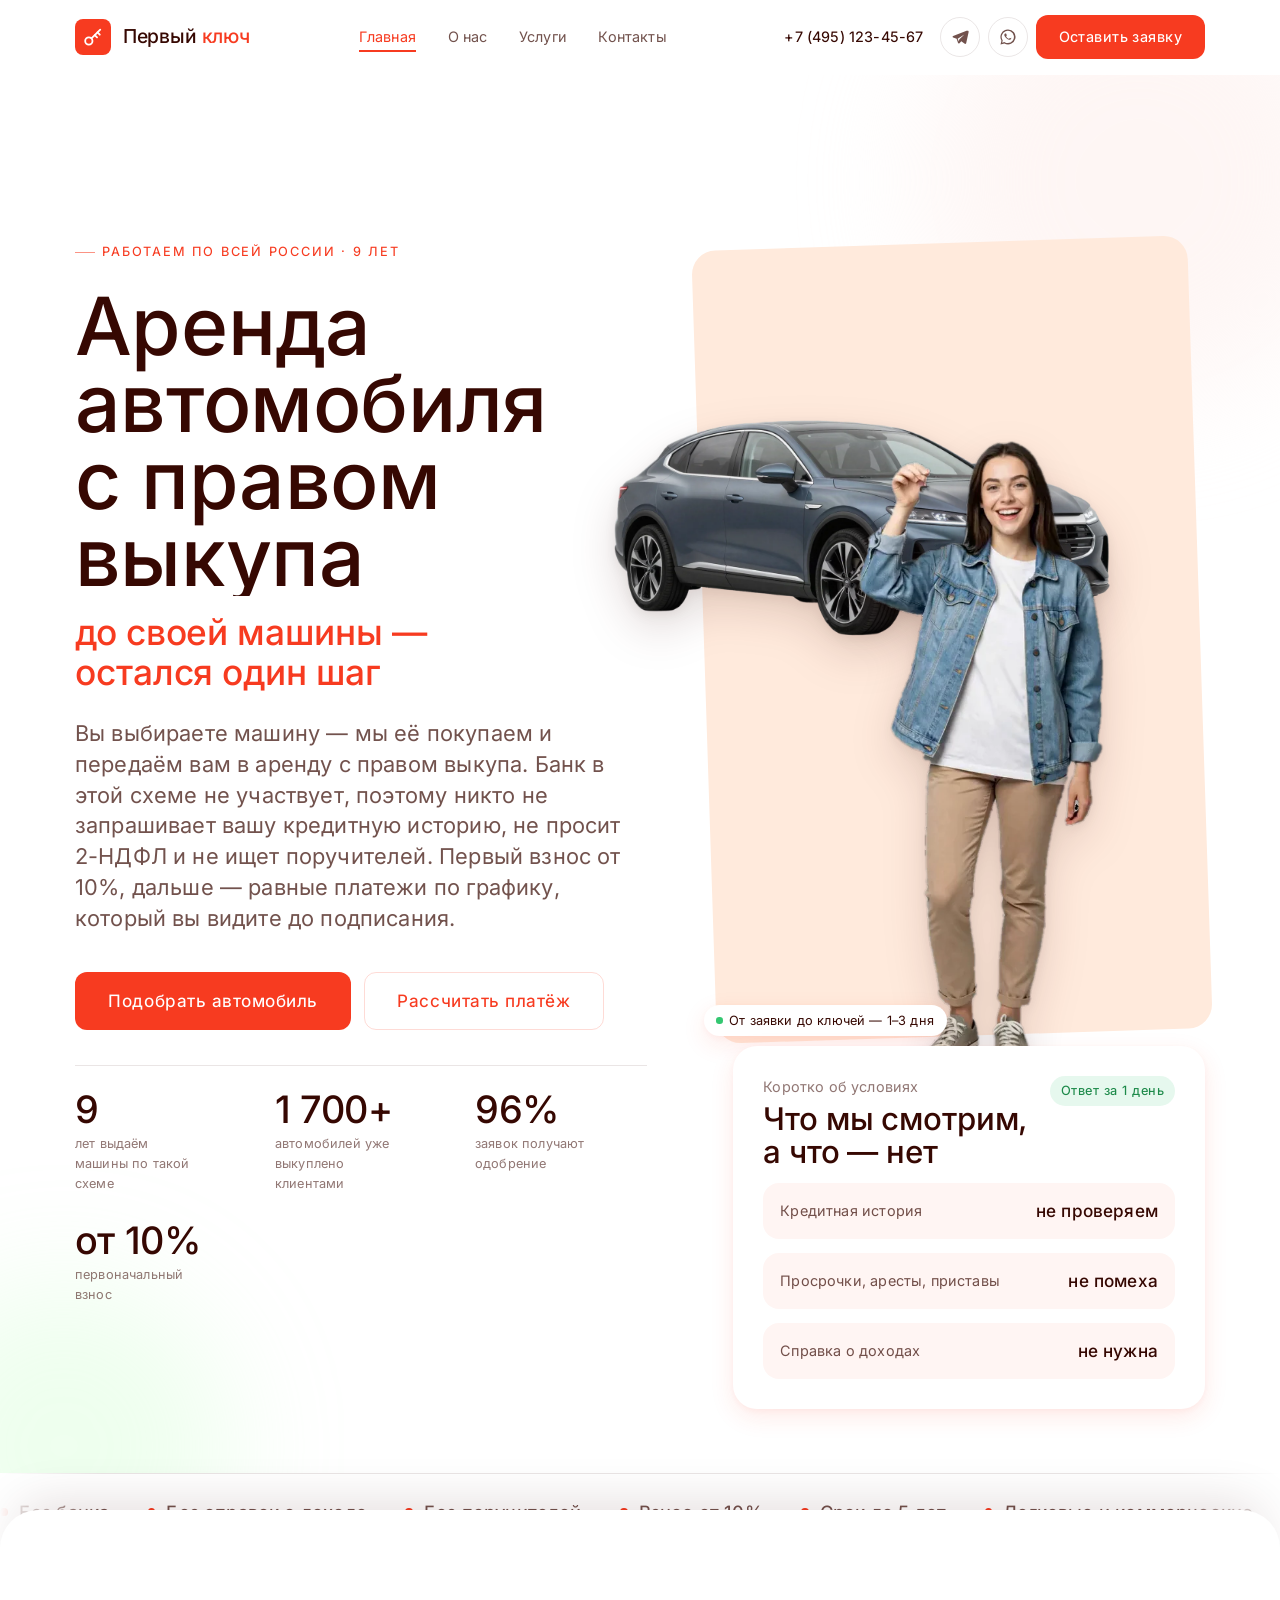
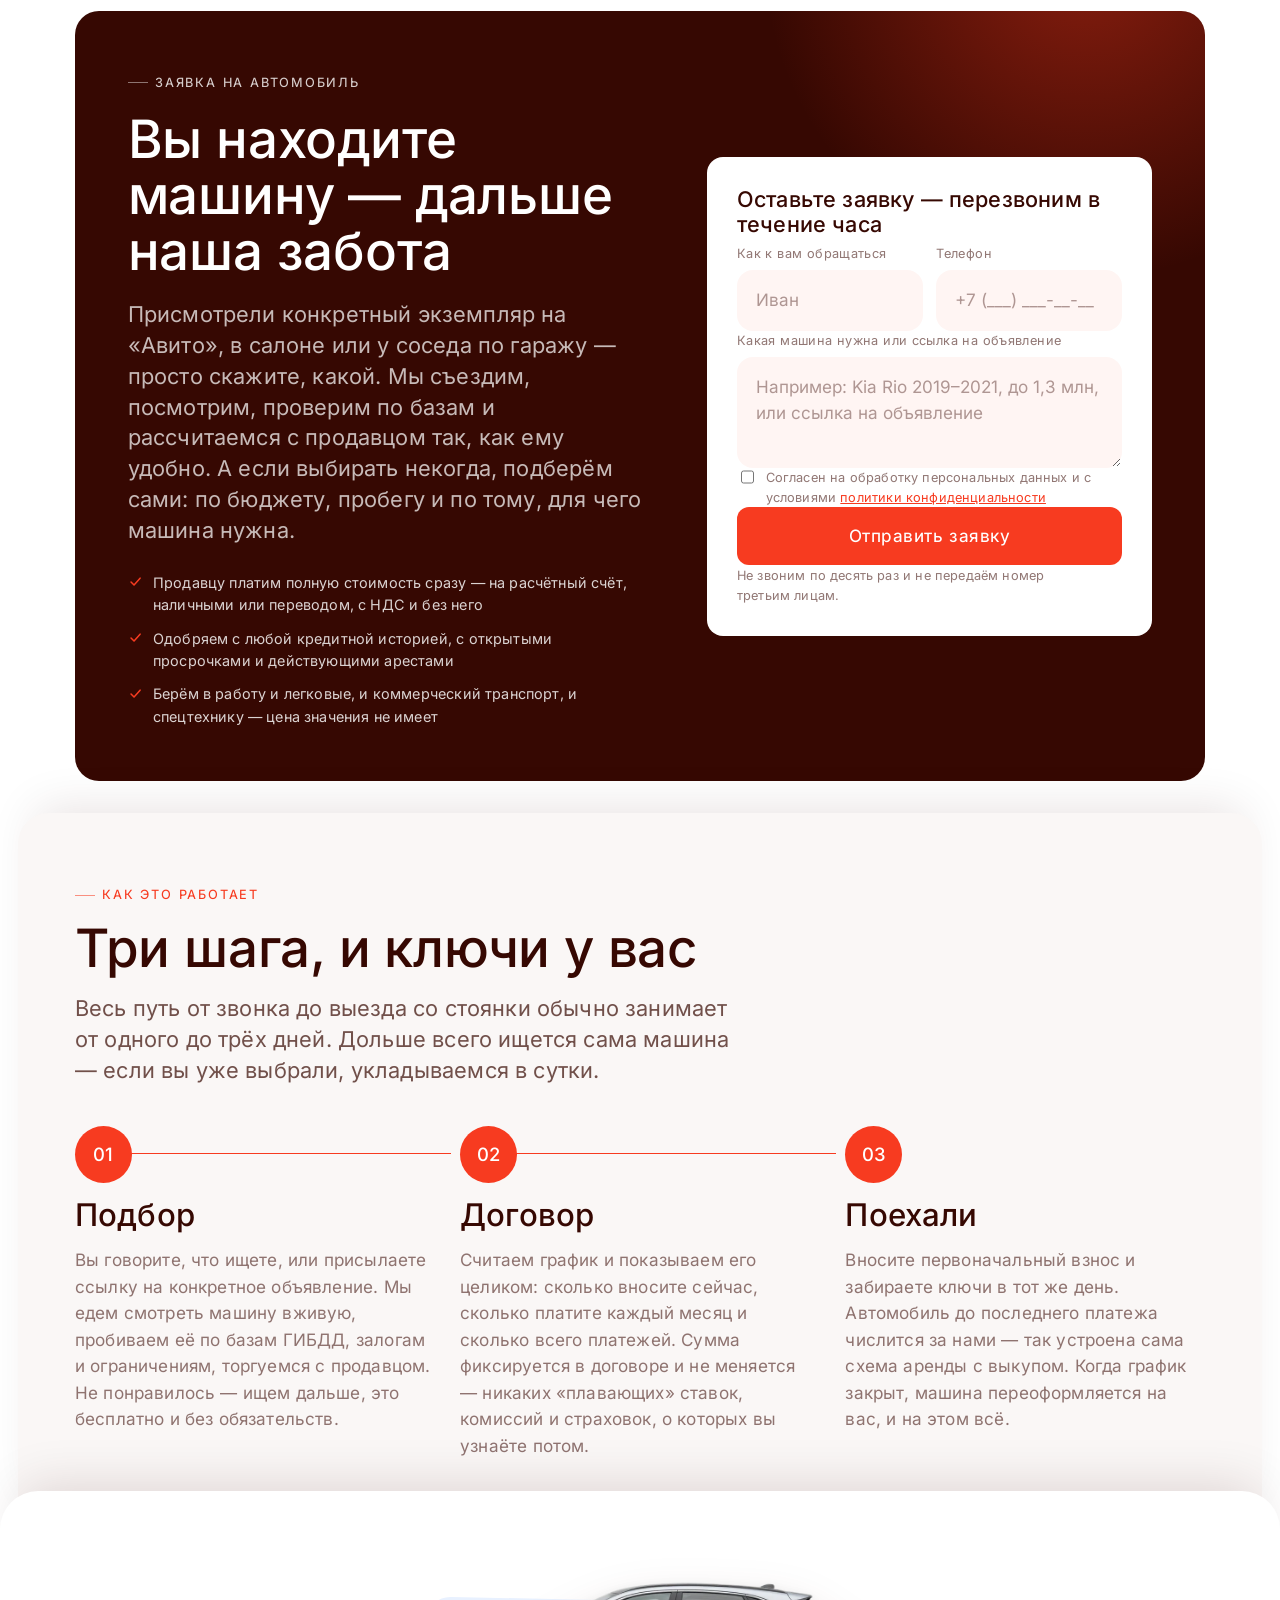
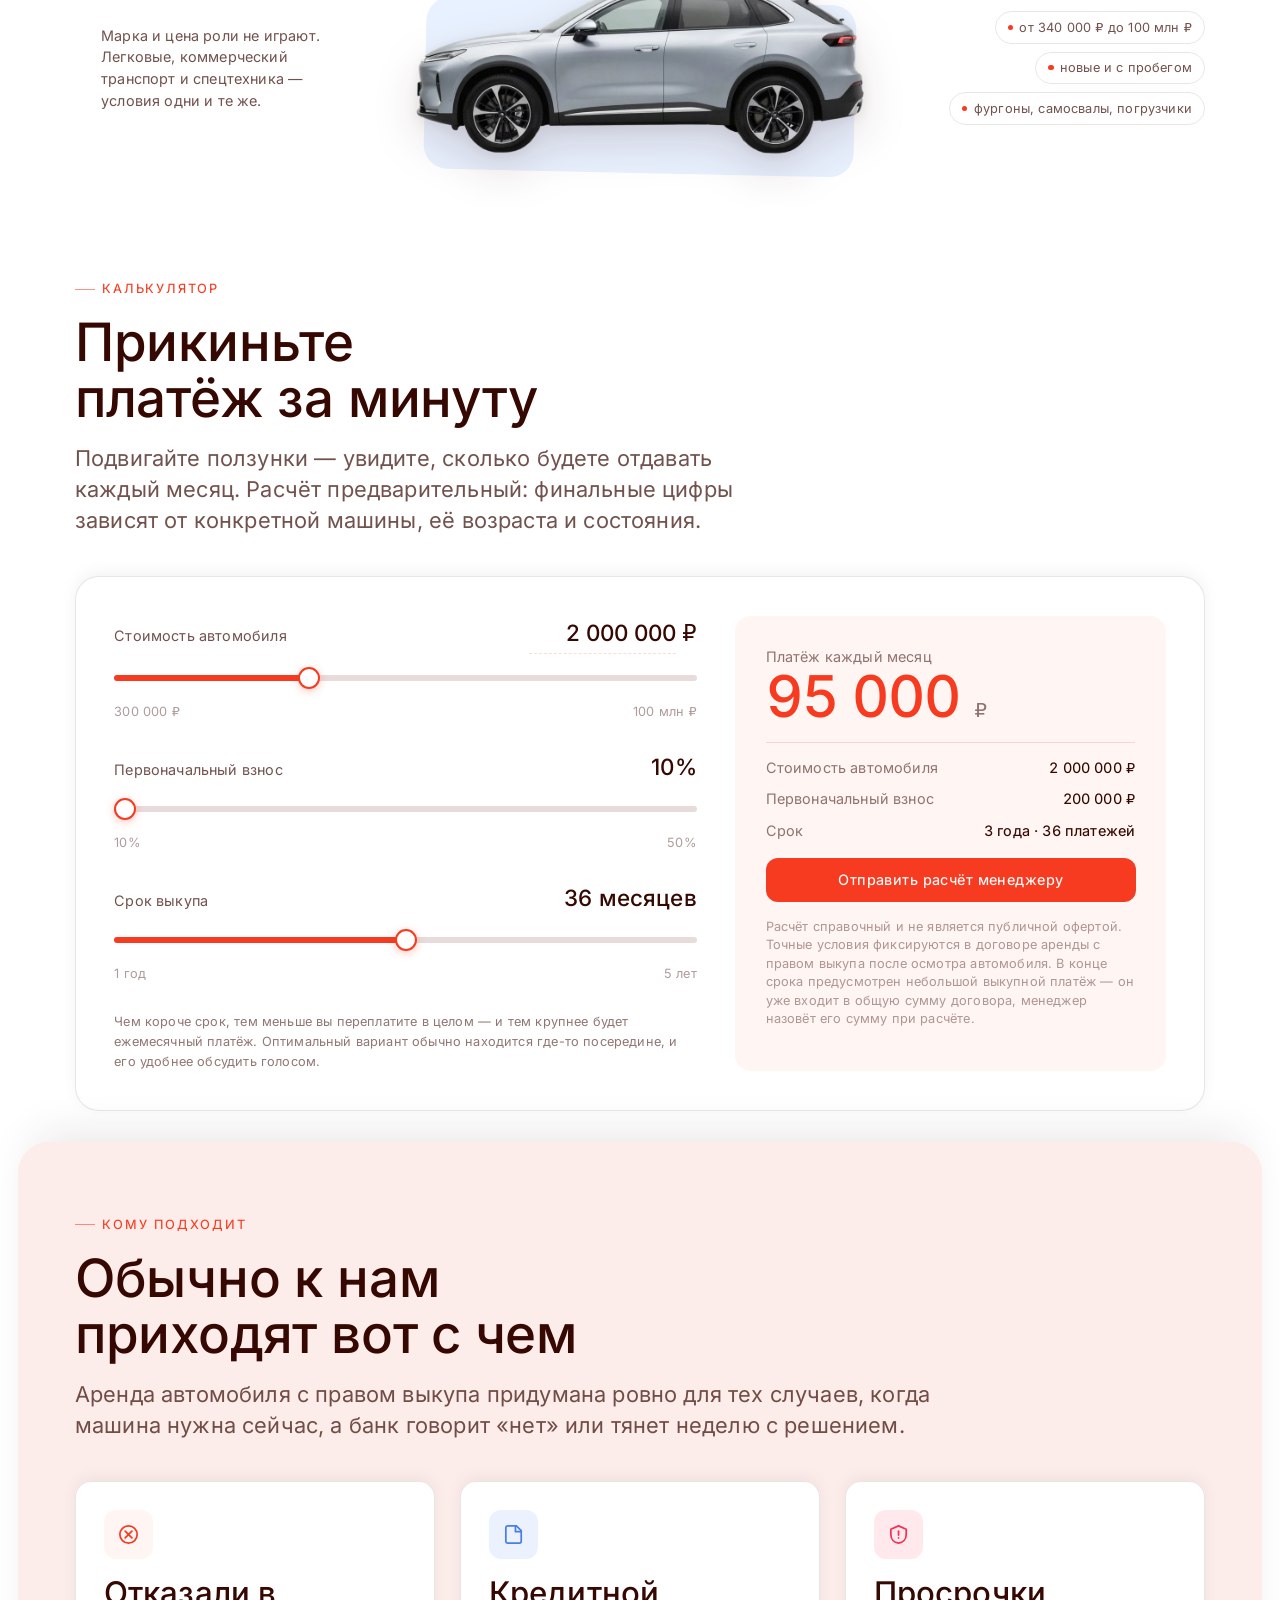
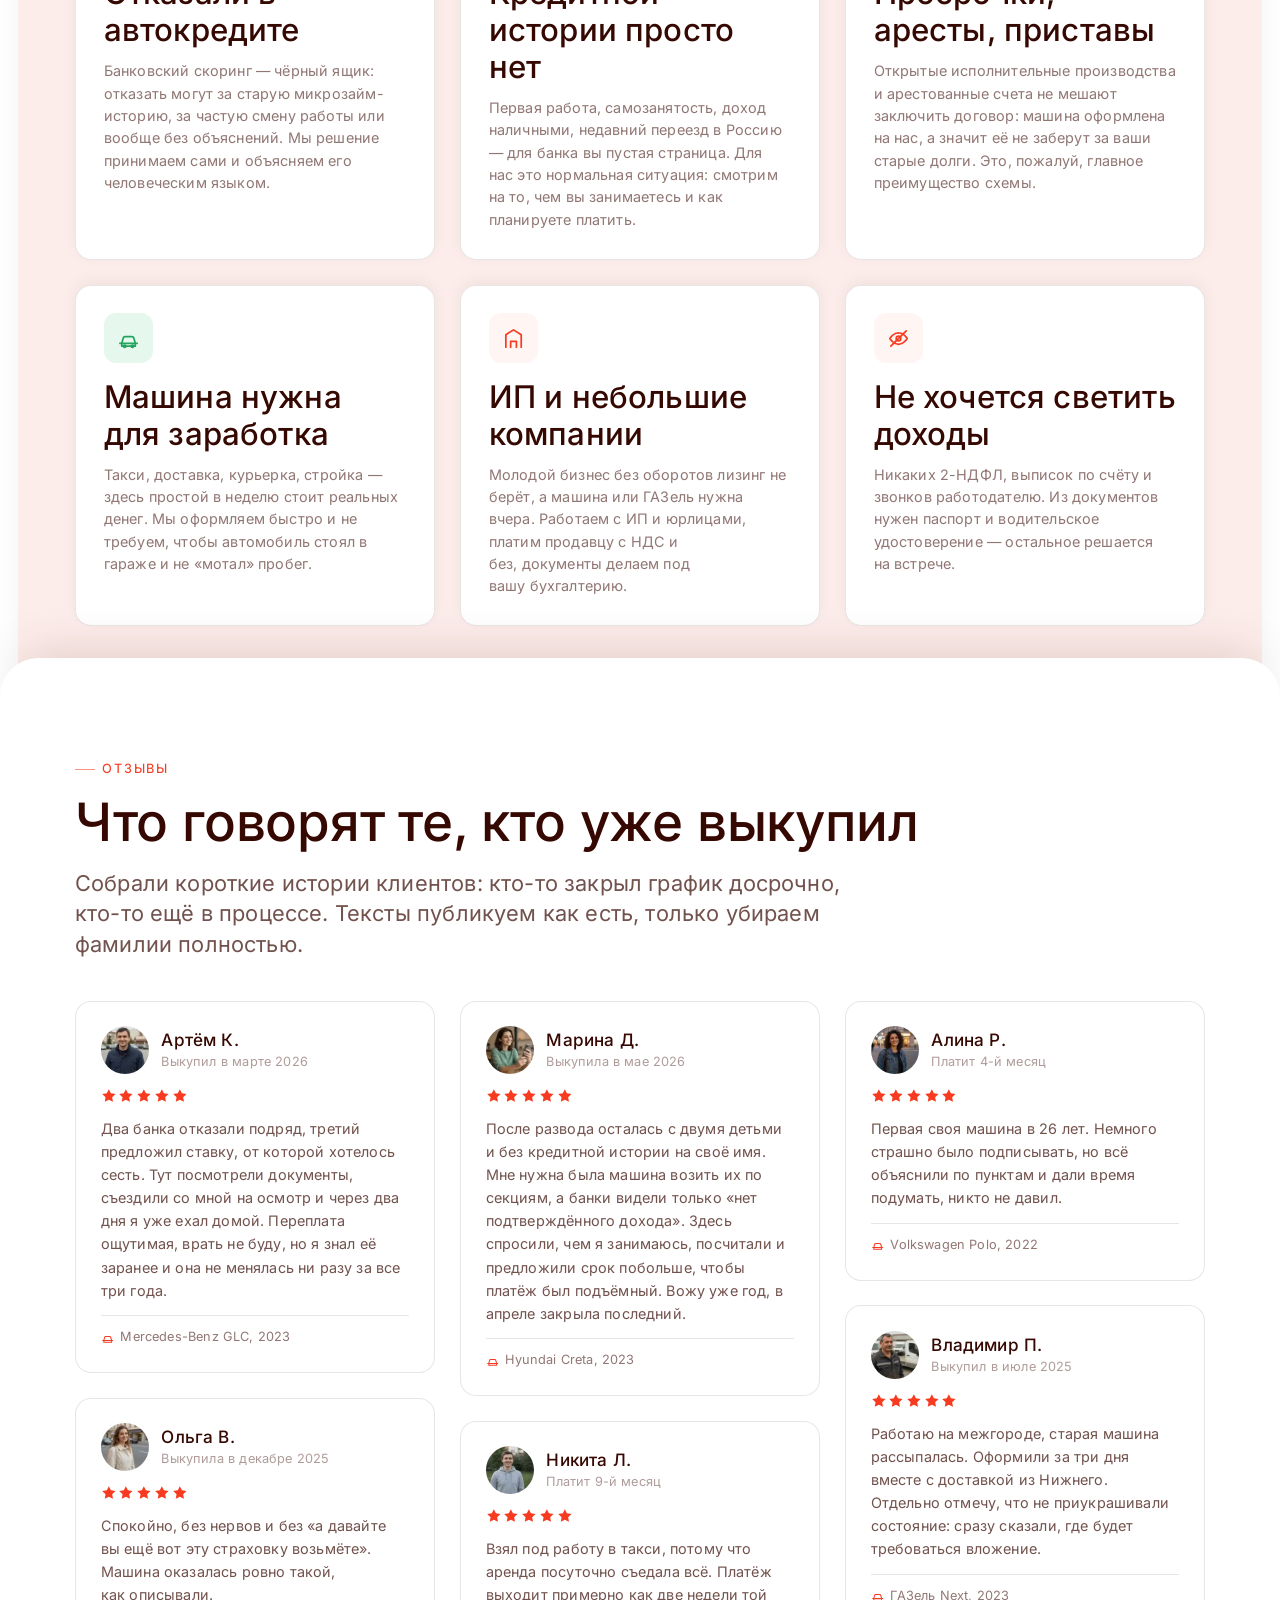
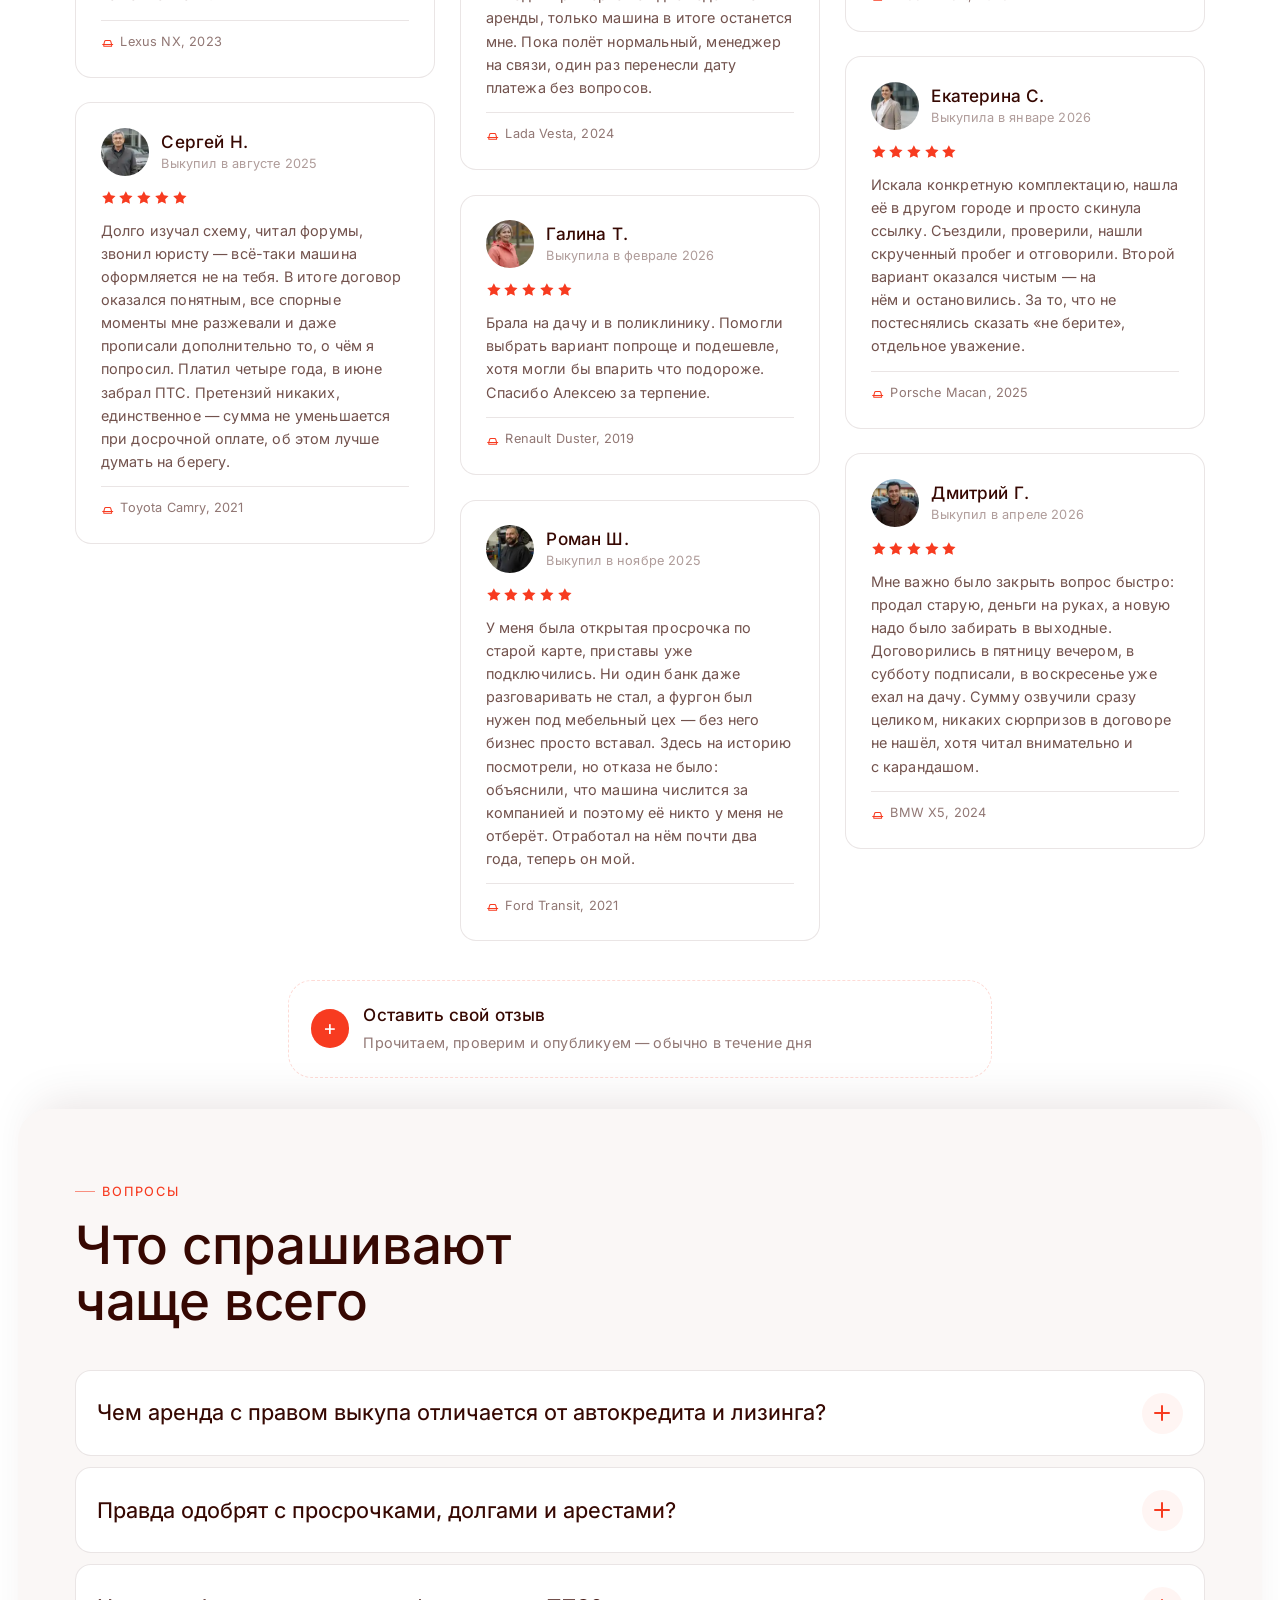
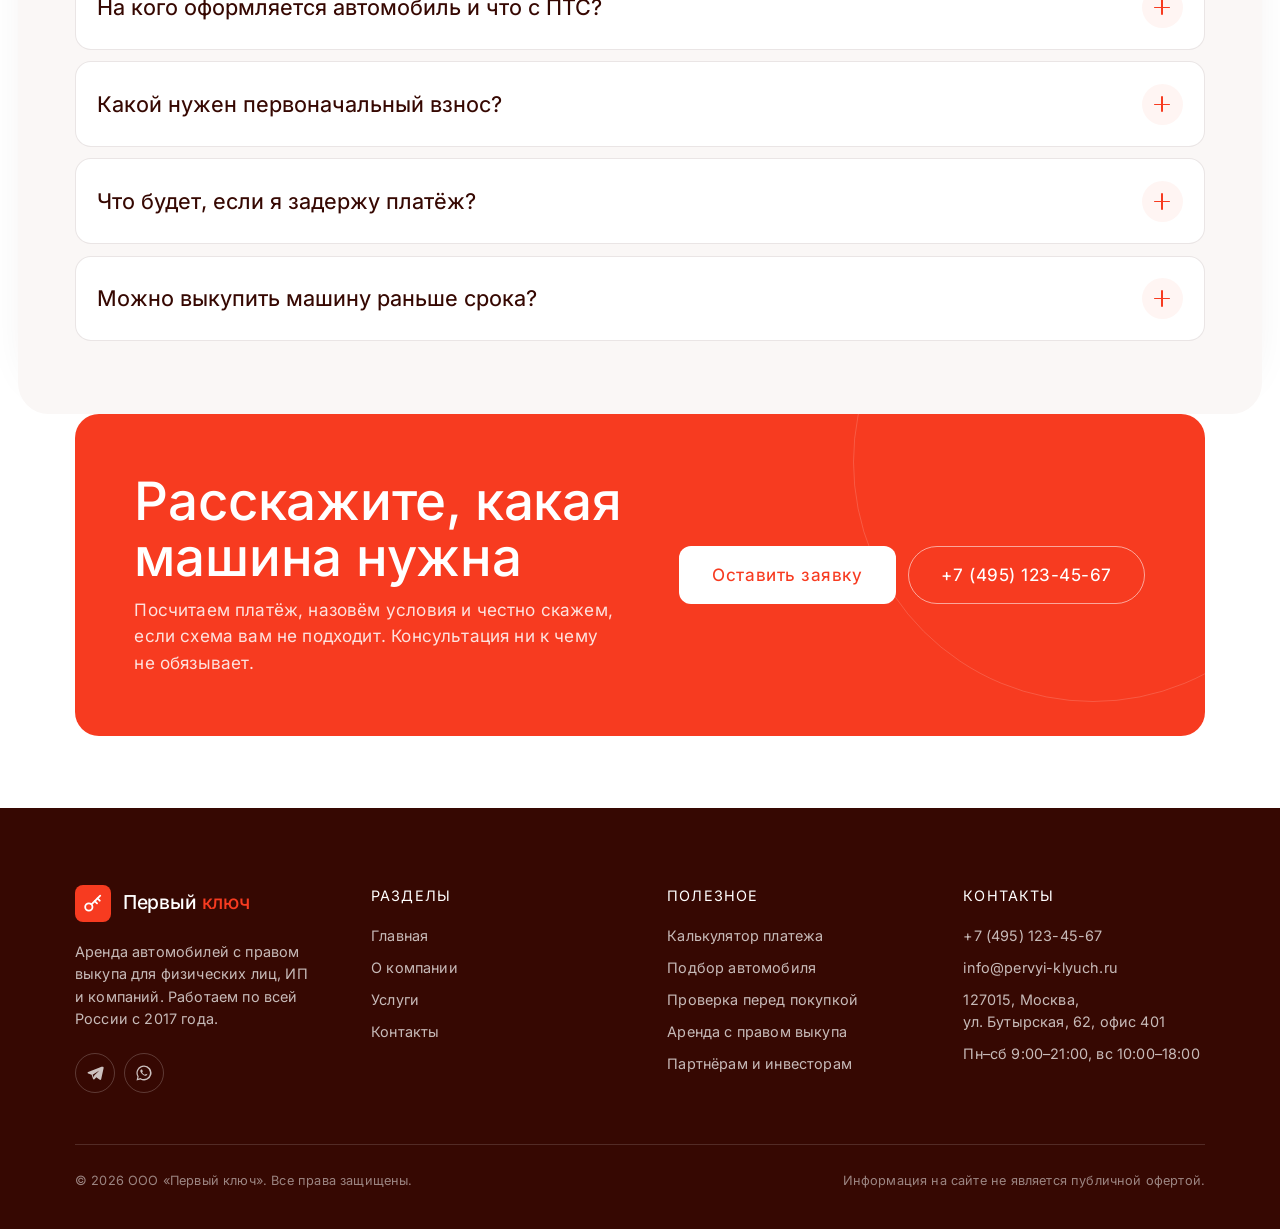
==== index.html @ 029009dc "Статичные вырезки в высоком разрешении, современные машины, наезд блоков при прокрутке, отзывы и фор" ====
<!DOCTYPE html>
<html lang="ru" class="no-js">
<head>
<meta charset="utf-8">
<meta name="viewport" content="width=device-width, initial-scale=1, viewport-fit=cover">
<title>Аренда автомобиля с правом выкупа без банка — Первый ключ</title>
<meta name="description" content="Покупаем автомобиль под вас и передаём в аренду с правом выкупа. Без банка и проверки кредитной истории, взнос от 10%, срок до 5 лет. Вся Россия.">
<meta name="keywords" content="аренда автомобиля с правом выкупа, авто в рассрочку без банка, машина без кредитной истории, выкуп автомобиля в рассрочку, купить авто с просрочками">
<link rel="canonical" href="https://krokikro.github.io/pervyi-klyuch/">
<meta name="robots" content="index, follow">
<meta name="theme-color" content="#f73b20">

<meta property="og:type" content="website">
<meta property="og:site_name" content="Первый ключ">
<meta property="og:locale" content="ru_RU">
<meta property="og:title" content="Аренда автомобиля с правом выкупа без банка — Первый ключ">
<meta property="og:description" content="Выкупаем машину, которую вы выбрали, и передаём её вам в аренду с правом выкупа. Без банка и кредитной истории, взнос от 10%.">
<meta property="og:url" content="https://krokikro.github.io/pervyi-klyuch/">
<meta property="og:image" content="https://krokikro.github.io/pervyi-klyuch/assets/img/og.png">

<link rel="icon" href="assets/img/favicon.svg" type="image/svg+xml">
<link rel="preload" href="assets/fonts/inter-cyrillic-wght-normal.woff2" as="font" type="font/woff2" crossorigin>
<link rel="stylesheet" href="assets/css/style.css">
</head>
<body>

<a class="skip-link" href="#main">Перейти к содержимому</a>
<div class="progress" aria-hidden="true"></div>

<!-- ================= ХЕДЕР ================= -->
<header class="header">
  <div class="container header__inner">
    <a class="logo" href="index.html" aria-label="Первый ключ — на главную">
      <span class="logo__mark" aria-hidden="true">
        <svg viewBox="0 0 24 24" fill="none" stroke="currentColor" stroke-width="2" stroke-linecap="round" stroke-linejoin="round"><circle cx="7.5" cy="16.5" r="4"/><path d="M10.4 13.6 20 4"/><path d="m17 7 2.5 2.5"/><path d="m14 10 2.5 2.5"/></svg>
      </span>
      <b>Первый <span>ключ</span></b>
    </a>

    <nav class="nav" aria-label="Основное меню">
      <a href="index.html" aria-current="page">Главная</a>
      <a href="o-nas.html">О нас</a>
      <a href="uslugi.html">Услуги</a>
      <a href="kontakty.html">Контакты</a>
    </nav>

    <div class="header__actions">
      <a class="header__phone" href="tel:+74951234567">+7 (495) 123-45-67</a>
      <a class="icon-btn" href="https://t.me/pervyiklyuch" target="_blank" rel="noopener" aria-label="Написать в Telegram">
        <svg viewBox="0 0 24 24" fill="currentColor"><path d="M21.7 3.4 2.9 10.6c-1 .4-1 1.8 0 2.2l4.6 1.5 1.8 5.6c.3.9 1.4 1.1 2 .4l2.5-2.6 4.6 3.4c.7.5 1.7.1 1.9-.7l3.3-15c.2-1-.8-1.9-1.9-1.5ZM8.9 14.4l9-5.6-6.6 6.2c-.2.2-.4.5-.4.8l-.3 2.2-1.7-3.6Z"/></svg>
      </a>
      <a class="icon-btn" href="https://wa.me/74951234567" target="_blank" rel="noopener" aria-label="Написать в WhatsApp">
        <svg viewBox="0 0 24 24" fill="currentColor"><path d="M12 2a10 10 0 0 0-8.7 15L2 22l5.2-1.3A10 10 0 1 0 12 2Zm0 18.2c-1.6 0-3.1-.4-4.4-1.2l-.3-.2-3.1.8.8-3-.2-.3A8.2 8.2 0 1 1 12 20.2Zm4.6-6.1c-.3-.1-1.5-.7-1.7-.8-.2-.1-.4-.1-.6.1-.2.3-.6.8-.8 1-.1.2-.3.2-.5.1-1.5-.7-2.4-1.3-3.4-3-.3-.5.3-.4.8-1.4.1-.2 0-.3 0-.5s-.6-1.4-.8-1.9c-.2-.5-.4-.4-.6-.4h-.5c-.2 0-.5.1-.7.3-.9.9-.9 2.1-.1 3.4.8 1.3 1.9 2.9 4 3.9 2 .9 2.4.8 3 .7.7-.1 1.5-.6 1.7-1.2.2-.6.2-1.1.2-1.2-.1-.1-.3-.2-.5-.3Z"/></svg>
      </a>
      <a class="btn" href="#zayavka" data-modal data-modal-topic="Хочу купить автомобиль">Оставить заявку</a>
      <button class="burger" type="button" aria-expanded="false" aria-controls="mobile-nav" aria-label="Меню">
        <span></span><span></span><span></span>
      </button>
    </div>
  </div>
</header>

<div class="mobile-nav" id="mobile-nav">
  <a href="index.html">Главная</a>
  <a href="o-nas.html">О нас</a>
  <a href="uslugi.html">Услуги</a>
  <a href="kontakty.html">Контакты</a>
  <div class="mobile-nav__foot">
    <a class="btn btn--lg btn--block" href="tel:+74951234567">+7 (495) 123-45-67</a>
    <a class="btn btn--lg btn--ghost btn--block" href="https://t.me/pervyiklyuch" target="_blank" rel="noopener">Telegram</a>
    <a class="btn btn--lg btn--ghost btn--block" href="https://wa.me/74951234567" target="_blank" rel="noopener">WhatsApp</a>
  </div>
</div>

<main id="main">

<!-- ================= ГЕРОЙ ================= -->
<section class="hero">
  <span class="blob blob--1" aria-hidden="true"></span>
  <span class="blob blob--2" aria-hidden="true"></span>
  <div class="container hero__grid">
    <div>
      <span class="eyebrow fade-up">Работаем по всей России · 9 лет</span>
      <h1 class="display hero__title">
        <span class="l"><span>Аренда автомобиля</span></span>
        <span class="l"><span>с правом выкупа</span></span>
        <span class="l l--sub"><span class="accent">до своей машины&nbsp;— остался один шаг</span></span>
      </h1>
      <p class="lead fade-up d1">
        Вы выбираете машину — мы её покупаем и передаём вам в аренду с правом выкупа.
        Банк в этой схеме не участвует, поэтому никто не запрашивает вашу кредитную историю,
        не просит 2-НДФЛ и не ищет поручителей. Первый взнос от 10%, дальше — равные платежи
        по графику, который вы видите до подписания.
      </p>
      <div class="hero__cta fade-up d2">
        <a class="btn btn--lg" href="#zayavka" data-modal data-modal-topic="Хочу купить автомобиль" data-modal-title="Подберём автомобиль" data-modal-text="Скажите бюджет и что ищете — принесём варианты и честно скажем, что с каждым не так. Подбор входит в сделку.">Подобрать автомобиль</a>
        <a class="btn btn--lg btn--ghost" href="#kalkulyator" data-scroll-to="kalkulyator">Рассчитать платёж</a>
      </div>

      <div class="hero__facts fade-up d3">
        <div class="fact">
          <div class="fact__n"><span data-count="9">9</span></div>
          <div class="fact__l">лет выдаём машины по такой схеме</div>
        </div>
        <div class="fact">
          <div class="fact__n"><span data-count="1700" data-suffix="+">1 700+</span></div>
          <div class="fact__l">автомобилей уже выкуплено клиентами</div>
        </div>
        <div class="fact">
          <div class="fact__n"><span data-count="96" data-suffix="%">96%</span></div>
          <div class="fact__l">заявок получают одобрение</div>
        </div>
        <div class="fact">
          <div class="fact__n">от 10%</div>
          <div class="fact__l">первоначальный взнос</div>
        </div>
      </div>
    </div>

    <div class="hero__aside fade-up d2">
      <figure class="cut cut--peach cut--scene" data-reveal="tilt">
          <img class="cut__back" src="assets/img/cut/avto.webp" width="1300" height="800" alt="" aria-hidden="true" loading="eager" decoding="async">
          <img src="assets/img/cut/klient.webp" width="760" height="978" alt="Клиентка «Первого ключа» с ключами от полученного автомобиля" loading="eager" decoding="async">
          <figcaption class="cut__tag">От заявки до ключей — 1–3 дня</figcaption>
        </figure>
      <aside class="hero__panel" aria-label="Условия коротко">
        <div class="hero__panel-top">
          <div>
            <div class="small muted">Коротко об условиях</div>
            <h2 style="font-size:var(--fs-h3);margin-top:.25rem">Что мы смотрим,<br>а что&nbsp;— нет</h2>
          </div>
          <span class="chip chip--mint">Ответ за 1 день</span>
        </div>
        <div class="mini-row">
          <span class="mini-row__l">Кредитная история</span>
          <span class="mini-row__v">не проверяем</span>
        </div>
        <div class="mini-row">
          <span class="mini-row__l">Просрочки, аресты, приставы</span>
          <span class="mini-row__v">не помеха</span>
        </div>
        <div class="mini-row">
          <span class="mini-row__l">Справка о доходах</span>
          <span class="mini-row__v">не нужна</span>
        </div>
      </aside>
    </div>
  </div>
</section>

<!-- ================= БЕГУЩАЯ СТРОКА ================= -->
<div class="marquee" aria-hidden="true">
  <div class="marquee__track">
    <span class="marquee__item">Без банка</span>
    <span class="marquee__item">Без справок о доходе</span>
    <span class="marquee__item">Без поручителей</span>
    <span class="marquee__item">Взнос от 10%</span>
    <span class="marquee__item">Срок до 5 лет</span>
    <span class="marquee__item">Легковые и коммерческие</span>
    <span class="marquee__item">Спецтехника</span>
    <span class="marquee__item">Салон, автоплощадка или частник</span>
    <span class="marquee__item">Доставка авто в регионы</span>
    <span class="marquee__item">Физлица, ИП и компании</span>
    <span class="marquee__item">Без банка</span>
    <span class="marquee__item">Без справок о доходе</span>
    <span class="marquee__item">Без поручителей</span>
    <span class="marquee__item">Взнос от 10%</span>
    <span class="marquee__item">Срок до 5 лет</span>
    <span class="marquee__item">Легковые и коммерческие</span>
    <span class="marquee__item">Спецтехника</span>
    <span class="marquee__item">Салон, автоплощадка или частник</span>
    <span class="marquee__item">Доставка авто в регионы</span>
    <span class="marquee__item">Физлица, ИП и компании</span>
  </div>
</div>

<!-- ================= ОФФЕР + ФОРМА ================= -->
<section class="section section--cover" id="zayavka">
  <div class="container">
    <div class="offer" data-reveal>
      <div class="offer__inner">
        <span class="eyebrow" style="color:#fff;opacity:.8">Заявка на автомобиль</span>
        <h2 class="mt-2">Вы находите машину — дальше наша забота</h2>
        <p class="lead mt-2">
          Присмотрели конкретный экземпляр на «Авито», в салоне или у соседа по гаражу — просто скажите,
          какой. Мы съездим, посмотрим, проверим по базам и рассчитаемся с продавцом так, как ему удобно.
          А если выбирать некогда, подберём сами: по бюджету, пробегу и по тому, для чего машина нужна.
        </p>
        <ul class="offer__list">
          <li>
            <svg viewBox="0 0 20 20" fill="none" stroke="currentColor" stroke-width="2" stroke-linecap="round" stroke-linejoin="round"><path d="m4 10.5 4 4 8-9"/></svg>
            <span>Продавцу платим полную стоимость сразу — на расчётный счёт, наличными или переводом, с НДС и без него</span>
          </li>
          <li>
            <svg viewBox="0 0 20 20" fill="none" stroke="currentColor" stroke-width="2" stroke-linecap="round" stroke-linejoin="round"><path d="m4 10.5 4 4 8-9"/></svg>
            <span>Одобряем с любой кредитной историей, с открытыми просрочками и действующими арестами</span>
          </li>
          <li>
            <svg viewBox="0 0 20 20" fill="none" stroke="currentColor" stroke-width="2" stroke-linecap="round" stroke-linejoin="round"><path d="m4 10.5 4 4 8-9"/></svg>
            <span>Берём в работу и легковые, и коммерческий транспорт, и спецтехнику — цена значения не имеет</span>
          </li>
        </ul>
      </div>

      <form class="form" data-form="lead-main" novalidate>
        <div class="form__body">
          <h3 style="font-size:var(--fs-h4)">Оставьте заявку — перезвоним в течение часа</h3>
          <div class="form__row">
            <div class="field">
              <label for="m-name">Как к вам обращаться</label>
              <input id="m-name" name="name" type="text" placeholder="Иван" required autocomplete="name">
              <span class="field__err">Напишите, пожалуйста, имя</span>
            </div>
            <div class="field">
              <label for="m-phone">Телефон</label>
              <input id="m-phone" name="phone" type="tel" placeholder="+7 (___) ___-__-__" required autocomplete="tel">
              <span class="field__err">Проверьте номер: нужно 11 цифр</span>
            </div>
          </div>
          <div class="field">
            <label for="m-car">Какая машина нужна или ссылка на объявление</label>
            <textarea id="m-car" name="car" placeholder="Например: Kia Rio 2019–2021, до 1,3 млн, или ссылка на объявление"></textarea>
          </div>
          <input type="hidden" name="calc" data-calc-summary value="">
          <label class="consent">
            <input type="checkbox" name="consent" required>
            <span>Согласен на обработку персональных данных и с условиями <a href="kontakty.html#politika">политики конфиденциальности</a></span>
          </label>
          <button class="btn btn--lg btn--block" type="submit">Отправить заявку</button>
          <p class="xs muted">Не звоним по десять раз и не передаём номер третьим лицам.</p>
        </div>
        <div class="form__done">
          <div class="form__done-mark">
            <svg width="26" height="26" viewBox="0 0 24 24" fill="none" stroke="currentColor" stroke-width="2.2" stroke-linecap="round" stroke-linejoin="round"><path d="m5 13 4.5 4.5L19 7"/></svg>
          </div>
          <h3>Заявка ушла</h3>
          <p class="small muted max-60">Менеджер посмотрит её и перезвонит в течение рабочего часа. Если нужно срочно — напишите нам в Telegram, там отвечаем быстрее.</p>
        </div>
      </form>
    </div>
  </div>
</section>

<!-- ================= ТРИ ШАГА ================= -->
<section class="section section--sand dotgrid">
  <div class="container">
    <div class="section-head" data-reveal="rise">
      <span class="eyebrow">Как это работает</span>
      <h2>Три шага, и ключи у вас</h2>
      <p class="lead">Весь путь от звонка до выезда со стоянки обычно занимает от одного до трёх дней. Дольше всего ищется сама машина — если вы уже выбрали, укладываемся в сутки.</p>
    </div>

    <div class="steps" data-steps data-stagger="120">
      <article class="step" data-reveal>
        <span class="step__line" aria-hidden="true"></span>
        <span class="step__num">01</span>
        <h3>Подбор</h3>
        <p class="muted">Вы говорите, что ищете, или присылаете ссылку на конкретное объявление. Мы едем смотреть машину вживую, пробиваем её по базам ГИБДД, залогам и ограничениям, торгуемся с продавцом. Не понравилось — ищем дальше, это бесплатно и без обязательств.</p>
      </article>
      <article class="step" data-reveal>
        <span class="step__line" aria-hidden="true"></span>
        <span class="step__num">02</span>
        <h3>Договор</h3>
        <p class="muted">Считаем график и показываем его целиком: сколько вносите сейчас, сколько платите каждый месяц и сколько всего платежей. Сумма фиксируется в договоре и не меняется — никаких «плавающих» ставок, комиссий и страховок, о которых вы узнаёте потом.</p>
      </article>
      <article class="step" data-reveal>
        <span class="step__line" aria-hidden="true"></span>
        <span class="step__num">03</span>
        <h3>Поехали</h3>
        <p class="muted">Вносите первоначальный взнос и забираете ключи в тот же день. Автомобиль до последнего платежа числится за нами — так устроена сама схема аренды с выкупом. Когда график закрыт, машина переоформляется на вас, и на этом всё.</p>
      </article>
    </div>
  </div>
</section>

<!-- ================= КАЛЬКУЛЯТОР ================= -->
<section class="section carband section--cover" style="padding-block:clamp(1.6rem,3vw,2.6rem) 0">
  <div class="container carband__in">
    <p class="carband__note" data-reveal="left">Марка и цена роли не играют.
      Легковые, коммерческий транспорт и спецтехника — условия одни и те же.</p>
    <figure class="cut cut--sky cut--car carband__car" data-reveal="drive">
          <img src="assets/img/cut/krossover.webp" width="1040" height="644" alt="Кроссовер, купленный для клиента по договору аренды с правом выкупа" loading="lazy" decoding="async">
        </figure>
    <ul class="carband__pills" data-reveal="right">
      <li>от 340 000 ₽ до 100 млн ₽</li>
      <li>новые и с пробегом</li>
      <li>фургоны, самосвалы, погрузчики</li>
    </ul>
  </div>
</section>

<section class="section" id="kalkulyator">
  <div class="container">
    <div class="section-head" data-reveal="rise">
      <span class="eyebrow">Калькулятор</span>
      <h2>Прикиньте платёж за минуту</h2>
      <p class="lead">Подвигайте ползунки — увидите, сколько будете отдавать каждый месяц. Расчёт предварительный: финальные цифры зависят от конкретной машины, её возраста и состояния.</p>
    </div>

    <div class="calc" data-calc data-reveal>
      <div class="calc__controls">
        <div class="ctrl">
          <div class="ctrl__head">
            <label class="ctrl__label" for="c-price">Стоимость автомобиля</label>
            <span class="ctrl__val"><input id="c-price-num" type="text" inputmode="numeric" data-calc-price-num aria-label="Стоимость автомобиля в рублях"> ₽</span>
          </div>
          <input id="c-price" type="range" min="0" max="1000" step="1" value="327" data-calc-price data-price-min="300000" data-price-max="100000000" aria-label="Стоимость автомобиля, ползунок">
          <div class="ctrl__minmax"><span>300 000 ₽</span><span>100 млн ₽</span></div>
        </div>

        <div class="ctrl">
          <div class="ctrl__head">
            <label class="ctrl__label" for="c-down">Первоначальный взнос</label>
            <span class="ctrl__val"><span data-out-downpct>10%</span></span>
          </div>
          <input id="c-down" type="range" min="10" max="50" step="1" value="10" data-calc-down aria-label="Первоначальный взнос в процентах">
          <div class="ctrl__minmax"><span>10%</span><span>50%</span></div>
        </div>

        <div class="ctrl">
          <div class="ctrl__head">
            <label class="ctrl__label" for="c-term">Срок выкупа</label>
            <span class="ctrl__val"><span data-out-termshort>36 месяцев</span></span>
          </div>
          <input id="c-term" type="range" min="12" max="60" step="6" value="36" data-calc-term aria-label="Срок выкупа в месяцах">
          <div class="ctrl__minmax"><span>1 год</span><span>5 лет</span></div>
        </div>

        <p class="xs muted">Чем короче срок, тем меньше вы переплатите в целом — и тем крупнее будет ежемесячный платёж. Оптимальный вариант обычно находится где-то посередине, и его удобнее обсудить голосом.</p>
      </div>

      <div class="calc__result">
        <div>
          <div class="calc__main-label">Платёж каждый месяц</div>
          <div class="calc__main" data-out-monthly>95 000 <small>₽</small></div>
        </div>
        <div class="calc__rows">
          <div class="calc__row"><span>Стоимость автомобиля</span><span data-out-price>2 000 000 ₽</span></div>
          <div class="calc__row"><span>Первоначальный взнос</span><span data-out-down>200 000 ₽</span></div>
          <div class="calc__row"><span>Срок</span><span data-out-term>3 года · 36 платежей</span></div>
        </div>
        <a class="btn btn--block" href="#zayavka" data-modal data-modal-topic="Вопрос по расчёту платежа" data-modal-title="Отправить расчёт" data-modal-text="Приложим ваш расчёт к заявке и уточним условия под конкретную машину.">Отправить расчёт менеджеру</a>
        <p class="calc__note">Расчёт справочный и не является публичной офертой. Точные условия фиксируются в договоре аренды с правом выкупа после осмотра автомобиля. В конце срока предусмотрен небольшой выкупной платёж — он уже входит в общую сумму договора, менеджер назовёт его сумму при расчёте.</p>
      </div>
    </div>
  </div>
</section>

<!-- ================= КОМУ ПОДХОДИТ ================= -->
<section class="section section--tint">
  <div class="container">
    <div class="section-head section-head--wide" data-reveal="rise">
      <span class="eyebrow">Кому подходит</span>
      <h2>Обычно к нам приходят вот с чем</h2>
      <p class="lead">Аренда автомобиля с правом выкупа придумана ровно для тех случаев, когда машина нужна сейчас, а банк говорит «нет» или тянет неделю с решением.</p>
    </div>

    <div class="grid grid-3" data-stagger="90">
      <article class="card" data-reveal="tilt">
        <span class="card__icon" aria-hidden="true"><svg viewBox="0 0 24 24" fill="none" stroke="currentColor" stroke-width="1.8" stroke-linecap="round"><circle cx="12" cy="12" r="9"/><path d="m8.5 8.5 7 7m0-7-7 7"/></svg></span>
        <h3>Отказали в автокредите</h3>
        <p class="muted small">Банковский скоринг — чёрный ящик: отказать могут за старую микрозайм-историю, за частую смену работы или вообще без объяснений. Мы решение принимаем сами и объясняем его человеческим языком.</p>
      </article>

      <article class="card" data-reveal="tilt">
        <span class="card__icon card__icon--blue" aria-hidden="true"><svg viewBox="0 0 24 24" fill="none" stroke="currentColor" stroke-width="1.8" stroke-linecap="round" stroke-linejoin="round"><path d="M4 19V5a2 2 0 0 1 2-2h9l5 5v11a2 2 0 0 1-2 2H6a2 2 0 0 1-2-2Z"/><path d="M14 3v6h6"/></svg></span>
        <h3>Кредитной истории просто нет</h3>
        <p class="muted small">Первая работа, самозанятость, доход наличными, недавний переезд в Россию — для банка вы пустая страница. Для нас это нормальная ситуация: смотрим на то, чем вы занимаетесь и как планируете платить.</p>
      </article>

      <article class="card" data-reveal="tilt">
        <span class="card__icon card__icon--coral" aria-hidden="true"><svg viewBox="0 0 24 24" fill="none" stroke="currentColor" stroke-width="1.8" stroke-linecap="round" stroke-linejoin="round"><path d="M12 3 4 6.5V12c0 5 3.4 8.3 8 9 4.6-.7 8-4 8-9V6.5L12 3Z"/><path d="M12 8.5v4"/><path d="M12 15.5h.01"/></svg></span>
        <h3>Просрочки, аресты, приставы</h3>
        <p class="muted small">Открытые исполнительные производства и арестованные счета не мешают заключить договор: машина оформлена на нас, а значит её не заберут за ваши старые долги. Это, пожалуй, главное преимущество схемы.</p>
      </article>

      <article class="card" data-reveal="tilt">
        <span class="card__icon card__icon--green" aria-hidden="true"><svg viewBox="0 0 24 24" fill="none" stroke="currentColor" stroke-width="1.8" stroke-linecap="round" stroke-linejoin="round"><path d="M3 17h2l1.5-5.5A2 2 0 0 1 8.4 10h7.2a2 2 0 0 1 1.9 1.5L19 17h2"/><path d="M5 17h14v3H5z"/><circle cx="8" cy="20" r="1.2"/><circle cx="16" cy="20" r="1.2"/></svg></span>
        <h3>Машина нужна для заработка</h3>
        <p class="muted small">Такси, доставка, курьерка, стройка — здесь простой в неделю стоит реальных денег. Мы оформляем быстро и не требуем, чтобы автомобиль стоял в гараже и не «мотал» пробег.</p>
      </article>

      <article class="card" data-reveal="tilt">
        <span class="card__icon" aria-hidden="true"><svg viewBox="0 0 24 24" fill="none" stroke="currentColor" stroke-width="1.8" stroke-linecap="round" stroke-linejoin="round"><path d="M4 21V8l8-5 8 5v13"/><path d="M9 21v-6h6v6"/></svg></span>
        <h3>ИП и небольшие компании</h3>
        <p class="muted small">Молодой бизнес без оборотов лизинг не берёт, а машина или ГАЗель нужна вчера. Работаем с ИП и юрлицами, платим продавцу с НДС и без, документы делаем под вашу бухгалтерию.</p>
      </article>

      <article class="card" data-reveal="tilt">
        <span class="card__icon" aria-hidden="true"><svg viewBox="0 0 24 24" fill="none" stroke="currentColor" stroke-width="1.8" stroke-linecap="round" stroke-linejoin="round"><path d="M3 12s3.5-6 9-6 9 6 9 6-3.5 6-9 6-9-6-9-6Z"/><circle cx="12" cy="12" r="2.4"/><path d="m4 20 16-16"/></svg></span>
        <h3>Не хочется светить доходы</h3>
        <p class="muted small">Никаких 2-НДФЛ, выписок по счёту и звонков работодателю. Из документов нужен паспорт и водительское удостоверение — остальное решается на встрече.</p>
      </article>
    </div>
  </div>
</section>

<!-- ================= ОТЗЫВЫ =================
     ВНИМАНИЕ: тексты и фотографии ниже — демонстрационные, сгенерированные
     для показа вёрстки. Перед публикацией сайта замените их на реальные
     отзывы реальных клиентов с их согласия. Публиковать вымышленные отзывы
     от лица несуществующих людей — нарушение ФЗ «О рекламе» и «О защите прав
     потребителей», а поисковые системы за такое понижают сайт.
     По этой же причине здесь намеренно нет микроразметки Review/AggregateRating —
     включите её, когда появятся настоящие отзывы.
================================================ -->
<section class="section section--cover">
  <div class="container">
    <div class="section-head section-head--wide" data-reveal="rise">
      <span class="eyebrow">Отзывы</span>
      <h2>Что говорят те, кто уже выкупил</h2>
      <p class="lead">Собрали короткие истории клиентов: кто-то закрыл график досрочно, кто-то ещё в процессе. Тексты публикуем как есть, только убираем фамилии полностью.</p>
    </div>

    <div class="reviews">
      <article class="review" data-reveal>
        <div class="review__head">
          <img class="review__ava" src="assets/img/reviews/1.webp" width="112" height="112" loading="lazy" alt="Артём К., клиент компании «Первый ключ»">
          <div>
            <div class="review__name">Артём К.</div>
            <div class="review__meta">Выкупил в марте 2026</div>
          </div>
        </div>
        <div class="stars" role="img" aria-label="Оценка 5 из 5"><svg viewBox="0 0 20 20" fill="currentColor"><path d="m10 1.5 2.6 5.3 5.9.9-4.3 4.1 1 5.8-5.2-2.7-5.2 2.7 1-5.8L1.5 7.7l5.9-.9L10 1.5Z"/></svg><svg viewBox="0 0 20 20" fill="currentColor"><path d="m10 1.5 2.6 5.3 5.9.9-4.3 4.1 1 5.8-5.2-2.7-5.2 2.7 1-5.8L1.5 7.7l5.9-.9L10 1.5Z"/></svg><svg viewBox="0 0 20 20" fill="currentColor"><path d="m10 1.5 2.6 5.3 5.9.9-4.3 4.1 1 5.8-5.2-2.7-5.2 2.7 1-5.8L1.5 7.7l5.9-.9L10 1.5Z"/></svg><svg viewBox="0 0 20 20" fill="currentColor"><path d="m10 1.5 2.6 5.3 5.9.9-4.3 4.1 1 5.8-5.2-2.7-5.2 2.7 1-5.8L1.5 7.7l5.9-.9L10 1.5Z"/></svg><svg viewBox="0 0 20 20" fill="currentColor"><path d="m10 1.5 2.6 5.3 5.9.9-4.3 4.1 1 5.8-5.2-2.7-5.2 2.7 1-5.8L1.5 7.7l5.9-.9L10 1.5Z"/></svg></div>
        <p class="review__text">Два банка отказали подряд, третий предложил ставку, от которой хотелось сесть. Тут посмотрели документы, съездили со мной на осмотр и через два дня я уже ехал домой. Переплата ощутимая, врать не буду, но я знал её заранее и она не менялась ни разу за все три года.</p>
        <div class="review__car"><svg viewBox="0 0 24 24" fill="none" stroke="currentColor" stroke-width="1.8" stroke-linecap="round" stroke-linejoin="round"><path d="M3 17h2l1.5-5.5A2 2 0 0 1 8.4 10h7.2a2 2 0 0 1 1.9 1.5L19 17h2"/><path d="M5 17h14v3H5z"/></svg> Mercedes-Benz GLC, 2023</div>
      </article>

      <article class="review" data-reveal>
        <div class="review__head">
          <img class="review__ava" src="assets/img/reviews/2.webp" width="112" height="112" loading="lazy" alt="Ольга В., клиентка компании «Первый ключ»">
          <div>
            <div class="review__name">Ольга В.</div>
            <div class="review__meta">Выкупила в декабре 2025</div>
          </div>
        </div>
        <div class="stars" role="img" aria-label="Оценка 5 из 5"><svg viewBox="0 0 20 20" fill="currentColor"><path d="m10 1.5 2.6 5.3 5.9.9-4.3 4.1 1 5.8-5.2-2.7-5.2 2.7 1-5.8L1.5 7.7l5.9-.9L10 1.5Z"/></svg><svg viewBox="0 0 20 20" fill="currentColor"><path d="m10 1.5 2.6 5.3 5.9.9-4.3 4.1 1 5.8-5.2-2.7-5.2 2.7 1-5.8L1.5 7.7l5.9-.9L10 1.5Z"/></svg><svg viewBox="0 0 20 20" fill="currentColor"><path d="m10 1.5 2.6 5.3 5.9.9-4.3 4.1 1 5.8-5.2-2.7-5.2 2.7 1-5.8L1.5 7.7l5.9-.9L10 1.5Z"/></svg><svg viewBox="0 0 20 20" fill="currentColor"><path d="m10 1.5 2.6 5.3 5.9.9-4.3 4.1 1 5.8-5.2-2.7-5.2 2.7 1-5.8L1.5 7.7l5.9-.9L10 1.5Z"/></svg><svg viewBox="0 0 20 20" fill="currentColor"><path d="m10 1.5 2.6 5.3 5.9.9-4.3 4.1 1 5.8-5.2-2.7-5.2 2.7 1-5.8L1.5 7.7l5.9-.9L10 1.5Z"/></svg></div>
        <p class="review__text">Спокойно, без нервов и без «а давайте вы ещё вот эту страховку возьмёте». Машина оказалась ровно такой, как описывали.</p>
        <div class="review__car"><svg viewBox="0 0 24 24" fill="none" stroke="currentColor" stroke-width="1.8" stroke-linecap="round" stroke-linejoin="round"><path d="M3 17h2l1.5-5.5A2 2 0 0 1 8.4 10h7.2a2 2 0 0 1 1.9 1.5L19 17h2"/><path d="M5 17h14v3H5z"/></svg> Lexus NX, 2023</div>
      </article>

      <article class="review" data-reveal>
        <div class="review__head">
          <img class="review__ava" src="assets/img/reviews/3.webp" width="112" height="112" loading="lazy" alt="Сергей Н., клиент компании «Первый ключ»">
          <div>
            <div class="review__name">Сергей Н.</div>
            <div class="review__meta">Выкупил в августе 2025</div>
          </div>
        </div>
        <div class="stars" role="img" aria-label="Оценка 5 из 5"><svg viewBox="0 0 20 20" fill="currentColor"><path d="m10 1.5 2.6 5.3 5.9.9-4.3 4.1 1 5.8-5.2-2.7-5.2 2.7 1-5.8L1.5 7.7l5.9-.9L10 1.5Z"/></svg><svg viewBox="0 0 20 20" fill="currentColor"><path d="m10 1.5 2.6 5.3 5.9.9-4.3 4.1 1 5.8-5.2-2.7-5.2 2.7 1-5.8L1.5 7.7l5.9-.9L10 1.5Z"/></svg><svg viewBox="0 0 20 20" fill="currentColor"><path d="m10 1.5 2.6 5.3 5.9.9-4.3 4.1 1 5.8-5.2-2.7-5.2 2.7 1-5.8L1.5 7.7l5.9-.9L10 1.5Z"/></svg><svg viewBox="0 0 20 20" fill="currentColor"><path d="m10 1.5 2.6 5.3 5.9.9-4.3 4.1 1 5.8-5.2-2.7-5.2 2.7 1-5.8L1.5 7.7l5.9-.9L10 1.5Z"/></svg><svg viewBox="0 0 20 20" fill="currentColor"><path d="m10 1.5 2.6 5.3 5.9.9-4.3 4.1 1 5.8-5.2-2.7-5.2 2.7 1-5.8L1.5 7.7l5.9-.9L10 1.5Z"/></svg></div>
        <p class="review__text">Долго изучал схему, читал форумы, звонил юристу — всё-таки машина оформляется не на тебя. В итоге договор оказался понятным, все спорные моменты мне разжевали и даже прописали дополнительно то, о чём я попросил. Платил четыре года, в июне забрал ПТС. Претензий никаких, единственное — сумма не уменьшается при досрочной оплате, об этом лучше думать на берегу.</p>
        <div class="review__car"><svg viewBox="0 0 24 24" fill="none" stroke="currentColor" stroke-width="1.8" stroke-linecap="round" stroke-linejoin="round"><path d="M3 17h2l1.5-5.5A2 2 0 0 1 8.4 10h7.2a2 2 0 0 1 1.9 1.5L19 17h2"/><path d="M5 17h14v3H5z"/></svg> Toyota Camry, 2021</div>
      </article>

      <article class="review" data-reveal>
        <div class="review__head">
          <img class="review__ava" src="assets/img/reviews/4.webp" width="112" height="112" loading="lazy" alt="Марина Д., клиентка компании «Первый ключ»">
          <div>
            <div class="review__name">Марина Д.</div>
            <div class="review__meta">Выкупила в мае 2026</div>
          </div>
        </div>
        <div class="stars" role="img" aria-label="Оценка 5 из 5"><svg viewBox="0 0 20 20" fill="currentColor"><path d="m10 1.5 2.6 5.3 5.9.9-4.3 4.1 1 5.8-5.2-2.7-5.2 2.7 1-5.8L1.5 7.7l5.9-.9L10 1.5Z"/></svg><svg viewBox="0 0 20 20" fill="currentColor"><path d="m10 1.5 2.6 5.3 5.9.9-4.3 4.1 1 5.8-5.2-2.7-5.2 2.7 1-5.8L1.5 7.7l5.9-.9L10 1.5Z"/></svg><svg viewBox="0 0 20 20" fill="currentColor"><path d="m10 1.5 2.6 5.3 5.9.9-4.3 4.1 1 5.8-5.2-2.7-5.2 2.7 1-5.8L1.5 7.7l5.9-.9L10 1.5Z"/></svg><svg viewBox="0 0 20 20" fill="currentColor"><path d="m10 1.5 2.6 5.3 5.9.9-4.3 4.1 1 5.8-5.2-2.7-5.2 2.7 1-5.8L1.5 7.7l5.9-.9L10 1.5Z"/></svg><svg viewBox="0 0 20 20" fill="currentColor"><path d="m10 1.5 2.6 5.3 5.9.9-4.3 4.1 1 5.8-5.2-2.7-5.2 2.7 1-5.8L1.5 7.7l5.9-.9L10 1.5Z"/></svg></div>
        <p class="review__text">После развода осталась с двумя детьми и без кредитной истории на своё имя. Мне нужна была машина возить их по секциям, а банки видели только «нет подтверждённого дохода». Здесь спросили, чем я занимаюсь, посчитали и предложили срок побольше, чтобы платёж был подъёмный. Вожу уже год, в апреле закрыла последний.</p>
        <div class="review__car"><svg viewBox="0 0 24 24" fill="none" stroke="currentColor" stroke-width="1.8" stroke-linecap="round" stroke-linejoin="round"><path d="M3 17h2l1.5-5.5A2 2 0 0 1 8.4 10h7.2a2 2 0 0 1 1.9 1.5L19 17h2"/><path d="M5 17h14v3H5z"/></svg> Hyundai Creta, 2023</div>
      </article>

      <article class="review" data-reveal>
        <div class="review__head">
          <img class="review__ava" src="assets/img/reviews/5.webp" width="112" height="112" loading="lazy" alt="Никита Л., клиент компании «Первый ключ»">
          <div>
            <div class="review__name">Никита Л.</div>
            <div class="review__meta">Платит 9-й месяц</div>
          </div>
        </div>
        <div class="stars" role="img" aria-label="Оценка 5 из 5"><svg viewBox="0 0 20 20" fill="currentColor"><path d="m10 1.5 2.6 5.3 5.9.9-4.3 4.1 1 5.8-5.2-2.7-5.2 2.7 1-5.8L1.5 7.7l5.9-.9L10 1.5Z"/></svg><svg viewBox="0 0 20 20" fill="currentColor"><path d="m10 1.5 2.6 5.3 5.9.9-4.3 4.1 1 5.8-5.2-2.7-5.2 2.7 1-5.8L1.5 7.7l5.9-.9L10 1.5Z"/></svg><svg viewBox="0 0 20 20" fill="currentColor"><path d="m10 1.5 2.6 5.3 5.9.9-4.3 4.1 1 5.8-5.2-2.7-5.2 2.7 1-5.8L1.5 7.7l5.9-.9L10 1.5Z"/></svg><svg viewBox="0 0 20 20" fill="currentColor"><path d="m10 1.5 2.6 5.3 5.9.9-4.3 4.1 1 5.8-5.2-2.7-5.2 2.7 1-5.8L1.5 7.7l5.9-.9L10 1.5Z"/></svg><svg viewBox="0 0 20 20" fill="currentColor"><path d="m10 1.5 2.6 5.3 5.9.9-4.3 4.1 1 5.8-5.2-2.7-5.2 2.7 1-5.8L1.5 7.7l5.9-.9L10 1.5Z"/></svg></div>
        <p class="review__text">Взял под работу в такси, потому что аренда посуточно съедала всё. Платёж выходит примерно как две недели той аренды, только машина в итоге останется мне. Пока полёт нормальный, менеджер на связи, один раз перенесли дату платежа без вопросов.</p>
        <div class="review__car"><svg viewBox="0 0 24 24" fill="none" stroke="currentColor" stroke-width="1.8" stroke-linecap="round" stroke-linejoin="round"><path d="M3 17h2l1.5-5.5A2 2 0 0 1 8.4 10h7.2a2 2 0 0 1 1.9 1.5L19 17h2"/><path d="M5 17h14v3H5z"/></svg> Lada Vesta, 2024</div>
      </article>

      <article class="review" data-reveal>
        <div class="review__head">
          <img class="review__ava" src="assets/img/reviews/6.webp" width="112" height="112" loading="lazy" alt="Галина Т., клиентка компании «Первый ключ»">
          <div>
            <div class="review__name">Галина Т.</div>
            <div class="review__meta">Выкупила в феврале 2026</div>
          </div>
        </div>
        <div class="stars" role="img" aria-label="Оценка 5 из 5"><svg viewBox="0 0 20 20" fill="currentColor"><path d="m10 1.5 2.6 5.3 5.9.9-4.3 4.1 1 5.8-5.2-2.7-5.2 2.7 1-5.8L1.5 7.7l5.9-.9L10 1.5Z"/></svg><svg viewBox="0 0 20 20" fill="currentColor"><path d="m10 1.5 2.6 5.3 5.9.9-4.3 4.1 1 5.8-5.2-2.7-5.2 2.7 1-5.8L1.5 7.7l5.9-.9L10 1.5Z"/></svg><svg viewBox="0 0 20 20" fill="currentColor"><path d="m10 1.5 2.6 5.3 5.9.9-4.3 4.1 1 5.8-5.2-2.7-5.2 2.7 1-5.8L1.5 7.7l5.9-.9L10 1.5Z"/></svg><svg viewBox="0 0 20 20" fill="currentColor"><path d="m10 1.5 2.6 5.3 5.9.9-4.3 4.1 1 5.8-5.2-2.7-5.2 2.7 1-5.8L1.5 7.7l5.9-.9L10 1.5Z"/></svg><svg viewBox="0 0 20 20" fill="currentColor"><path d="m10 1.5 2.6 5.3 5.9.9-4.3 4.1 1 5.8-5.2-2.7-5.2 2.7 1-5.8L1.5 7.7l5.9-.9L10 1.5Z"/></svg></div>
        <p class="review__text">Брала на дачу и в поликлинику. Помогли выбрать вариант попроще и подешевле, хотя могли бы впарить что подороже. Спасибо Алексею за терпение.</p>
        <div class="review__car"><svg viewBox="0 0 24 24" fill="none" stroke="currentColor" stroke-width="1.8" stroke-linecap="round" stroke-linejoin="round"><path d="M3 17h2l1.5-5.5A2 2 0 0 1 8.4 10h7.2a2 2 0 0 1 1.9 1.5L19 17h2"/><path d="M5 17h14v3H5z"/></svg> Renault Duster, 2019</div>
      </article>

      <article class="review" data-reveal>
        <div class="review__head">
          <img class="review__ava" src="assets/img/reviews/7.webp" width="112" height="112" loading="lazy" alt="Роман Ш., клиент компании «Первый ключ»">
          <div>
            <div class="review__name">Роман Ш.</div>
            <div class="review__meta">Выкупил в ноябре 2025</div>
          </div>
        </div>
        <div class="stars" role="img" aria-label="Оценка 5 из 5"><svg viewBox="0 0 20 20" fill="currentColor"><path d="m10 1.5 2.6 5.3 5.9.9-4.3 4.1 1 5.8-5.2-2.7-5.2 2.7 1-5.8L1.5 7.7l5.9-.9L10 1.5Z"/></svg><svg viewBox="0 0 20 20" fill="currentColor"><path d="m10 1.5 2.6 5.3 5.9.9-4.3 4.1 1 5.8-5.2-2.7-5.2 2.7 1-5.8L1.5 7.7l5.9-.9L10 1.5Z"/></svg><svg viewBox="0 0 20 20" fill="currentColor"><path d="m10 1.5 2.6 5.3 5.9.9-4.3 4.1 1 5.8-5.2-2.7-5.2 2.7 1-5.8L1.5 7.7l5.9-.9L10 1.5Z"/></svg><svg viewBox="0 0 20 20" fill="currentColor"><path d="m10 1.5 2.6 5.3 5.9.9-4.3 4.1 1 5.8-5.2-2.7-5.2 2.7 1-5.8L1.5 7.7l5.9-.9L10 1.5Z"/></svg><svg viewBox="0 0 20 20" fill="currentColor"><path d="m10 1.5 2.6 5.3 5.9.9-4.3 4.1 1 5.8-5.2-2.7-5.2 2.7 1-5.8L1.5 7.7l5.9-.9L10 1.5Z"/></svg></div>
        <p class="review__text">У меня была открытая просрочка по старой карте, приставы уже подключились. Ни один банк даже разговаривать не стал, а фургон был нужен под мебельный цех — без него бизнес просто вставал. Здесь на историю посмотрели, но отказа не было: объяснили, что машина числится за компанией и поэтому её никто у меня не отберёт. Отработал на нём почти два года, теперь он мой.</p>
        <div class="review__car"><svg viewBox="0 0 24 24" fill="none" stroke="currentColor" stroke-width="1.8" stroke-linecap="round" stroke-linejoin="round"><path d="M3 17h2l1.5-5.5A2 2 0 0 1 8.4 10h7.2a2 2 0 0 1 1.9 1.5L19 17h2"/><path d="M5 17h14v3H5z"/></svg> Ford Transit, 2021</div>
      </article>

      <article class="review" data-reveal>
        <div class="review__head">
          <img class="review__ava" src="assets/img/reviews/8.webp" width="112" height="112" loading="lazy" alt="Алина Р., клиентка компании «Первый ключ»">
          <div>
            <div class="review__name">Алина Р.</div>
            <div class="review__meta">Платит 4-й месяц</div>
          </div>
        </div>
        <div class="stars" role="img" aria-label="Оценка 5 из 5"><svg viewBox="0 0 20 20" fill="currentColor"><path d="m10 1.5 2.6 5.3 5.9.9-4.3 4.1 1 5.8-5.2-2.7-5.2 2.7 1-5.8L1.5 7.7l5.9-.9L10 1.5Z"/></svg><svg viewBox="0 0 20 20" fill="currentColor"><path d="m10 1.5 2.6 5.3 5.9.9-4.3 4.1 1 5.8-5.2-2.7-5.2 2.7 1-5.8L1.5 7.7l5.9-.9L10 1.5Z"/></svg><svg viewBox="0 0 20 20" fill="currentColor"><path d="m10 1.5 2.6 5.3 5.9.9-4.3 4.1 1 5.8-5.2-2.7-5.2 2.7 1-5.8L1.5 7.7l5.9-.9L10 1.5Z"/></svg><svg viewBox="0 0 20 20" fill="currentColor"><path d="m10 1.5 2.6 5.3 5.9.9-4.3 4.1 1 5.8-5.2-2.7-5.2 2.7 1-5.8L1.5 7.7l5.9-.9L10 1.5Z"/></svg><svg viewBox="0 0 20 20" fill="currentColor"><path d="m10 1.5 2.6 5.3 5.9.9-4.3 4.1 1 5.8-5.2-2.7-5.2 2.7 1-5.8L1.5 7.7l5.9-.9L10 1.5Z"/></svg></div>
        <p class="review__text">Первая своя машина в 26 лет. Немного страшно было подписывать, но всё объяснили по пунктам и дали время подумать, никто не давил.</p>
        <div class="review__car"><svg viewBox="0 0 24 24" fill="none" stroke="currentColor" stroke-width="1.8" stroke-linecap="round" stroke-linejoin="round"><path d="M3 17h2l1.5-5.5A2 2 0 0 1 8.4 10h7.2a2 2 0 0 1 1.9 1.5L19 17h2"/><path d="M5 17h14v3H5z"/></svg> Volkswagen Polo, 2022</div>
      </article>

      <article class="review" data-reveal>
        <div class="review__head">
          <img class="review__ava" src="assets/img/reviews/9.webp" width="112" height="112" loading="lazy" alt="Владимир П., клиент компании «Первый ключ»">
          <div>
            <div class="review__name">Владимир П.</div>
            <div class="review__meta">Выкупил в июле 2025</div>
          </div>
        </div>
        <div class="stars" role="img" aria-label="Оценка 5 из 5"><svg viewBox="0 0 20 20" fill="currentColor"><path d="m10 1.5 2.6 5.3 5.9.9-4.3 4.1 1 5.8-5.2-2.7-5.2 2.7 1-5.8L1.5 7.7l5.9-.9L10 1.5Z"/></svg><svg viewBox="0 0 20 20" fill="currentColor"><path d="m10 1.5 2.6 5.3 5.9.9-4.3 4.1 1 5.8-5.2-2.7-5.2 2.7 1-5.8L1.5 7.7l5.9-.9L10 1.5Z"/></svg><svg viewBox="0 0 20 20" fill="currentColor"><path d="m10 1.5 2.6 5.3 5.9.9-4.3 4.1 1 5.8-5.2-2.7-5.2 2.7 1-5.8L1.5 7.7l5.9-.9L10 1.5Z"/></svg><svg viewBox="0 0 20 20" fill="currentColor"><path d="m10 1.5 2.6 5.3 5.9.9-4.3 4.1 1 5.8-5.2-2.7-5.2 2.7 1-5.8L1.5 7.7l5.9-.9L10 1.5Z"/></svg><svg viewBox="0 0 20 20" fill="currentColor"><path d="m10 1.5 2.6 5.3 5.9.9-4.3 4.1 1 5.8-5.2-2.7-5.2 2.7 1-5.8L1.5 7.7l5.9-.9L10 1.5Z"/></svg></div>
        <p class="review__text">Работаю на межгороде, старая машина рассыпалась. Оформили за три дня вместе с доставкой из Нижнего. Отдельно отмечу, что не приукрашивали состояние: сразу сказали, где будет требоваться вложение.</p>
        <div class="review__car"><svg viewBox="0 0 24 24" fill="none" stroke="currentColor" stroke-width="1.8" stroke-linecap="round" stroke-linejoin="round"><path d="M3 17h2l1.5-5.5A2 2 0 0 1 8.4 10h7.2a2 2 0 0 1 1.9 1.5L19 17h2"/><path d="M5 17h14v3H5z"/></svg> ГАЗель Next, 2023</div>
      </article>

      <article class="review" data-reveal>
        <div class="review__head">
          <img class="review__ava" src="assets/img/reviews/10.webp" width="112" height="112" loading="lazy" alt="Екатерина С., клиентка компании «Первый ключ»">
          <div>
            <div class="review__name">Екатерина С.</div>
            <div class="review__meta">Выкупила в январе 2026</div>
          </div>
        </div>
        <div class="stars" role="img" aria-label="Оценка 5 из 5"><svg viewBox="0 0 20 20" fill="currentColor"><path d="m10 1.5 2.6 5.3 5.9.9-4.3 4.1 1 5.8-5.2-2.7-5.2 2.7 1-5.8L1.5 7.7l5.9-.9L10 1.5Z"/></svg><svg viewBox="0 0 20 20" fill="currentColor"><path d="m10 1.5 2.6 5.3 5.9.9-4.3 4.1 1 5.8-5.2-2.7-5.2 2.7 1-5.8L1.5 7.7l5.9-.9L10 1.5Z"/></svg><svg viewBox="0 0 20 20" fill="currentColor"><path d="m10 1.5 2.6 5.3 5.9.9-4.3 4.1 1 5.8-5.2-2.7-5.2 2.7 1-5.8L1.5 7.7l5.9-.9L10 1.5Z"/></svg><svg viewBox="0 0 20 20" fill="currentColor"><path d="m10 1.5 2.6 5.3 5.9.9-4.3 4.1 1 5.8-5.2-2.7-5.2 2.7 1-5.8L1.5 7.7l5.9-.9L10 1.5Z"/></svg><svg viewBox="0 0 20 20" fill="currentColor"><path d="m10 1.5 2.6 5.3 5.9.9-4.3 4.1 1 5.8-5.2-2.7-5.2 2.7 1-5.8L1.5 7.7l5.9-.9L10 1.5Z"/></svg></div>
        <p class="review__text">Искала конкретную комплектацию, нашла её в другом городе и просто скинула ссылку. Съездили, проверили, нашли скрученный пробег и отговорили. Второй вариант оказался чистым — на нём и остановились. За то, что не постеснялись сказать «не берите», отдельное уважение.</p>
        <div class="review__car"><svg viewBox="0 0 24 24" fill="none" stroke="currentColor" stroke-width="1.8" stroke-linecap="round" stroke-linejoin="round"><path d="M3 17h2l1.5-5.5A2 2 0 0 1 8.4 10h7.2a2 2 0 0 1 1.9 1.5L19 17h2"/><path d="M5 17h14v3H5z"/></svg> Porsche Macan, 2025</div>
      </article>

      <article class="review" data-reveal>
        <div class="review__head">
          <img class="review__ava" src="assets/img/reviews/11.webp" width="112" height="112" loading="lazy" alt="Дмитрий Г., клиент компании «Первый ключ»">
          <div>
            <div class="review__name">Дмитрий Г.</div>
            <div class="review__meta">Выкупил в апреле 2026</div>
          </div>
        </div>
        <div class="stars" role="img" aria-label="Оценка 5 из 5"><svg viewBox="0 0 20 20" fill="currentColor"><path d="m10 1.5 2.6 5.3 5.9.9-4.3 4.1 1 5.8-5.2-2.7-5.2 2.7 1-5.8L1.5 7.7l5.9-.9L10 1.5Z"/></svg><svg viewBox="0 0 20 20" fill="currentColor"><path d="m10 1.5 2.6 5.3 5.9.9-4.3 4.1 1 5.8-5.2-2.7-5.2 2.7 1-5.8L1.5 7.7l5.9-.9L10 1.5Z"/></svg><svg viewBox="0 0 20 20" fill="currentColor"><path d="m10 1.5 2.6 5.3 5.9.9-4.3 4.1 1 5.8-5.2-2.7-5.2 2.7 1-5.8L1.5 7.7l5.9-.9L10 1.5Z"/></svg><svg viewBox="0 0 20 20" fill="currentColor"><path d="m10 1.5 2.6 5.3 5.9.9-4.3 4.1 1 5.8-5.2-2.7-5.2 2.7 1-5.8L1.5 7.7l5.9-.9L10 1.5Z"/></svg><svg viewBox="0 0 20 20" fill="currentColor"><path d="m10 1.5 2.6 5.3 5.9.9-4.3 4.1 1 5.8-5.2-2.7-5.2 2.7 1-5.8L1.5 7.7l5.9-.9L10 1.5Z"/></svg></div>
        <p class="review__text">Мне важно было закрыть вопрос быстро: продал старую, деньги на руках, а новую надо было забирать в выходные. Договорились в пятницу вечером, в субботу подписали, в воскресенье уже ехал на дачу. Сумму озвучили сразу целиком, никаких сюрпризов в договоре не нашёл, хотя читал внимательно и с карандашом.</p>
        <div class="review__car"><svg viewBox="0 0 24 24" fill="none" stroke="currentColor" stroke-width="1.8" stroke-linecap="round" stroke-linejoin="round"><path d="M3 17h2l1.5-5.5A2 2 0 0 1 8.4 10h7.2a2 2 0 0 1 1.9 1.5L19 17h2"/><path d="M5 17h14v3H5z"/></svg> BMW X5, 2024</div>
      </article>
    </div>

    <div class="review-add" data-reveal>
      <details class="review-add__box">
        <summary class="review-add__toggle">
          <span class="review-add__plus" aria-hidden="true">+</span>
          <span>
            <strong>Оставить свой отзыв</strong>
            <span class="small muted">Прочитаем, проверим и опубликуем — обычно в течение дня</span>
          </span>
        </summary>
        <form class="form form--bare" data-form="review" novalidate>
          <div class="form__body">
            <div class="form__row">
              <div class="field">
                <label for="r-name">Как вас подписать</label>
                <input id="r-name" name="name" type="text" placeholder="Например: Артём К." required autocomplete="name">
                <span class="field__err">Напишите, пожалуйста, имя</span>
              </div>
              <div class="field">
                <label for="r-car">Машина и год</label>
                <input id="r-car" name="car" type="text" placeholder="Например: Lexus NX, 2023" required>
                <span class="field__err">Напишите, какая была машина</span>
              </div>
            </div>
            <div class="field">
              <span class="field__label">Оценка</span>
              <div class="rate">
                <input type="radio" id="r-star5" name="rate" value="5" checked><label for="r-star5" title="5 из 5"><span class="vh">5 из 5</span><svg viewBox="0 0 20 20" fill="currentColor" aria-hidden="true"><path d="m10 1.5 2.6 5.3 5.9.9-4.3 4.1 1 5.8-5.2-2.7-5.2 2.7 1-5.8L1.5 7.7l5.9-.9L10 1.5Z"/></svg></label>
                <input type="radio" id="r-star4" name="rate" value="4"><label for="r-star4" title="4 из 5"><span class="vh">4 из 5</span><svg viewBox="0 0 20 20" fill="currentColor" aria-hidden="true"><path d="m10 1.5 2.6 5.3 5.9.9-4.3 4.1 1 5.8-5.2-2.7-5.2 2.7 1-5.8L1.5 7.7l5.9-.9L10 1.5Z"/></svg></label>
                <input type="radio" id="r-star3" name="rate" value="3"><label for="r-star3" title="3 из 5"><span class="vh">3 из 5</span><svg viewBox="0 0 20 20" fill="currentColor" aria-hidden="true"><path d="m10 1.5 2.6 5.3 5.9.9-4.3 4.1 1 5.8-5.2-2.7-5.2 2.7 1-5.8L1.5 7.7l5.9-.9L10 1.5Z"/></svg></label>
                <input type="radio" id="r-star2" name="rate" value="2"><label for="r-star2" title="2 из 5"><span class="vh">2 из 5</span><svg viewBox="0 0 20 20" fill="currentColor" aria-hidden="true"><path d="m10 1.5 2.6 5.3 5.9.9-4.3 4.1 1 5.8-5.2-2.7-5.2 2.7 1-5.8L1.5 7.7l5.9-.9L10 1.5Z"/></svg></label>
                <input type="radio" id="r-star1" name="rate" value="1"><label for="r-star1" title="1 из 5"><span class="vh">1 из 5</span><svg viewBox="0 0 20 20" fill="currentColor" aria-hidden="true"><path d="m10 1.5 2.6 5.3 5.9.9-4.3 4.1 1 5.8-5.2-2.7-5.2 2.7 1-5.8L1.5 7.7l5.9-.9L10 1.5Z"/></svg></label>
              </div>
            </div>
            <div class="field">
              <label for="r-text">Как всё прошло</label>
              <textarea id="r-text" name="text" rows="4" placeholder="Подбор, проверка, договор, платежи — что понравилось и что нет" required></textarea>
              <span class="field__err">Пары предложений будет достаточно</span>
            </div>
            <label class="consent">
              <input type="checkbox" name="consent" required>
              <span>Согласен на обработку персональных данных и на публикацию отзыва на сайте</span>
            </label>
            <button class="btn btn--lg btn--block" type="submit">Отправить на модерацию</button>
            <p class="xs muted">Правки в текст не вносим. Не публикуем только мат, рекламу и отзывы, за которыми не стоит реальная сделка.</p>
          </div>
          <div class="form__done">
            <div class="form__done-mark">
              <svg width="26" height="26" viewBox="0 0 24 24" fill="none" stroke="currentColor" stroke-width="2.2" stroke-linecap="round" stroke-linejoin="round"><path d="m5 13 4.5 4.5L19 7"/></svg>
            </div>
            <h3>Отзыв ушёл на модерацию</h3>
            <p class="small muted max-60">Спасибо. Посмотрим его в ближайший рабочий день и опубликуем — или напишем, если что-то нужно уточнить.</p>
          </div>
        </form>
      </details>
    </div>
  </div>
</section>

<!-- ================= FAQ ================= -->
<section class="section section--sand">
  <div class="container">
    <div class="section-head" data-reveal="rise">
      <span class="eyebrow">Вопросы</span>
      <h2>Что спрашивают чаще всего</h2>
    </div>

    <div class="faq" data-reveal>
      <div class="faq__item">
        <button class="faq__q" type="button" aria-expanded="false"><span>Чем аренда с правом выкупа отличается от автокредита и лизинга?</span><span class="faq__ic" aria-hidden="true"></span></button>
        <div class="faq__a"><div>
          <p>В автокредите деньги вам даёт банк, а машину вы покупаете сами и сразу оформляете на себя — но для этого нужен подходящий скоринг, справки и иногда поручитель. Лизинг устроен ближе к нам, только классические лизинговые компании работают в основном с юрлицами и тоже проверяют финансовую отчётность.</p>
          <p>У нас автомобиль покупает компания и передаёт его вам по договору аренды с правом выкупа. Пока идут платежи, собственник — мы, поэтому банк, бюро кредитных историй и приставы к сделке отношения не имеют. После последнего платежа машина переоформляется на вас.</p>
        </div></div>
      </div>

      <div class="faq__item">
        <button class="faq__q" type="button" aria-expanded="false"><span>Правда одобрят с просрочками, долгами и арестами?</span><span class="faq__ic" aria-hidden="true"></span></button>
        <div class="faq__a"><div>
          <p>Да, и это не рекламный ход, а следствие схемы: раз имущество не ваше, кредиторам его не изъять и риск для нас другой. Мы смотрим на то, откуда у вас деньги на платежи и насколько реалистичен график, а не на цифру рейтинга в БКИ.</p>
          <p>Отказываем редко — примерно в четырёх случаях из ста. Обычно это ситуации, когда человек сам понимает, что платёж ему не по силам, и мы просто говорим об этом прямо, а не подписываем договор, который потом придётся расторгать.</p>
        </div></div>
      </div>

      <div class="faq__item">
        <button class="faq__q" type="button" aria-expanded="false"><span>На кого оформляется автомобиль и что с ПТС?</span><span class="faq__ic" aria-hidden="true"></span></button>
        <div class="faq__a"><div>
          <p>До полного расчёта машина зарегистрирована на нашу компанию, ПТС и СТС тоже у нас. Вы вписаны в страховку и пользуетесь автомобилем без ограничений: ездите куда хотите, ставите где хотите, никакого «трекера и согласования маршрута».</p>
          <p>Как только закрыт последний платёж, мы снимаем машину с учёта и оформляем договор купли-продажи на вас. Дальше это обычный автомобиль в вашей собственности, который можно продать, заложить или подарить.</p>
        </div></div>
      </div>

      <div class="faq__item">
        <button class="faq__q" type="button" aria-expanded="false"><span>Какой нужен первоначальный взнос?</span><span class="faq__ic" aria-hidden="true"></span></button>
        <div class="faq__a"><div>
          <p>Минимум — 10% от стоимости автомобиля. Он вычитается из цены, а на остаток считается график. Чем больше внесёте сразу, тем меньше окажется и ежемесячный платёж, и общая сумма договора, поэтому если есть возможность накинуть сверх минимума — это почти всегда выгодно.</p>
          <p>Взнос можно внести наличными, картой или переводом со счёта ИП или компании.</p>
        </div></div>
      </div>

      <div class="faq__item">
        <button class="faq__q" type="button" aria-expanded="false"><span>Что будет, если я задержу платёж?</span><span class="faq__ic" aria-hidden="true"></span></button>
        <div class="faq__a"><div>
          <p>Позвоните заранее — договоримся. За девять лет у нас были и переносы даты, и разбивка платежа на две части, и каникулы на месяц, когда у человека случалась беда. Это нормальная рабочая ситуация, и решается она разговором.</p>
          <p>Плохо, когда клиент пропадает и не берёт трубку. Тогда в дело вступают условия договора: сначала пени, потом требование вернуть автомобиль. Мы стараемся до этого не доводить, но нужно понимать, что такая возможность у нас есть, и договор её описывает.</p>
        </div></div>
      </div>

      <div class="faq__item">
        <button class="faq__q" type="button" aria-expanded="false"><span>Можно выкупить машину раньше срока?</span><span class="faq__ic" aria-hidden="true"></span></button>
        <div class="faq__a"><div>
          <p>Закрыть график можно в любой момент, никаких мораториев и штрафов за досрочное погашение нет. Важный момент, о котором мы говорим сразу и честно: общая сумма договора при этом не пересчитывается — она зафиксирована на весь срок и не уменьшается, если вы платите быстрее.</p>
          <p>Поэтому срок лучше выбирать не «с запасом», а такой, какой вы реально потянете. Менеджер на расчёте всегда проговаривает этот момент отдельно.</p>
        </div></div>
      </div>
    </div>
  </div>
</section>

<!-- ================= CTA ================= -->
<section class="section" style="padding-top:0">
  <div class="container">
    <div class="cta-band" data-reveal>
      <div>
        <h2>Расскажите, какая машина нужна</h2>
        <p>Посчитаем платёж, назовём условия и честно скажем, если схема вам не подходит. Консультация ни к чему не обязывает.</p>
      </div>
      <div class="cta-band__btns">
        <a class="btn btn--lg btn--dark" href="#zayavka" data-modal data-modal-topic="Хочу купить автомобиль">Оставить заявку</a>
        <a class="btn btn--lg btn--white" href="tel:+74951234567">+7 (495) 123-45-67</a>
      </div>
    </div>
  </div>
</section>

</main>

<!-- ================= ФУТЕР ================= -->
<footer class="footer">
  <div class="container">
    <div class="footer__grid">
      <div class="footer__brand">
        <a class="logo" href="index.html">
          <span class="logo__mark" aria-hidden="true">
            <svg viewBox="0 0 24 24" fill="none" stroke="currentColor" stroke-width="2" stroke-linecap="round" stroke-linejoin="round"><circle cx="7.5" cy="16.5" r="4"/><path d="M10.4 13.6 20 4"/><path d="m17 7 2.5 2.5"/><path d="m14 10 2.5 2.5"/></svg>
          </span>
          <b>Первый <span>ключ</span></b>
        </a>
        <p class="small" style="margin-top:1.2rem;max-width:34ch">Аренда автомобилей с правом выкупа для физических лиц, ИП и компаний. Работаем по всей России с 2017 года.</p>
        <div class="footer__socials">
          <a class="icon-btn" href="https://t.me/pervyiklyuch" target="_blank" rel="noopener" aria-label="Telegram">
            <svg viewBox="0 0 24 24" fill="currentColor"><path d="M21.7 3.4 2.9 10.6c-1 .4-1 1.8 0 2.2l4.6 1.5 1.8 5.6c.3.9 1.4 1.1 2 .4l2.5-2.6 4.6 3.4c.7.5 1.7.1 1.9-.7l3.3-15c.2-1-.8-1.9-1.9-1.5ZM8.9 14.4l9-5.6-6.6 6.2c-.2.2-.4.5-.4.8l-.3 2.2-1.7-3.6Z"/></svg>
          </a>
          <a class="icon-btn" href="https://wa.me/74951234567" target="_blank" rel="noopener" aria-label="WhatsApp">
            <svg viewBox="0 0 24 24" fill="currentColor"><path d="M12 2a10 10 0 0 0-8.7 15L2 22l5.2-1.3A10 10 0 1 0 12 2Zm0 18.2c-1.6 0-3.1-.4-4.4-1.2l-.3-.2-3.1.8.8-3-.2-.3A8.2 8.2 0 1 1 12 20.2Zm4.6-6.1c-.3-.1-1.5-.7-1.7-.8-.2-.1-.4-.1-.6.1-.2.3-.6.8-.8 1-.1.2-.3.2-.5.1-1.5-.7-2.4-1.3-3.4-3-.3-.5.3-.4.8-1.4.1-.2 0-.3 0-.5s-.6-1.4-.8-1.9c-.2-.5-.4-.4-.6-.4h-.5c-.2 0-.5.1-.7.3-.9.9-.9 2.1-.1 3.4.8 1.3 1.9 2.9 4 3.9 2 .9 2.4.8 3 .7.7-.1 1.5-.6 1.7-1.2.2-.6.2-1.1.2-1.2-.1-.1-.3-.2-.5-.3Z"/></svg>
          </a>
        </div>
      </div>

      <nav aria-label="Карта сайта">
        <div class="footer__t">Разделы</div>
        <ul class="footer__list">
          <li><a href="index.html">Главная</a></li>
          <li><a href="o-nas.html">О компании</a></li>
          <li><a href="uslugi.html">Услуги</a></li>
          <li><a href="kontakty.html">Контакты</a></li>
        </ul>
      </nav>

      <nav aria-label="Быстрые ссылки">
        <div class="footer__t">Полезное</div>
        <ul class="footer__list">
          <li><a href="index.html#kalkulyator">Калькулятор платежа</a></li>
          <li><a href="uslugi.html#podbor">Подбор автомобиля</a></li>
          <li><a href="uslugi.html#proverka">Проверка перед покупкой</a></li>
          <li><a href="uslugi.html#arenda">Аренда с правом выкупа</a></li>
          <li><a href="kontakty.html#partneram">Партнёрам и инвесторам</a></li>
        </ul>
      </nav>

      <div>
        <div class="footer__t">Контакты</div>
        <ul class="footer__list">
          <li><a href="tel:+74951234567">+7 (495) 123-45-67</a></li>
          <li><a href="mailto:info@pervyi-klyuch.ru">info@pervyi-klyuch.ru</a></li>
          <li>127015, Москва,<br>ул. Бутырская, 62, офис 401</li>
          <li>Пн–сб 9:00–21:00, вс 10:00–18:00</li>
        </ul>
      </div>
    </div>

    <div class="footer__bottom">
      <span>© <span data-year>2026</span> ООО «Первый ключ». Все права защищены.</span>
      <span>Информация на сайте не является публичной офертой.</span>
    </div>
  </div>
</footer>

<div class="fab">
  <a class="is-tg" href="https://t.me/pervyiklyuch" target="_blank" rel="noopener" aria-label="Telegram">
    <svg viewBox="0 0 24 24" fill="currentColor"><path d="M21.7 3.4 2.9 10.6c-1 .4-1 1.8 0 2.2l4.6 1.5 1.8 5.6c.3.9 1.4 1.1 2 .4l2.5-2.6 4.6 3.4c.7.5 1.7.1 1.9-.7l3.3-15c.2-1-.8-1.9-1.9-1.5ZM8.9 14.4l9-5.6-6.6 6.2c-.2.2-.4.5-.4.8l-.3 2.2-1.7-3.6Z"/></svg>
  </a>
  <a href="tel:+74951234567" aria-label="Позвонить">
    <svg viewBox="0 0 24 24" fill="none" stroke="currentColor" stroke-width="2" stroke-linecap="round" stroke-linejoin="round"><path d="M22 16.9v3a2 2 0 0 1-2.2 2 19.8 19.8 0 0 1-8.6-3.1 19.5 19.5 0 0 1-6-6A19.8 19.8 0 0 1 2.1 4.2 2 2 0 0 1 4.1 2h3a2 2 0 0 1 2 1.7c.1 1 .4 1.9.7 2.8a2 2 0 0 1-.5 2.1L8.1 9.9a16 16 0 0 0 6 6l1.3-1.3a2 2 0 0 1 2.1-.4c.9.3 1.8.6 2.8.7a2 2 0 0 1 1.7 2Z"/></svg>
  </a>
</div>


<div class="modal" id="lead-modal" role="dialog" aria-modal="true" aria-labelledby="lead-modal-title" aria-hidden="true">
  <button class="modal__backdrop" type="button" data-modal-close aria-label="Закрыть окно"></button>
  <div class="modal__win">
    <button class="modal__close" type="button" data-modal-close aria-label="Закрыть окно">
      <svg viewBox="0 0 16 16" fill="none" stroke="currentColor" stroke-width="1.9" stroke-linecap="round"><path d="m4 4 8 8M12 4l-8 8"/></svg>
    </button>
    <form class="form" data-form="lead-modal" novalidate>
      <div class="form__body">
        <div class="modal__head">
          <span class="eyebrow">Заявка</span>
          <h2 id="lead-modal-title" data-modal-title style="font-size:var(--fs-h3)">Оставьте заявку</h2>
          <p class="small muted" data-modal-text>Перезвоним в течение рабочего часа, посчитаем условия и ответим на вопросы. Ни к чему не обязывает.</p>
        </div>
        <div class="field">
          <label for="md-topic">С чем обращаетесь</label>
          <select id="md-topic" name="topic">
            <option>Хочу купить автомобиль</option>
            <option>Нужна коммерческая техника или спецтехника</option>
            <option>Нужен подбор автомобиля</option>
            <option>Нужна проверка автомобиля</option>
            <option>Вопрос по расчёту платежа</option>
            <option>Партнёрство или инвестиции</option>
          </select>
        </div>
        <div class="form__row">
          <div class="field">
            <label for="md-name">Имя</label>
            <input id="md-name" name="name" type="text" placeholder="Иван" required autocomplete="name">
            <span class="field__err">Напишите, пожалуйста, имя</span>
          </div>
          <div class="field">
            <label for="md-phone">Телефон</label>
            <input id="md-phone" name="phone" type="tel" placeholder="+7 (___) ___-__-__" required autocomplete="tel">
            <span class="field__err">Проверьте номер: нужно 11 цифр</span>
          </div>
        </div>
        <div class="field">
          <label for="md-car">Какая машина нужна</label>
          <textarea id="md-car" name="car" placeholder="Модель и бюджет или ссылка на объявление"></textarea>
        </div>
        <input type="hidden" name="calc" data-calc-summary value="">
        <label class="consent">
          <input type="checkbox" name="consent" required>
          <span>Согласен на обработку персональных данных</span>
        </label>
        <button class="btn btn--lg btn--block" type="submit">Отправить заявку</button>
        <p class="xs muted">Не звоним по десять раз и не передаём номер третьим лицам.</p>
      </div>
      <div class="form__done">
        <div class="form__done-mark">
          <svg width="26" height="26" viewBox="0 0 24 24" fill="none" stroke="currentColor" stroke-width="2.2" stroke-linecap="round" stroke-linejoin="round"><path d="m5 13 4.5 4.5L19 7"/></svg>
        </div>
        <h3>Заявка ушла</h3>
        <p class="small muted max-60">Менеджер посмотрит её и перезвонит в течение рабочего часа. Если нужно срочно — напишите нам в Telegram, там отвечаем быстрее.</p>
        <button class="btn btn--ghost" type="button" data-modal-close>Закрыть</button>
      </div>
    </form>
  </div>
</div>

<script src="assets/js/main.js" defer></script>

<script type="application/ld+json">
{
  "@context": "https://schema.org",
  "@graph": [
    {
      "@type": "AutoDealer",
      "@id": "https://krokikro.github.io/pervyi-klyuch/#org",
      "name": "Первый ключ",
      "alternateName": "ООО «Первый ключ»",
      "description": "Аренда автомобилей с правом выкупа без банка и проверки кредитной истории. Легковые автомобили, коммерческий транспорт и спецтехника. Работаем по всей России.",
      "url": "https://krokikro.github.io/pervyi-klyuch/",
      "telephone": "+7-495-123-45-67",
      "email": "info@pervyi-klyuch.ru",
      "foundingDate": "2017",
      "priceRange": "₽₽",
      "currenciesAccepted": "RUB",
      "paymentAccepted": "Наличные, банковская карта, безналичный расчёт",
      "address": {
        "@type": "PostalAddress",
        "streetAddress": "ул. Бутырская, 62, офис 401",
        "addressLocality": "Москва",
        "postalCode": "127015",
        "addressCountry": "RU"
      },
      "areaServed": { "@type": "Country", "name": "Россия" },
      "openingHoursSpecification": [
        { "@type": "OpeningHoursSpecification", "dayOfWeek": ["Monday","Tuesday","Wednesday","Thursday","Friday","Saturday"], "opens": "09:00", "closes": "21:00" },
        { "@type": "OpeningHoursSpecification", "dayOfWeek": "Sunday", "opens": "10:00", "closes": "18:00" }
      ],
      "sameAs": ["https://t.me/pervyiklyuch"]
    },
    {
      "@type": "WebSite",
      "@id": "https://krokikro.github.io/pervyi-klyuch/#website",
      "url": "https://krokikro.github.io/pervyi-klyuch/",
      "name": "Первый ключ",
      "inLanguage": "ru-RU",
      "publisher": { "@id": "https://krokikro.github.io/pervyi-klyuch/#org" }
    },
    {
      "@type": "Service",
      "@id": "https://krokikro.github.io/pervyi-klyuch/#service",
      "name": "Аренда автомобиля с правом выкупа",
      "serviceType": "Аренда автомобиля с правом выкупа",
      "provider": { "@id": "https://krokikro.github.io/pervyi-klyuch/#org" },
      "areaServed": { "@type": "Country", "name": "Россия" },
      "description": "Компания покупает выбранный клиентом автомобиль и передаёт его в аренду с правом последующего выкупа. Без участия банка, без проверки кредитной истории, первоначальный взнос от 10%, срок до 5 лет."
    },
    {
      "@type": "FAQPage",
      "mainEntity": [
        { "@type": "Question", "name": "Чем аренда с правом выкупа отличается от автокредита и лизинга?", "acceptedAnswer": { "@type": "Answer", "text": "В автокредите деньги даёт банк, и машина сразу оформляется на вас, но нужен подходящий скоринг и справки. У нас автомобиль покупает компания и передаёт его вам по договору аренды с правом выкупа: пока идут платежи, собственник — компания, поэтому банк и бюро кредитных историй к сделке отношения не имеют. После последнего платежа машина переоформляется на вас." } },
        { "@type": "Question", "name": "Одобрят ли автомобиль с просрочками, долгами и арестами?", "acceptedAnswer": { "@type": "Answer", "text": "Да. Автомобиль до полного расчёта принадлежит компании, поэтому кредиторы не могут его изъять. Мы оцениваем реалистичность графика платежей, а не рейтинг в БКИ. Одобрение получают около 96% заявок." } },
        { "@type": "Question", "name": "На кого оформляется автомобиль и что с ПТС?", "acceptedAnswer": { "@type": "Answer", "text": "До полного расчёта автомобиль зарегистрирован на компанию, ПТС и СТС хранятся у неё. Клиент вписан в страховку и пользуется машиной без ограничений. После последнего платежа оформляется договор купли-продажи, и автомобиль переходит в собственность клиента." } },
        { "@type": "Question", "name": "Какой нужен первоначальный взнос?", "acceptedAnswer": { "@type": "Answer", "text": "Минимальный первоначальный взнос — 10% от стоимости автомобиля. Он вычитается из цены, а график платежей рассчитывается на остаток. Чем больше взнос, тем меньше ежемесячный платёж и общая сумма договора." } },
        { "@type": "Question", "name": "Что будет, если задержать платёж?", "acceptedAnswer": { "@type": "Answer", "text": "Если предупредить заранее, возможен перенос даты, разбивка платежа или каникулы. При длительной просрочке и отсутствии связи применяются условия договора: пени, а затем требование вернуть автомобиль." } },
        { "@type": "Question", "name": "Можно ли выкупить машину раньше срока?", "acceptedAnswer": { "@type": "Answer", "text": "Да, досрочно закрыть график можно в любой момент без штрафов и мораториев. При этом общая сумма договора зафиксирована на весь срок и при досрочной оплате не уменьшается." } }
      ]
    }
  ]
}
</script>

</body>
</html>
---- assets/css/style.css ----
/* ==========================================================================
   Первый ключ — аренда автомобилей с правом выкупа
   Стиль основан на референсе «Jeton — Editorial fintech on warm marble»
   ========================================================================== */

/* ---------- Шрифт (self-hosted, работает без интернета) ---------- */
@font-face {
  font-family: 'Inter var';
  font-style: normal;
  font-weight: 100 900;
  font-display: swap;
  src: url('../fonts/inter-cyrillic-wght-normal.woff2') format('woff2-variations');
  unicode-range: U+0301, U+0400-045F, U+0490-0491, U+04B0-04B1, U+2116;
}
@font-face {
  font-family: 'Inter var';
  font-style: normal;
  font-weight: 100 900;
  font-display: swap;
  src: url('../fonts/inter-latin-wght-normal.woff2') format('woff2-variations');
  unicode-range: U+0000-00FF, U+0131, U+0152-0153, U+02BB-02BC, U+02C6, U+02DA,
    U+02DC, U+0304, U+0308, U+0329, U+2000-206F, U+20AC, U+2122, U+2191, U+2193,
    U+2212, U+2215, U+FEFF, U+FFFD;
}

/* ---------- Токены ---------- */
:root {
  color-scheme: light;

  --c-orange: #f73b20;
  --c-orange-tint: #f84d35;
  --c-ink: #360802;
  --c-ink-70: rgba(54, 8, 2, 0.7);
  --c-ink-55: rgba(54, 8, 2, 0.55);
  --c-ink-40: rgba(54, 8, 2, 0.4);
  --c-white: #ffffff;
  --c-black: #000000;
  --c-ash: #ababab;
  --c-sand: #e7dcdb;
  --c-linen: #fdedea;
  --c-citrus: #f5ffbb;
  --c-mint: #bcffbb;
  --c-coral: #fb2d54;
  --c-blue: #477ee9;
  --c-green: #34c771;

  --surface-tint: rgba(247, 59, 32, 0.05);
  --surface-tint-2: rgba(247, 59, 32, 0.09);
  --border-soft: rgba(54, 8, 2, 0.1);
  --border-brand: rgba(247, 59, 32, 0.18);

  --shadow-md: rgba(0, 0, 0, 0.05) 0 -4px 16px 0;
  --shadow-lg: rgba(247, 59, 32, 0.1) 0 8px 24px 0, rgba(247, 59, 32, 0.05) 0 2px 8px 0;
  --shadow-hover: rgba(247, 59, 32, 0.16) 0 18px 40px -12px, rgba(54, 8, 2, 0.06) 0 4px 12px -4px;

  --r-sm: 8px;
  --r-btn: 12px;
  --r-card: 16px;
  --r-lg: 24px;
  --r-nav: 84px;
  --r-pill: 9999px;

  --font: 'Inter var', 'Inter', ui-sans-serif, system-ui, -apple-system,
    'Segoe UI', Roboto, 'Helvetica Neue', Arial, sans-serif;

  /* Плавная типографика: читаемо на 4" и не теряется на 32" */
  --fs-display: clamp(2.3rem, 1.05rem + 4.95vw, 5.5rem);
  --fs-h1: clamp(2rem, 1.05rem + 4.3vw, 4.6rem);
  --fs-h2: clamp(1.7rem, 1.05rem + 2.9vw, 3.3rem);
  --fs-h3: clamp(1.24rem, 0.98rem + 1.25vw, 1.95rem);
  --fs-h4: clamp(1.06rem, 0.96rem + 0.5vw, 1.35rem);
  --fs-lead: clamp(1.04rem, 0.96rem + 0.5vw, 1.42rem);
  --fs-body: clamp(0.97rem, 0.94rem + 0.16vw, 1.08rem);
  --fs-sm: clamp(0.84rem, 0.82rem + 0.1vw, 0.92rem);
  --fs-xs: clamp(0.76rem, 0.75rem + 0.06vw, 0.82rem);
  --fs-num: clamp(2rem, 1.2rem + 3vw, 3.6rem);

  --gutter: clamp(1.15rem, 0.5rem + 2.1vw, 2.9rem);
  --sec-pad: clamp(2.8rem, 1.7rem + 3.55vw, 5.4rem);
  --gap: clamp(0.95rem, 0.62rem + 1.15vw, 1.7rem);
  --container: 1200px;

  --ease: cubic-bezier(0.22, 0.75, 0.28, 1);
  --ease-out: cubic-bezier(0.16, 1, 0.3, 1);
}

@media (min-width: 1900px) {
  :root {
    --container: 1440px;
    --fs-display: clamp(6.6rem, 3.4vw, 8.2rem);
    --fs-h1: clamp(4.6rem, 2.5vw, 5.8rem);
    --fs-h2: clamp(3.3rem, 1.9vw, 4.2rem);
    --fs-h3: clamp(1.95rem, 1.15vw, 2.5rem);
    --fs-lead: clamp(1.42rem, 0.85vw, 1.8rem);
    --fs-body: clamp(1.08rem, 0.62vw, 1.28rem);
    --fs-sm: clamp(0.92rem, 0.5vw, 1.05rem);
    --fs-num: clamp(3.6rem, 2.2vw, 4.8rem);
  }
}
@media (min-width: 2600px) {
  :root {
    --container: 1800px;
    --sec-pad: 6.4rem;
  }
}

/* ---------- Сброс ---------- */
*,
*::before,
*::after { box-sizing: border-box; }

html {
  -webkit-text-size-adjust: 100%;
  scroll-behavior: smooth;
  scroll-padding-top: 6rem;
}

body {
  margin: 0;
  background: var(--c-white);
  color: var(--c-ink);
  font-family: var(--font);
  font-size: var(--fs-body);
  font-weight: 400;
  line-height: 1.55;
  letter-spacing: 0.01em;
  -webkit-font-smoothing: antialiased;
  overflow-x: hidden;
}

img, svg, video { display: block; max-width: 100%; height: auto; }
button, input, select, textarea { font: inherit; color: inherit; }
button { cursor: pointer; }
a { color: inherit; }

h1, h2, h3, h4, p, ul, ol, figure, blockquote { margin: 0; }
ul, ol { padding: 0; list-style: none; }

::selection { background: var(--c-orange); color: #fff; }

:focus-visible {
  outline: 2px solid var(--c-orange);
  outline-offset: 3px;
  border-radius: 4px;
}

/* ---------- Типографика ---------- */
.display,
h1 {
  font-size: var(--fs-h1);
  font-weight: 500;
  line-height: 1.02;
  letter-spacing: -0.005em;
  text-wrap: balance;
}
.display { font-size: var(--fs-display); line-height: 0.96; }

h2 {
  font-size: var(--fs-h2);
  font-weight: 500;
  line-height: 1.06;
  letter-spacing: -0.004em;
  text-wrap: balance;
}
h3 { font-size: var(--fs-h3); font-weight: 500; line-height: 1.18; }
h4 { font-size: var(--fs-h4); font-weight: 500; line-height: 1.3; }

p { text-wrap: pretty; }
.lead { font-size: var(--fs-lead); line-height: 1.42; color: var(--c-ink-70); }
.muted { color: var(--c-ink-55); }
.small { font-size: var(--fs-sm); }
.xs { font-size: var(--fs-xs); }
strong, b { font-weight: 500; }
.accent { color: var(--c-orange); }

.eyebrow {
  display: inline-flex;
  align-items: center;
  gap: 0.55em;
  font-size: var(--fs-xs);
  font-weight: 450;
  letter-spacing: 0.14em;
  text-transform: uppercase;
  color: var(--c-orange);
}
.eyebrow::before {
  content: '';
  width: 1.6em;
  height: 1px;
  background: currentColor;
  opacity: 0.55;
}

.prose p + p { margin-top: 1.05em; }
.prose p { max-width: 68ch; }
.prose h3 { margin-top: 1.8em; margin-bottom: 0.55em; }
.prose ul { margin-top: 0.9em; display: grid; gap: 0.6em; }
.prose ul li {
  position: relative;
  padding-left: 1.5em;
  color: var(--c-ink-70);
  max-width: 66ch;
}
.prose ul li::before {
  content: '';
  position: absolute;
  left: 0.15em;
  top: 0.62em;
  width: 0.45em;
  height: 0.45em;
  border-radius: 50%;
  background: var(--c-orange);
}

/* ---------- Сетка ---------- */
.container {
  width: 100%;
  max-width: var(--container);
  margin-inline: auto;
  padding-inline: var(--gutter);
}

.section { padding-block: var(--sec-pad); }
.section--tint { background: var(--c-linen); }
.section--sand { background: #faf7f6; }

.section-head {
  display: grid;
  gap: clamp(0.65rem, 0.45rem + 0.7vw, 1.05rem);
  max-width: 62ch;
  margin-bottom: clamp(1.6rem, 1rem + 1.9vw, 2.8rem);
}
.section-head--wide { max-width: 78ch; }

.grid { display: grid; gap: var(--gap); }
.grid-2 { grid-template-columns: repeat(auto-fit, minmax(min(100%, 22rem), 1fr)); }
.grid-3 { grid-template-columns: repeat(auto-fit, minmax(min(100%, 17rem), 1fr)); }
.grid-4 { grid-template-columns: repeat(auto-fit, minmax(min(100%, 13.5rem), 1fr)); }

/* ---------- Кнопки ---------- */
.btn {
  --btn-bg: var(--c-orange);
  --btn-fg: #fff;
  display: inline-flex;
  align-items: center;
  justify-content: center;
  gap: 0.6em;
  padding: 0.86em 1.5em;
  border: 1px solid transparent;
  border-radius: var(--r-btn);
  background: var(--btn-bg);
  color: var(--btn-fg);
  font-size: var(--fs-sm);
  font-weight: 450;
  letter-spacing: 0.03em;
  text-decoration: none;
  line-height: 1.2;
  position: relative;
  overflow: hidden;
  transition: transform 0.35s var(--ease), box-shadow 0.35s var(--ease),
    background-color 0.25s var(--ease), color 0.25s var(--ease);
  will-change: transform;
}
.btn::after {
  content: '';
  position: absolute;
  inset: 0;
  background: linear-gradient(120deg, rgba(255, 255, 255, 0) 30%, rgba(255, 255, 255, 0.28) 50%, rgba(255, 255, 255, 0) 70%);
  transform: translateX(-120%);
  transition: transform 0.7s var(--ease-out);
}
.btn:hover { transform: translateY(-2px); box-shadow: var(--shadow-hover); }
.btn:hover::after { transform: translateX(120%); }
.btn:active { transform: translateY(0); }

.btn--lg { padding: 1.05em 1.9em; font-size: var(--fs-body); }
.btn--ghost {
  --btn-bg: transparent;
  --btn-fg: var(--c-orange);
  border-color: var(--border-brand);
}
.btn--ghost:hover { background: var(--surface-tint); }
.btn--dark { --btn-bg: var(--c-ink); --btn-fg: #fff; }
.btn--white {
  --btn-bg: transparent;
  --btn-fg: #fff;
  border-color: rgba(255, 255, 255, 0.55);
  border-radius: var(--r-nav);
}
.btn--white:hover { background: rgba(255, 255, 255, 0.12); }
.btn--block { width: 100%; }

.link-arrow {
  display: inline-flex;
  align-items: center;
  gap: 0.5em;
  color: var(--c-orange);
  text-decoration: none;
  font-weight: 450;
  padding: 0.35em 0;
  border-radius: var(--r-sm);
  transition: gap 0.3s var(--ease);
}
.link-arrow svg { transition: transform 0.35s var(--ease); }
.link-arrow:hover { gap: 0.8em; }
.link-arrow:hover svg { transform: translateX(3px); }

/* ---------- Хедер ---------- */
.header {
  position: sticky;
  top: 0;
  z-index: 100;
  background: rgba(255, 255, 255, 0.82);
  backdrop-filter: blur(18px) saturate(160%);
  -webkit-backdrop-filter: blur(18px) saturate(160%);
  border-bottom: 1px solid transparent;
  transition: border-color 0.3s var(--ease), background-color 0.3s var(--ease);
}
.header.is-stuck {
  border-bottom-color: var(--border-soft);
  background: rgba(255, 255, 255, 0.93);
}
.header__inner {
  display: flex;
  align-items: center;
  gap: clamp(0.75rem, 2vw, 2.5rem);
  min-height: clamp(3.9rem, 3rem + 2vw, 5.4rem);
}

.logo {
  display: inline-flex;
  align-items: center;
  gap: 0.6em;
  text-decoration: none;
  font-weight: 500;
  font-size: clamp(0.98rem, 0.9rem + 0.4vw, 1.2rem);
  letter-spacing: -0.01em;
  white-space: nowrap;
  flex-shrink: 0;
}
.logo__mark {
  width: 1.9em;
  height: 1.9em;
  border-radius: var(--r-sm);
  background: var(--c-orange);
  display: grid;
  place-items: center;
  color: #fff;
  flex-shrink: 0;
  transition: transform 0.5s var(--ease-out);
}
.logo:hover .logo__mark { transform: rotate(-12deg) scale(1.05); }
.logo__mark svg { width: 60%; height: 60%; }
.logo b { font-weight: 500; }
.logo b span { color: var(--c-orange); }

.nav { display: flex; align-items: center; gap: 0.35rem; margin-inline: auto; }
.nav a {
  position: relative;
  padding: 0.55em 0.9em;
  border-radius: var(--r-sm);
  text-decoration: none;
  font-size: var(--fs-sm);
  color: var(--c-ink-70);
  white-space: nowrap;
  transition: color 0.25s var(--ease), background-color 0.25s var(--ease);
}
.nav a::after {
  content: '';
  position: absolute;
  left: 0.9em;
  right: 0.9em;
  bottom: 0.3em;
  height: 1.5px;
  background: var(--c-orange);
  transform: scaleX(0);
  transform-origin: left;
  transition: transform 0.35s var(--ease);
}
.nav a:hover { color: var(--c-ink); }
.nav a:hover::after { transform: scaleX(1); }
.nav a[aria-current='page'] { color: var(--c-orange); }
.nav a[aria-current='page']::after { transform: scaleX(1); }

.header__actions { display: flex; align-items: center; gap: 0.5rem; flex-shrink: 0; }
.header__phone {
  text-decoration: none;
  font-weight: 450;
  font-size: var(--fs-sm);
  white-space: nowrap;
  padding: 0.4em 0.6em;
  border-radius: var(--r-sm);
  transition: color 0.25s var(--ease);
}
.header__phone:hover { color: var(--c-orange); }

.icon-btn {
  width: 2.35em;
  height: 2.35em;
  display: grid;
  place-items: center;
  border-radius: var(--r-pill);
  border: 1px solid var(--border-soft);
  background: transparent;
  color: var(--c-ink-70);
  text-decoration: none;
  transition: color 0.25s var(--ease), border-color 0.25s var(--ease),
    background-color 0.25s var(--ease), transform 0.35s var(--ease);
}
.icon-btn svg { width: 1.05em; height: 1.05em; }
.icon-btn:hover {
  color: var(--c-orange);
  border-color: var(--border-brand);
  background: var(--surface-tint);
  transform: translateY(-2px);
}

.burger {
  display: none;
  width: 2.6em;
  height: 2.6em;
  border: 1px solid var(--border-soft);
  border-radius: var(--r-sm);
  background: transparent;
  position: relative;
  flex-shrink: 0;
}
.burger span {
  position: absolute;
  left: 50%;
  width: 1.05em;
  height: 1.5px;
  background: var(--c-ink);
  border-radius: 2px;
  transition: transform 0.35s var(--ease), opacity 0.2s var(--ease);
}
.burger span:nth-child(1) { transform: translate(-50%, -0.3em); }
.burger span:nth-child(2) { transform: translate(-50%, 0); }
.burger span:nth-child(3) { transform: translate(-50%, 0.3em); }
.burger[aria-expanded='true'] span:nth-child(1) { transform: translate(-50%, 0) rotate(45deg); }
.burger[aria-expanded='true'] span:nth-child(2) { opacity: 0; }
.burger[aria-expanded='true'] span:nth-child(3) { transform: translate(-50%, 0) rotate(-45deg); }

.mobile-nav {
  position: fixed;
  inset: 0;
  z-index: 99;
  background: var(--c-white);
  padding: 6rem var(--gutter) 2rem;
  display: grid;
  align-content: start;
  gap: 0.25rem;
  transform: translateY(-100%);
  visibility: hidden;
  transition: transform 0.5s var(--ease-out), visibility 0.5s;
  overflow-y: auto;
}
.mobile-nav.is-open { transform: translateY(0); visibility: visible; }
.mobile-nav a {
  font-size: clamp(1.4rem, 6vw, 2rem);
  font-weight: 500;
  text-decoration: none;
  padding: 0.5em 0;
  border-bottom: 1px solid var(--border-soft);
  opacity: 0;
  transform: translateY(14px);
}
.mobile-nav.is-open a { animation: mnav 0.5s var(--ease-out) forwards; }
.mobile-nav.is-open a:nth-child(1) { animation-delay: 0.08s; }
.mobile-nav.is-open a:nth-child(2) { animation-delay: 0.14s; }
.mobile-nav.is-open a:nth-child(3) { animation-delay: 0.2s; }
.mobile-nav.is-open a:nth-child(4) { animation-delay: 0.26s; }
@keyframes mnav { to { opacity: 1; transform: none; } }
.mobile-nav__foot { margin-top: 2rem; display: grid; gap: 0.9rem; }

/* ---------- Hero ---------- */
.hero {
  position: relative;
  padding-top: clamp(1.9rem, 0.9rem + 3.2vw, 3.9rem);
  padding-bottom: clamp(2.4rem, 1.2rem + 3.5vw, 4.6rem);
  overflow: hidden;
}
.hero__grid {
  display: grid;
  gap: clamp(1.7rem, 1rem + 2.8vw, 3.2rem);
  align-items: center;
  grid-template-columns: 1fr;
}
@media (min-width: 1000px) {
  .hero__grid { grid-template-columns: minmax(0, 1.06fr) minmax(0, 0.94fr); }
}
.hero__title { margin-block: clamp(0.9rem, 2vw, 1.6rem); }
.hero__title .l--sub {
  font-size: 0.44em;
  line-height: 1.12;
  margin-top: 0.5em;
  letter-spacing: -0.002em;
}
.hero__title .l { display: block; overflow: hidden; }
.hero__title .l > span {
  display: block;
  transform: translateY(105%);
  animation: lineUp 0.95s var(--ease-out) forwards;
}
.hero__title .l:nth-child(1) > span { animation-delay: 0.05s; }
.hero__title .l:nth-child(2) > span { animation-delay: 0.16s; }
.hero__title .l:nth-child(3) > span { animation-delay: 0.27s; }
@keyframes lineUp { to { transform: none; } }

.fade-up { opacity: 0; transform: translateY(18px); animation: fadeUp 0.9s var(--ease-out) forwards; }
@keyframes fadeUp { to { opacity: 1; transform: none; } }
.d1 { animation-delay: 0.35s; }
.d2 { animation-delay: 0.45s; }
.d3 { animation-delay: 0.55s; }
.d4 { animation-delay: 0.65s; }

.hero__cta { display: flex; flex-wrap: wrap; gap: 0.8rem; margin-top: clamp(1.6rem, 3vw, 2.6rem); }
.hero__facts {
  display: grid;
  grid-template-columns: repeat(auto-fit, minmax(min(45%, 8.5rem), 1fr));
  gap: clamp(1.1rem, 2.2vw, 2rem);
  margin-top: clamp(1.5rem, 2.7vw, 2.3rem);
  padding-top: clamp(1.1rem, 1.9vw, 1.65rem);
  border-top: 1px solid var(--border-soft);
}
.fact__n {
  font-size: clamp(1.5rem, 1rem + 1.7vw, 2.4rem);
  font-weight: 500;
  line-height: 1;
  letter-spacing: -0.01em;
}
.fact__l { font-size: var(--fs-xs); color: var(--c-ink-55); margin-top: 0.45em; max-width: 15ch; }

/* Стеклянная карточка героя */
.hero__panel {
  position: relative;
  border-radius: var(--r-lg);
  background: var(--c-white);
  box-shadow: var(--shadow-lg);
  padding: clamp(1.2rem, 0.6rem + 1.6vw, 2rem);
  display: grid;
  gap: 0.9rem;
}
.hero__panel-top {
  display: flex;
  justify-content: space-between;
  align-items: flex-start;
  gap: 1rem;
}
.chip {
  display: inline-flex;
  align-items: center;
  gap: 0.45em;
  padding: 0.4em 0.85em;
  border-radius: var(--r-pill);
  background: var(--surface-tint);
  color: var(--c-orange);
  font-size: var(--fs-xs);
  font-weight: 450;
  letter-spacing: 0.04em;
  white-space: nowrap;
}
.chip--mint { background: rgba(52, 199, 113, 0.12); color: #1d8a4a; }
.chip--blue { background: rgba(71, 126, 233, 0.12); color: #2f5cb5; }

.mini-row {
  display: flex;
  align-items: center;
  justify-content: space-between;
  gap: 1rem;
  padding: 0.85em 1em;
  border-radius: var(--r-card);
  background: var(--surface-tint);
  transition: background-color 0.3s var(--ease), transform 0.4s var(--ease);
}
.mini-row:hover { background: var(--surface-tint-2); transform: translateX(3px); }
.mini-row__l { font-size: var(--fs-sm); color: var(--c-ink-70); }
.mini-row__v { font-weight: 500; white-space: nowrap; }

/* Декоративные пятна */
.blob {
  position: absolute;
  border-radius: 50%;
  filter: blur(60px);
  opacity: 0.5;
  pointer-events: none;
  z-index: -1;
}
.blob--1 { width: 34vw; height: 34vw; max-width: 520px; max-height: 520px; background: var(--c-linen); top: -8%; right: -6%; animation: float1 18s ease-in-out infinite; }
.blob--2 { width: 26vw; height: 26vw; max-width: 380px; max-height: 380px; background: rgba(188, 255, 187, 0.5); bottom: -10%; left: -8%; animation: float2 22s ease-in-out infinite; }
@keyframes float1 { 0%, 100% { transform: translate3d(0, 0, 0) scale(1); } 50% { transform: translate3d(-3%, 4%, 0) scale(1.08); } }
@keyframes float2 { 0%, 100% { transform: translate3d(0, 0, 0) scale(1); } 50% { transform: translate3d(4%, -3%, 0) scale(1.12); } }

/* ---------- Бегущая строка ---------- */
.marquee {
  overflow: hidden;
  padding-block: clamp(0.9rem, 2vw, 1.5rem);
  border-block: 1px solid var(--border-soft);
  background: var(--c-white);
  -webkit-mask-image: linear-gradient(90deg, transparent, #000 8%, #000 92%, transparent);
  mask-image: linear-gradient(90deg, transparent, #000 8%, #000 92%, transparent);
}
.marquee__track {
  display: flex;
  width: max-content;
  gap: clamp(1.6rem, 3vw, 3.4rem);
  animation: scrollx 42s linear infinite;
  will-change: transform;
}
.marquee:hover .marquee__track { animation-play-state: paused; }
@keyframes scrollx { to { transform: translateX(-50%); } }
.marquee__item {
  display: inline-flex;
  align-items: center;
  gap: 0.6em;
  font-size: clamp(0.9rem, 0.85rem + 0.4vw, 1.15rem);
  font-weight: 450;
  color: var(--c-ink-70);
  white-space: nowrap;
}
.marquee__item::before {
  content: '';
  width: 0.42em;
  height: 0.42em;
  border-radius: 50%;
  background: var(--c-orange);
  flex-shrink: 0;
}

/* ---------- Карточки ---------- */
.card {
  background: var(--c-white);
  border-radius: var(--r-card);
  padding: clamp(1.15rem, 0.7rem + 1.3vw, 2rem);
  box-shadow: var(--shadow-md);
  border: 1px solid var(--border-soft);
  transition: transform 0.45s var(--ease), box-shadow 0.45s var(--ease),
    border-color 0.35s var(--ease);
  height: 100%;
  display: flex;
  flex-direction: column;
  gap: 0.7rem;
}
.card:hover {
  transform: translateY(-5px);
  box-shadow: var(--shadow-hover);
  border-color: var(--border-brand);
}
.card--tint { background: var(--surface-tint); box-shadow: none; border-color: transparent; }
.card--flat { box-shadow: none; }
.card__icon {
  width: 2.9em;
  height: 2.9em;
  border-radius: var(--r-btn);
  display: grid;
  place-items: center;
  background: var(--surface-tint);
  color: var(--c-orange);
  margin-bottom: 0.3rem;
  flex-shrink: 0;
  transition: transform 0.5s var(--ease-out), background-color 0.3s var(--ease);
}
.card:hover .card__icon { transform: scale(1.06) rotate(-5deg); }
.card__icon svg { width: 1.35em; height: 1.35em; }
.card__icon--coral { background: rgba(251, 45, 84, 0.1); color: var(--c-coral); }
.card__icon--blue { background: rgba(71, 126, 233, 0.1); color: var(--c-blue); }
.card__icon--green { background: rgba(52, 199, 113, 0.12); color: #22a45c; }

/* ---------- Три шага ---------- */
.steps { display: grid; gap: clamp(1.2rem, 2vw, 2rem); position: relative; }
@media (min-width: 860px) { .steps { grid-template-columns: repeat(3, 1fr); } }
.step { position: relative; display: grid; gap: 0.85rem; align-content: start; }
.step__num {
  display: inline-grid;
  place-items: center;
  width: 3.1em;
  height: 3.1em;
  border-radius: var(--r-pill);
  background: var(--c-orange);
  color: #fff;
  font-size: clamp(0.95rem, 0.85rem + 0.4vw, 1.15rem);
  font-weight: 500;
  letter-spacing: 0.02em;
  position: relative;
  z-index: 2;
  transition: transform 0.5s var(--ease-out);
}
.step:hover .step__num { transform: scale(1.08); }
.step__num::after {
  content: '';
  position: absolute;
  inset: -6px;
  border-radius: inherit;
  border: 1px solid var(--border-brand);
  opacity: 0;
  transform: scale(0.85);
  transition: opacity 0.5s var(--ease), transform 0.5s var(--ease);
}
.step:hover .step__num::after { opacity: 1; transform: scale(1); }
.step__line {
  position: absolute;
  top: 1.55em;
  left: 3.1em;
  right: -1rem;
  height: 1px;
  background: var(--border-soft);
  overflow: hidden;
  display: none;
}
@media (min-width: 860px) { .step__line { display: block; } .step:last-child .step__line { display: none; } }
.step__line::after {
  content: '';
  position: absolute;
  inset: 0;
  background: var(--c-orange);
  transform: scaleX(0);
  transform-origin: left;
  transition: transform 1s var(--ease-out);
}
.steps.is-in .step__line::after { transform: scaleX(1); }
.steps.is-in .step:nth-child(2) .step__line::after { transition-delay: 0.25s; }

/* ---------- Оффер ---------- */
.offer {
  border-radius: var(--r-lg);
  background: var(--c-ink);
  color: #fff;
  padding: clamp(1.6rem, 0.9rem + 3vw, 4rem);
  display: grid;
  gap: clamp(1.8rem, 1rem + 3vw, 3.5rem);
  position: relative;
  overflow: hidden;
}
@media (min-width: 1000px) { .offer { grid-template-columns: minmax(0, 1fr) minmax(0, 0.85fr); align-items: center; } }
.offer::before {
  content: '';
  position: absolute;
  width: 46rem;
  height: 46rem;
  border-radius: 50%;
  background: radial-gradient(circle, rgba(247, 59, 32, 0.42), transparent 62%);
  top: -55%;
  right: -22%;
  pointer-events: none;
}
.offer h2 { color: #fff; }
.offer .lead { color: rgba(255, 255, 255, 0.72); }
.offer__list { display: grid; gap: 0.7rem; margin-top: 1.6rem; }
.offer__list li {
  display: flex;
  gap: 0.7em;
  align-items: flex-start;
  color: rgba(255, 255, 255, 0.82);
  font-size: var(--fs-sm);
}
.offer__list svg { flex-shrink: 0; margin-top: 0.15em; color: var(--c-orange); width: 1.05em; height: 1.05em; }
.offer__inner { position: relative; z-index: 1; }

/* ---------- Формы ---------- */
.form {
  background: var(--c-white);
  border-radius: var(--r-card);
  padding: clamp(1.2rem, 0.7rem + 1.5vw, 2.2rem);
  display: grid;
  gap: 0.85rem;
  color: var(--c-ink);
  position: relative;
  z-index: 1;
}
.field { display: grid; gap: 0.4rem; }
.field > label { font-size: var(--fs-xs); color: var(--c-ink-55); letter-spacing: 0.03em; }
.field input,
.field select,
.field textarea {
  width: 100%;
  padding: 0.95em 1.05em;
  border: 1px solid transparent;
  border-radius: var(--r-card);
  background: var(--surface-tint);
  color: var(--c-ink);
  font-size: var(--fs-body);
  transition: background-color 0.25s var(--ease), border-color 0.25s var(--ease),
    box-shadow 0.25s var(--ease);
  -webkit-appearance: none;
  appearance: none;
}
.field textarea { min-height: 6.5em; resize: vertical; }
.field select {
  background-image: url("data:image/svg+xml,%3Csvg xmlns='http://www.w3.org/2000/svg' width='12' height='8' viewBox='0 0 12 8'%3E%3Cpath d='M1 1.5 6 6.5l5-5' stroke='%23360802' stroke-width='1.5' fill='none' stroke-linecap='round'/%3E%3C/svg%3E");
  background-repeat: no-repeat;
  background-position: right 1.1em center;
  padding-right: 2.6em;
}
.field input::placeholder,
.field textarea::placeholder { color: var(--c-ink-40); }
.field input:focus,
.field select:focus,
.field textarea:focus {
  outline: none;
  border-color: var(--border-brand);
  background: var(--c-white);
  box-shadow: 0 0 0 4px rgba(247, 59, 32, 0.08);
}
.field.has-error input,
.field.has-error select { border-color: var(--c-coral); background: rgba(251, 45, 84, 0.05); }
.field__err { font-size: var(--fs-xs); color: var(--c-coral); display: none; }
.field.has-error .field__err { display: block; }

.form > .form__body > h3 { margin-bottom: 0.35rem; }
.form__row { display: grid; gap: 0.85rem; }
@media (min-width: 560px) { .form__row { grid-template-columns: 1fr 1fr; } }

.consent { display: flex; gap: 0.65em; align-items: flex-start; font-size: var(--fs-xs); color: var(--c-ink-55); }
.consent input { width: 1.05em; height: 1.05em; margin-top: 0.2em; accent-color: var(--c-orange); flex-shrink: 0; }
.consent a { color: var(--c-orange); }

.form__done {
  display: none;
  place-items: center;
  text-align: center;
  gap: 0.7rem;
  padding: clamp(1.5rem, 4vw, 3rem) 1rem;
}
.form.is-sent .form__body { display: none; }
.form.is-sent .form__done { display: grid; }
.form__done-mark {
  width: 3.4em;
  height: 3.4em;
  border-radius: 50%;
  background: rgba(52, 199, 113, 0.14);
  color: #1d8a4a;
  display: grid;
  place-items: center;
  animation: pop 0.55s var(--ease-out);
}
@keyframes pop { from { transform: scale(0.5); opacity: 0; } to { transform: none; opacity: 1; } }

/* ---------- Калькулятор ---------- */
.calc {
  display: grid;
  gap: clamp(1.4rem, 0.8rem + 2vw, 3rem);
  border-radius: var(--r-lg);
  background: var(--c-white);
  border: 1px solid var(--border-soft);
  box-shadow: var(--shadow-md);
  padding: clamp(1.3rem, 0.8rem + 2vw, 3rem);
}
@media (min-width: 940px) { .calc { grid-template-columns: minmax(0, 1.15fr) minmax(0, 0.85fr); } }

.calc__controls { display: grid; gap: clamp(1.4rem, 2.2vw, 2.2rem); align-content: start; }
.ctrl { display: grid; gap: 0.7rem; }
.ctrl__head { display: flex; justify-content: space-between; align-items: baseline; gap: 1rem; flex-wrap: wrap; }
.ctrl__label { font-size: var(--fs-sm); color: var(--c-ink-70); }
.ctrl__val { font-size: clamp(1.05rem, 0.95rem + 0.6vw, 1.4rem); font-weight: 500; white-space: nowrap; }
.ctrl__val input {
  width: 10.5ch;
  border: none;
  border-bottom: 1.5px dashed var(--border-brand);
  background: transparent;
  padding: 0 0 0.1em;
  font: inherit;
  text-align: right;
  color: inherit;
  border-radius: 0;
}
.ctrl__val input:focus { outline: none; border-bottom-color: var(--c-orange); }
.ctrl__minmax { display: flex; justify-content: space-between; font-size: var(--fs-xs); color: var(--c-ink-40); }

input[type='range'] {
  -webkit-appearance: none;
  appearance: none;
  width: 100%;
  height: 26px;
  background: transparent;
  margin: 0;
  cursor: pointer;
}
input[type='range']::-webkit-slider-runnable-track {
  height: 6px;
  border-radius: var(--r-pill);
  background: linear-gradient(var(--c-orange), var(--c-orange)) 0 / var(--fill, 0%) 100% no-repeat,
    var(--c-sand);
}
input[type='range']::-moz-range-track {
  height: 6px;
  border-radius: var(--r-pill);
  background: linear-gradient(var(--c-orange), var(--c-orange)) 0 / var(--fill, 0%) 100% no-repeat,
    var(--c-sand);
}
input[type='range']::-webkit-slider-thumb {
  -webkit-appearance: none;
  width: 22px;
  height: 22px;
  margin-top: -8px;
  border-radius: 50%;
  background: var(--c-white);
  border: 2px solid var(--c-orange);
  box-shadow: 0 2px 8px rgba(247, 59, 32, 0.28);
  transition: transform 0.2s var(--ease);
}
input[type='range']::-moz-range-thumb {
  width: 22px;
  height: 22px;
  border-radius: 50%;
  background: var(--c-white);
  border: 2px solid var(--c-orange);
  box-shadow: 0 2px 8px rgba(247, 59, 32, 0.28);
}
input[type='range']:active::-webkit-slider-thumb { transform: scale(1.16); }

.calc__result {
  border-radius: var(--r-card);
  background: var(--surface-tint);
  padding: clamp(1.2rem, 0.7rem + 1.5vw, 2rem);
  display: grid;
  gap: 1rem;
  align-content: start;
}
.calc__main-label { font-size: var(--fs-sm); color: var(--c-ink-55); }
.calc__main {
  font-size: var(--fs-num);
  font-weight: 500;
  line-height: 1;
  letter-spacing: -0.015em;
  color: var(--c-orange);
  font-variant-numeric: tabular-nums;
}
.calc__main small { font-size: 0.34em; font-weight: 450; color: var(--c-ink-55); letter-spacing: 0.02em; }
.calc__rows { display: grid; gap: 0.55rem; padding-top: 0.9rem; border-top: 1px solid var(--border-brand); }
.calc__row { display: flex; justify-content: space-between; gap: 1rem; font-size: var(--fs-sm); }
.calc__row span:first-child { color: var(--c-ink-55); }
.calc__row span:last-child { font-weight: 450; font-variant-numeric: tabular-nums; white-space: nowrap; }
.calc__note { font-size: var(--fs-xs); color: var(--c-ink-40); line-height: 1.45; }

/* ---------- Отзывы ---------- */
.reviews {
  columns: 1;
  column-gap: var(--gap);
}
@media (min-width: 680px) { .reviews { columns: 2; } }
@media (min-width: 1100px) { .reviews { columns: 3; } }
@media (min-width: 2200px) { .reviews { columns: 4; } }
.review {
  break-inside: avoid;
  margin-bottom: var(--gap);
  background: var(--c-white);
  border: 1px solid var(--border-soft);
  border-radius: var(--r-card);
  padding: clamp(1.1rem, 0.75rem + 1vw, 1.7rem);
  display: grid;
  gap: 0.85rem;
  transition: transform 0.45s var(--ease), box-shadow 0.45s var(--ease), border-color 0.35s var(--ease);
}
.review:hover { transform: translateY(-4px); box-shadow: var(--shadow-hover); border-color: var(--border-brand); }
.review__head { display: flex; align-items: center; gap: 0.8rem; }
.review__ava {
  width: 3rem;
  height: 3rem;
  border-radius: 50%;
  object-fit: cover;
  flex-shrink: 0;
  background: var(--c-sand);
  filter: saturate(1.04);
}
.review__name { font-weight: 500; line-height: 1.25; }
.review__meta { font-size: var(--fs-xs); color: var(--c-ink-40); margin-top: 0.15em; }
.stars { display: flex; gap: 2px; color: var(--c-orange); }
.stars svg { width: 0.92em; height: 0.92em; }
.review__text { color: var(--c-ink-70); font-size: var(--fs-sm); line-height: 1.6; }
.review__car {
  font-size: var(--fs-xs);
  color: var(--c-ink-55);
  padding-top: 0.7rem;
  border-top: 1px solid var(--border-soft);
  display: flex;
  align-items: center;
  gap: 0.5em;
}
.review__car svg { width: 1.05em; height: 1.05em; color: var(--c-orange); flex-shrink: 0; }

/* ---------- Аккордеон / FAQ ---------- */
.faq { display: grid; gap: 0.7rem; }
.faq__item {
  border: 1px solid var(--border-soft);
  border-radius: var(--r-card);
  background: var(--c-white);
  overflow: hidden;
  transition: border-color 0.3s var(--ease), background-color 0.3s var(--ease);
}
.faq__item.is-open { border-color: var(--border-brand); background: var(--surface-tint); }
.faq__q {
  width: 100%;
  display: flex;
  align-items: center;
  justify-content: space-between;
  gap: 1.2rem;
  padding: clamp(1rem, 0.7rem + 0.8vw, 1.5rem);
  background: none;
  border: 0;
  text-align: left;
  font-size: var(--fs-h4);
  font-weight: 450;
  line-height: 1.35;
  color: inherit;
}
.faq__ic {
  width: 1.9em;
  height: 1.9em;
  flex-shrink: 0;
  border-radius: 50%;
  background: var(--surface-tint);
  display: grid;
  place-items: center;
  position: relative;
  transition: background-color 0.3s var(--ease), transform 0.45s var(--ease);
}
.faq__item.is-open .faq__ic { background: var(--c-orange); transform: rotate(135deg); }
.faq__ic::before,
.faq__ic::after {
  content: '';
  position: absolute;
  background: var(--c-orange);
  border-radius: 2px;
  transition: background-color 0.3s var(--ease);
}
.faq__ic::before { width: 0.75em; height: 1.5px; }
.faq__ic::after { width: 1.5px; height: 0.75em; }
.faq__item.is-open .faq__ic::before,
.faq__item.is-open .faq__ic::after { background: #fff; }
.faq__a { display: grid; grid-template-rows: 0fr; transition: grid-template-rows 0.45s var(--ease); }
.faq__item.is-open .faq__a { grid-template-rows: 1fr; }
.faq__a > div { overflow: hidden; }
.faq__a p {
  padding: 0 clamp(1rem, 0.7rem + 0.8vw, 1.5rem) clamp(1rem, 0.7rem + 0.8vw, 1.5rem);
  color: var(--c-ink-70);
  font-size: var(--fs-sm);
  max-width: 78ch;
}
.faq__a p + p { padding-top: 0.7em; }

/* ---------- Таймлайн ---------- */
.timeline { display: grid; gap: 0; position: relative; }
.tl {
  display: grid;
  gap: 0.35rem 1.4rem;
  grid-template-columns: auto 1fr;
  padding-bottom: clamp(1.6rem, 3vw, 2.6rem);
  position: relative;
}
.tl:last-child { padding-bottom: 0; }
.tl__year {
  grid-row: 1 / span 2;
  font-size: clamp(1.05rem, 0.9rem + 0.7vw, 1.5rem);
  font-weight: 500;
  color: var(--c-orange);
  width: 4.6ch;
  position: relative;
  padding-left: 1.6rem;
}
.tl__year::before {
  content: '';
  position: absolute;
  left: 0;
  top: 0.42em;
  width: 0.6rem;
  height: 0.6rem;
  border-radius: 50%;
  background: var(--c-orange);
  z-index: 2;
}
.tl__year::after {
  content: '';
  position: absolute;
  left: 0.28rem;
  top: 1.1em;
  bottom: -1.9rem;
  width: 1px;
  background: var(--border-soft);
}
.tl:last-child .tl__year::after { display: none; }
.tl__t { font-weight: 500; font-size: var(--fs-h4); }
.tl__d { color: var(--c-ink-70); font-size: var(--fs-sm); max-width: 62ch; }

/* ---------- Цифры ---------- */
.stats { display: grid; gap: clamp(1.2rem, 2vw, 2rem); grid-template-columns: repeat(auto-fit, minmax(min(100%, 11rem), 1fr)); }
.stat { display: grid; gap: 0.4rem; padding: clamp(1rem, 2vw, 1.6rem) 0; border-top: 2px solid var(--c-orange); }
.stat__n { font-size: clamp(1.9rem, 1.2rem + 2.4vw, 3.4rem); font-weight: 500; line-height: 1; letter-spacing: -0.015em; font-variant-numeric: tabular-nums; }
.stat__l { font-size: var(--fs-sm); color: var(--c-ink-55); max-width: 22ch; }

/* ---------- Контакты ---------- */
.contact-card {
  display: grid;
  gap: 0.55rem;
  padding: clamp(1.15rem, 0.7rem + 1.2vw, 1.9rem);
  border-radius: var(--r-card);
  background: var(--surface-tint);
  text-decoration: none;
  transition: background-color 0.3s var(--ease), transform 0.4s var(--ease);
  height: 100%;
  align-content: start;
}
.contact-card:hover { background: var(--surface-tint-2); transform: translateY(-4px); }
.contact-card__l { font-size: var(--fs-xs); color: var(--c-ink-55); letter-spacing: 0.06em; text-transform: uppercase; }
.contact-card__v { font-size: var(--fs-h4); font-weight: 500; word-break: break-word; }
.contact-card__d { font-size: var(--fs-sm); color: var(--c-ink-55); }

.map {
  border-radius: var(--r-lg);
  overflow: hidden;
  position: relative;
  width: 100%;
  max-width: 100%;
  background: var(--c-linen);
  aspect-ratio: 16 / 8;
  border: 1px solid var(--border-soft);
}
@media (max-width: 700px) { .map { aspect-ratio: 4 / 3; } }
.map svg { width: 100%; height: 100%; display: block; }
.map__pin {
  position: absolute;
  left: 50%;
  top: 48%;
  transform: translate(-50%, -100%);
  display: grid;
  place-items: center;
  z-index: 2;
}
.map__dot {
  width: 1.1rem;
  height: 1.1rem;
  border-radius: 50%;
  background: var(--c-orange);
  border: 3px solid #fff;
  box-shadow: 0 4px 14px rgba(247, 59, 32, 0.4);
  position: relative;
}
.map__dot::after {
  content: '';
  position: absolute;
  inset: -0.6rem;
  border-radius: 50%;
  border: 1.5px solid var(--c-orange);
  animation: ping 2.6s var(--ease-out) infinite;
}
@keyframes ping { 0% { transform: scale(0.6); opacity: 0.9; } 100% { transform: scale(1.9); opacity: 0; } }
.map__label {
  position: absolute;
  left: clamp(0.9rem, 2vw, 1.6rem);
  bottom: clamp(0.9rem, 2vw, 1.6rem);
  right: clamp(0.9rem, 2vw, 1.6rem);
  background: rgba(255, 255, 255, 0.9);
  backdrop-filter: blur(12px);
  -webkit-backdrop-filter: blur(12px);
  border-radius: var(--r-card);
  padding: clamp(0.85rem, 1.6vw, 1.25rem);
  display: flex;
  flex-wrap: wrap;
  gap: 0.8rem 1.2rem;
  align-items: center;
  justify-content: space-between;
  z-index: 3;
}

/* ---------- CTA-полоса ---------- */
.cta-band {
  border-radius: var(--r-lg);
  background: var(--c-orange);
  color: #fff;
  padding: clamp(1.8rem, 1rem + 3.4vw, 4.2rem);
  display: grid;
  gap: clamp(1.2rem, 2.5vw, 2.4rem);
  align-items: center;
  position: relative;
  overflow: hidden;
}
@media (min-width: 900px) { .cta-band { grid-template-columns: minmax(0, 1fr) auto; } }
.cta-band h2 { color: #fff; }
.cta-band p { color: rgba(255, 255, 255, 0.85); margin-top: 0.7rem; max-width: 52ch; }
.cta-band__btns { display: flex; flex-wrap: wrap; gap: 0.8rem; }
.cta-band .btn--dark { --btn-bg: #fff; --btn-fg: var(--c-orange); }
.cta-band::after {
  content: '';
  position: absolute;
  width: 30rem;
  height: 30rem;
  border-radius: 50%;
  border: 1px solid rgba(255, 255, 255, 0.16);
  right: -8rem;
  top: -12rem;
  pointer-events: none;
}

/* ---------- Футер ---------- */
.footer { background: var(--c-ink); color: rgba(255, 255, 255, 0.72); padding-block: clamp(2.8rem, 1.6rem + 4vw, 6rem) clamp(1.6rem, 3vw, 2.6rem); }
.footer a { color: inherit; text-decoration: none; transition: color 0.25s var(--ease); }
.footer a:hover { color: #fff; }
.footer__grid {
  display: grid;
  gap: clamp(1.8rem, 1rem + 3vw, 3.5rem);
  grid-template-columns: repeat(auto-fit, minmax(min(100%, 13rem), 1fr));
}
.footer__brand { grid-column: 1 / -1; }
@media (min-width: 900px) { .footer__brand { grid-column: auto; max-width: 26rem; } }
.footer .logo { color: #fff; }
.footer__t { color: #fff; font-size: var(--fs-sm); letter-spacing: 0.08em; text-transform: uppercase; margin-bottom: 1.1rem; }
.footer__list { display: grid; gap: 0.6rem; font-size: var(--fs-sm); }
.footer__socials { display: flex; gap: 0.55rem; margin-top: 1.4rem; }
.footer .icon-btn { border-color: rgba(255, 255, 255, 0.2); color: rgba(255, 255, 255, 0.75); }
.footer .icon-btn:hover { color: #fff; background: rgba(255, 255, 255, 0.1); border-color: rgba(255, 255, 255, 0.4); }
.footer__bottom {
  margin-top: clamp(2.2rem, 4vw, 4rem);
  padding-top: clamp(1.2rem, 2vw, 1.8rem);
  border-top: 1px solid rgba(255, 255, 255, 0.14);
  display: flex;
  flex-wrap: wrap;
  gap: 0.8rem 2rem;
  justify-content: space-between;
  font-size: var(--fs-xs);
  color: rgba(255, 255, 255, 0.5);
}

/* ---------- Хлебные крошки ---------- */
.crumbs { display: flex; flex-wrap: wrap; gap: 0.5em; font-size: var(--fs-xs); color: var(--c-ink-40); padding-top: clamp(1.2rem, 3vw, 2.2rem); }
.crumbs a { text-decoration: none; color: var(--c-ink-55); }
.crumbs a:hover { color: var(--c-orange); }
.crumbs li { display: flex; gap: 0.5em; align-items: center; }
.crumbs li + li::before { content: '/'; color: var(--c-ink-40); }

/* ---------- Страничный заголовок ---------- */
.page-hero { padding-top: clamp(1.6rem, 3vw, 3rem); padding-bottom: clamp(2.4rem, 1.4rem + 3vw, 5rem); position: relative; overflow: hidden; }
.page-hero__grid { display: grid; gap: clamp(1.4rem, 3vw, 3rem); }
@media (min-width: 960px) { .page-hero__grid { grid-template-columns: minmax(0, 1.25fr) minmax(0, 0.75fr); align-items: end; } }

/* ---------- Услуги ---------- */
.service {
  display: grid;
  gap: clamp(1.3rem, 0.8rem + 2vw, 3rem);
  padding-block: clamp(2rem, 1.2rem + 3vw, 4rem);
  border-top: 1px solid var(--border-soft);
  align-items: start;
}
@media (min-width: 960px) { .service { grid-template-columns: minmax(0, 0.42fr) minmax(0, 0.58fr); } }
.service__aside { display: grid; gap: 1rem; align-content: start; position: relative; }
@media (min-width: 960px) { .service__aside { position: sticky; top: 7rem; } }
.service__tag {
  display: inline-flex;
  width: fit-content;
  align-items: center;
  gap: 0.5em;
  font-size: var(--fs-xs);
  letter-spacing: 0.1em;
  text-transform: uppercase;
  color: var(--c-ink-40);
}
.service__body { display: grid; gap: 1.3rem; }
.tick-list { display: grid; gap: 0.75rem; }
.tick-list li { display: flex; gap: 0.75em; align-items: flex-start; font-size: var(--fs-sm); color: var(--c-ink-70); }
.tick-list svg { flex-shrink: 0; width: 1.15em; height: 1.15em; color: var(--c-orange); margin-top: 0.12em; }

.pill-row { display: flex; flex-wrap: wrap; gap: 0.5rem; }
.pill {
  display: inline-flex;
  align-items: center;
  padding: 0.5em 1em;
  border-radius: var(--r-pill);
  border: 1px solid var(--border-soft);
  font-size: var(--fs-xs);
  color: var(--c-ink-70);
  transition: border-color 0.3s var(--ease), color 0.3s var(--ease), background-color 0.3s var(--ease);
}
.pill:hover { border-color: var(--border-brand); color: var(--c-orange); background: var(--surface-tint); }

/* ---------- Анимации появления ---------- */
[data-reveal] {
  opacity: 0;
  transform: translate3d(0, 34px, 0) scale(0.982);
  transition: opacity 0.72s var(--ease-out), transform 0.92s var(--ease-out);
  transition-delay: var(--rd, 0ms);
}
[data-reveal].is-in { opacity: 1; transform: none; }
[data-reveal='left'] { transform: translate3d(-36px, 0, 0) scale(0.985); }
[data-reveal='right'] { transform: translate3d(36px, 0, 0) scale(0.985); }
[data-reveal='scale'] { transform: scale(0.93); }
/* Карточка «приезжает» с лёгким наклоном — как приколотая к доске */
[data-reveal='tilt'] {
  transform: translate3d(0, 40px, 0) rotate(-2.4deg) scale(0.965);
  transform-origin: 50% 100%;
}
[data-reveal='tilt-r'] {
  transform: translate3d(0, 40px, 0) rotate(2.4deg) scale(0.965);
  transform-origin: 50% 100%;
}
/* Крупный блок — длинный ход, чтобы переход между секциями читался */
[data-reveal='rise'] {
  transform: translate3d(0, 68px, 0) scale(0.975);
  transition-duration: 0.85s, 1.15s;
}

.no-js [data-reveal] { opacity: 1; transform: none; }

@media (prefers-reduced-motion: reduce) {
  *,
  *::before,
  *::after {
    animation-duration: 0.001ms !important;
    animation-iteration-count: 1 !important;
    transition-duration: 0.001ms !important;
    scroll-behavior: auto !important;
  }
  [data-reveal] { opacity: 1 !important; transform: none !important; }
  .hero__title .l > span { transform: none; }
  .fade-up { opacity: 1; transform: none; }
}

/* ---------- Вспомогательное ---------- */
.sr-only {
  position: absolute;
  width: 1px;
  height: 1px;
  padding: 0;
  margin: -1px;
  overflow: hidden;
  clip: rect(0, 0, 0, 0);
  white-space: nowrap;
  border: 0;
}
.skip-link {
  position: absolute;
  left: 0.75rem;
  top: -4rem;
  z-index: 200;
  background: var(--c-ink);
  color: #fff;
  padding: 0.7em 1.1em;
  border-radius: var(--r-sm);
  text-decoration: none;
  transition: top 0.25s var(--ease);
}
.skip-link:focus { top: 0.75rem; }

.divider { height: 1px; background: var(--border-soft); border: 0; margin: 0; }
.mt-1 { margin-top: 0.6rem; }
.mt-2 { margin-top: 1.2rem; }
.mt-3 { margin-top: 2rem; }
.mt-4 { margin-top: clamp(2rem, 4vw, 3.5rem); }
.text-center { text-align: center; }
.max-60 { max-width: 60ch; }

/* Плавающая кнопка звонка на мобильных */
.fab {
  position: fixed;
  right: 1rem;
  bottom: 1rem;
  z-index: 90;
  display: none;
  gap: 0.5rem;
}
@media (max-width: 720px) { .fab { display: flex; } }
.fab a {
  width: 3.1rem;
  height: 3.1rem;
  border-radius: 50%;
  display: grid;
  place-items: center;
  background: var(--c-orange);
  color: #fff;
  box-shadow: 0 8px 24px rgba(247, 59, 32, 0.35);
  text-decoration: none;
}
.fab a.is-tg { background: var(--c-ink); }
.fab svg { width: 1.35rem; height: 1.35rem; }

/* ---------- Адаптив меню ---------- */
@media (max-width: 1080px) {
  .nav { display: none; }
  .burger { display: block; }
  .header__phone { display: none; }
}
@media (max-width: 620px) {
  .header__actions .icon-btn { display: none; }
  .header__actions .btn { display: none; }
}
@media (min-width: 1081px) {
  .mobile-nav { display: none; }
}

/* ==========================================================================
   Модальное окно заявки
   ========================================================================== */
.modal {
  position: fixed;
  inset: 0;
  z-index: 200;
  display: grid;
  place-items: center;
  padding: clamp(0.75rem, 3vw, 2rem);
  visibility: hidden;
}
.modal.is-open { visibility: visible; }
.modal__backdrop {
  position: absolute;
  inset: 0;
  background: rgba(54, 8, 2, 0.45);
  backdrop-filter: blur(7px);
  -webkit-backdrop-filter: blur(7px);
  opacity: 0;
  transition: opacity 0.4s var(--ease);
  border: 0;
  cursor: pointer;
}
.modal.is-open .modal__backdrop { opacity: 1; }
.modal__win {
  position: relative;
  width: min(100%, 34rem);
  max-height: calc(100dvh - clamp(1.5rem, 6vw, 4rem));
  overflow-y: auto;
  overscroll-behavior: contain;
  background: var(--c-white);
  border-radius: var(--r-lg);
  box-shadow: rgba(54, 8, 2, 0.28) 0 30px 70px -20px, rgba(247, 59, 32, 0.14) 0 8px 24px 0;
  opacity: 0;
  transform: translateY(22px) scale(0.975);
  transition: opacity 0.45s var(--ease-out), transform 0.45s var(--ease-out);
}
.modal.is-open .modal__win { opacity: 1; transform: none; }
.modal__win::before {
  content: '';
  position: absolute;
  inset: 0 0 auto;
  height: 3px;
  background: linear-gradient(90deg, var(--c-orange), var(--c-coral));
  border-radius: var(--r-lg) var(--r-lg) 0 0;
}
.modal .form { box-shadow: none; padding-top: clamp(1.6rem, 1rem + 2vw, 2.6rem); }
.modal__close {
  position: absolute;
  top: 0.85rem;
  right: 0.85rem;
  z-index: 2;
  width: 2.3rem;
  height: 2.3rem;
  border-radius: 50%;
  border: 1px solid var(--border-soft);
  background: var(--c-white);
  color: var(--c-ink-55);
  display: grid;
  place-items: center;
  transition: transform 0.35s var(--ease), color 0.25s, border-color 0.25s, background-color 0.25s;
}
.modal__close:hover {
  transform: rotate(90deg);
  color: var(--c-orange);
  border-color: var(--border-brand);
  background: var(--surface-tint);
}
.modal__close svg { width: 0.95rem; height: 0.95rem; }
.modal__head { display: grid; gap: 0.45rem; margin-bottom: 0.4rem; padding-right: 2.4rem; }
body.is-locked { overflow: hidden; }

/* ==========================================================================
   Прогресс чтения
   ========================================================================== */
.progress {
  position: fixed;
  top: 0;
  left: 0;
  right: 0;
  height: 3px;
  z-index: 150;
  transform: scaleX(0);
  transform-origin: 0 50%;
  background: linear-gradient(90deg, var(--c-orange), var(--c-coral));
  will-change: transform;
  pointer-events: none;
}





/* ==========================================================================
   Переход между разделами (одностраничная сборка)
   ========================================================================== */
.page { animation: pageIn 0.55s var(--ease-out) both; }
@keyframes pageIn {
  from { opacity: 0; transform: translateY(14px); }
  to { opacity: 1; transform: none; }
}

/* Параллакс декоративных фигур */
.par { will-change: transform; }

@media (prefers-reduced-motion: reduce) {
  .page, .cut::before { animation: none !important; }
  .progress { display: none; }
}

/* Правая колонка героя: фото + компактная панель условий */
.hero__aside { display: grid; gap: clamp(0.9rem, 2vw, 1.5rem); align-content: start; }
.hero__aside .hero__panel { margin-inline: clamp(0rem, 3vw, 2.2rem) 0; }
@media (min-width: 1000px) {
  .hero__aside .hero__panel { margin-top: -3.2rem; position: relative; z-index: 2; }
}


.mb-4 { margin-bottom: clamp(1.2rem, 2.4vw, 1.9rem); }

/* ---------- Кнопка внутри блока услуги ---------- */
.service__cta {
  display: flex;
  flex-wrap: wrap;
  align-items: center;
  gap: 0.8rem 1.4rem;
  margin-top: clamp(1.1rem, 2.2vw, 1.6rem);
  padding-top: clamp(0.95rem, 1.8vw, 1.35rem);
  border-top: 1px solid var(--border-soft);
}

/* ==========================================================================
   Переходы между страницами
   Chrome/Edge: нативные View Transitions при обычной навигации.
   Остальные браузеры: мягкое появление содержимого при загрузке.
   ========================================================================== */
@view-transition { navigation: auto; }

.header { view-transition-name: site-header; }
.footer { view-transition-name: site-footer; }
.fab { view-transition-name: site-fab; }
.progress { view-transition-name: site-progress; }

::view-transition-old(root) {
  animation: vt-out 0.28s var(--ease-out) both;
}
::view-transition-new(root) {
  animation: vt-in 0.42s var(--ease-out) 0.06s both;
}
@keyframes vt-out {
  to { opacity: 0; transform: translateY(-10px); }
}
@keyframes vt-in {
  from { opacity: 0; transform: translateY(16px); }
  to { opacity: 1; transform: none; }
}

/* Фолбэк для браузеров без View Transitions */
@supports not (view-transition-name: none) {
  main > :first-child { animation: vt-in 0.5s var(--ease-out) both; }
}

@media (prefers-reduced-motion: reduce) {
  @view-transition { navigation: none; }
  ::view-transition-old(root),
  ::view-transition-new(root) { animation: none !important; }
  main > :first-child { animation: none !important; }
}


/* ==========================================================================
   Вырезанные PNG-элементы (люди, автомобили) как элементы дизайна
   ========================================================================== */
.cut {
  position: relative;
  display: block;
  isolation: isolate;
  width: 100%;
  max-width: 25rem;
  margin-inline: auto;
  --wash: var(--c-linen);
  --tilt: -3deg;
  --wash-inset: 14% 5% 4% 5%;
}
/* Пастельная подложка — наклонённая карточка под вырезкой */
.cut::before {
  content: '';
  position: absolute;
  inset: var(--wash-inset);
  z-index: -1;
  background: var(--wash);
  border-radius: var(--r-lg);
  transform: rotate(var(--tilt));
  transition: transform 0.9s var(--ease-out);
}
.cut > img {
  position: relative;
  z-index: 1;
  display: block;
  width: 100%;
  height: auto;
  filter: drop-shadow(0 18px 22px rgba(54, 8, 2, 0.14))
          drop-shadow(0 3px 6px rgba(54, 8, 2, 0.07));
  transform: translate3d(0, 10px, 0);
  opacity: 0;
  transition: transform 1.1s var(--ease-out), opacity 0.8s var(--ease-out);
}
.cut.is-in > img,
.is-in .cut > img { transform: none; opacity: 1; }
.cut.is-in::before,
.is-in .cut::before { transform: rotate(calc(var(--tilt) * 0.62)); }
.cut:hover::before { transform: rotate(calc(var(--tilt) * 1.5)); }
.cut:hover > img { transform: translate3d(0, -6px, 0); }

.cut--mint { --wash: var(--c-mint); }
.cut--sky { --wash: #e8f1ff; }
.cut--peach { --wash: #ffeadc; }
.cut--citrus { --wash: var(--c-citrus); }
.cut--sand { --wash: #f2e9e7; }
.cut--right { --tilt: 3deg; }
/* Автомобиль: подложка ниже и шире, машина «стоит» на пятне */
.cut--car { --wash-inset: 26% 2% 12% 2%; }
.cut--wide { --wash-inset: 20% 4% 8% 4%; }

/* Пилюля-подпись поверх вырезки */
.cut__tag {
  position: absolute;
  z-index: 2;
  left: 0;
  bottom: 4%;
  display: inline-flex;
  align-items: center;
  gap: 0.5em;
  max-width: 90%;
  padding: 0.52em 1em;
  border-radius: var(--r-pill);
  background: var(--c-white);
  box-shadow: var(--shadow-lg);
  font-size: var(--fs-xs);
  line-height: 1.35;
  color: var(--c-ink);
}
.cut__tag::before {
  content: '';
  width: 0.5em;
  height: 0.5em;
  border-radius: 50%;
  background: var(--c-green);
  flex-shrink: 0;
}
.cut__tag--r { left: auto; right: 0; }
.cut__tag--top { bottom: auto; top: 6%; }

/* Строка «вырезка + текст» */
.cutrow {
  display: grid;
  gap: clamp(1.2rem, 3vw, 2.6rem);
  align-items: center;
}
@media (min-width: 860px) {
  .cutrow { grid-template-columns: minmax(0, 0.86fr) minmax(0, 1.14fr); }
  .cutrow--flip > .cut { order: 2; }
}
.cutrow .cut { max-width: 27rem; margin-inline: auto; width: 100%; }

/* Узкая вырезка рядом с крупным блоком */
.cut--sm { max-width: 15rem; }

/* ==========================================================================
   Секции-панели: тонированные блоки как отдельные карточки
   ========================================================================== */
@media (min-width: 720px) {
  .section--tint,
  .section--sand {
    border-radius: clamp(1.4rem, 2.4vw, 2.2rem);
    margin-inline: clamp(0.5rem, 1.4vw, 1.4rem);
    overflow: hidden;
  }
}

/* ==========================================================================
   Шапка-пилюля: при прокрутке превращается в плавающую панель
   ========================================================================== */
@media (min-width: 900px) {
  .header {
    background: transparent;
    backdrop-filter: none;
    -webkit-backdrop-filter: none;
    transition: padding 0.45s var(--ease-out);
    padding-top: 0;
  }
  .header::before {
    content: '';
    position: absolute;
    inset: 0;
    background: rgba(255, 255, 255, 0.86);
    backdrop-filter: blur(18px) saturate(160%);
    -webkit-backdrop-filter: blur(18px) saturate(160%);
    border: 1px solid transparent;
    border-radius: 0;
    box-shadow: none;
    z-index: -1;
    transition: inset 0.5s var(--ease-out), border-radius 0.5s var(--ease-out),
      box-shadow 0.5s var(--ease-out), border-color 0.5s var(--ease-out);
    pointer-events: none;
  }
  .header.is-stuck { background: transparent; border-bottom-color: transparent; }
  .header.is-stuck::before {
    inset: 0.55rem clamp(1rem, 4vw, 4.5rem);
    border-radius: var(--r-nav);
    border-color: var(--border-soft);
    box-shadow: rgba(54, 8, 2, 0.07) 0 10px 30px -8px, rgba(54, 8, 2, 0.04) 0 2px 6px -2px;
  }
  .header.is-stuck .header__inner {
    min-height: clamp(3.5rem, 2.8rem + 1.4vw, 4.6rem);
    padding-inline: clamp(1.6rem, 5vw, 5.6rem);
    transition: min-height 0.5s var(--ease-out), padding-inline 0.5s var(--ease-out);
  }
  .header__inner { transition: min-height 0.5s var(--ease-out), padding-inline 0.5s var(--ease-out); }
}

/* ==========================================================================
   Переход между страницами без View Transitions (Firefox, Safari)
   ========================================================================== */
html.pt-leave body {
  opacity: 0;
  transform: translate3d(0, -12px, 0);
  transition: opacity 0.24s var(--ease), transform 0.24s var(--ease);
}
html.pt-enter body {
  animation: ptIn 0.5s var(--ease-out) both;
}
@keyframes ptIn {
  from { opacity: 0; transform: translate3d(0, 18px, 0); }
  to { opacity: 1; transform: none; }
}

@media (prefers-reduced-motion: reduce) {
  html.pt-leave body,
  html.pt-enter body { opacity: 1 !important; transform: none !important; animation: none !important; }
  .cut > img { opacity: 1 !important; transform: none !important; }
  .cut::before { transform: rotate(var(--tilt)) !important; }
}

/* ==========================================================================
   Полоса с автомобилем между блоками главной
   ========================================================================== */
.carband__in {
  display: grid;
  gap: clamp(0.9rem, 2.2vw, 1.8rem);
  align-items: center;
  justify-items: center;
  text-align: center;
}
@media (min-width: 900px) {
  .carband__in {
    grid-template-columns: minmax(0, 0.8fr) minmax(0, 1.4fr) minmax(0, 0.8fr);
    text-align: left;
  }
  .carband__pills { justify-self: end; }
}
.carband__note {
  margin: 0;
  max-width: 26ch;
  color: var(--c-ink-70);
  font-size: var(--fs-sm);
  line-height: 1.5;
}
.carband__car { width: 100%; max-width: 30rem; }
.carband__pills {
  list-style: none;
  margin: 0;
  padding: 0;
  display: grid;
  gap: 0.5rem;
  justify-items: center;
}
@media (min-width: 900px) { .carband__pills { justify-items: end; } }
.carband__pills li {
  display: inline-flex;
  align-items: center;
  gap: 0.5em;
  padding: 0.42em 0.95em;
  border: 1px solid var(--border-soft);
  border-radius: var(--r-pill);
  font-size: var(--fs-xs);
  color: var(--c-ink-70);
  white-space: nowrap;
}
.carband__pills li::before {
  content: '';
  width: 0.4em;
  height: 0.4em;
  border-radius: 50%;
  background: var(--c-orange);
  flex-shrink: 0;
}


/* Размер вырезки под конкретное место */
.hero__aside .cut { max-width: 23rem; }
@media (min-width: 1000px) { .hero__aside .cut { max-width: 30rem; } }
.service__aside .cut { max-width: 21rem; margin-top: clamp(0.9rem, 2vw, 1.4rem); }
.cutrow .cut { max-width: 26rem; }
.carband__car { max-width: 28rem; }

/* На узких экранах боковые появления делаем вертикальными:
   горизонтальный сдвиг раздвигал бы страницу до срабатывания наблюдателя. */
@media (max-width: 899px) {
  [data-reveal='left'],
  [data-reveal='right'] { transform: translate3d(0, 30px, 0) scale(0.985); }
}

/* ==========================================================================
   Оживляем вырезки: после появления они слегка дышат.
   Только transform и translate — композитные свойства, кадры не пропускаются.
   ========================================================================== */
.cut.is-in > img,
.is-in .cut > img {
  animation: cutFloat var(--float, 7.4s) ease-in-out var(--fdelay, 1.05s) infinite;
}
@keyframes cutFloat {
  0%, 100% { transform: translate3d(0, 0, 0) rotate(0deg); }
  50% { transform: translate3d(0, -9px, 0) rotate(0.35deg); }
}

/* Автомобиль не парит, а покачивается на месте — как на холостых */
.cut--car.is-in > img,
.is-in .cut--car > img {
  animation: cutRoll var(--float, 9.2s) ease-in-out var(--fdelay, 1.05s) infinite;
}
@keyframes cutRoll {
  0%, 100% { transform: translate3d(0, 0, 0) rotate(0deg); }
  35% { transform: translate3d(9px, -3px, 0) rotate(-0.5deg); }
  70% { transform: translate3d(-5px, -1px, 0) rotate(0.3deg); }
}

/* У каждой вырезки свой ритм, иначе страница начинает «пульсировать» хором */
.cut--peach { --float: 7.2s; --fdelay: 1.05s; }
.cut--sky { --float: 8.6s; --fdelay: 1.25s; }
.cut--mint { --float: 6.6s; --fdelay: 1.15s; }
.cut--citrus { --float: 9.4s; --fdelay: 1.35s; }
.cut--sand { --float: 8s; --fdelay: 1.2s; }

/* Наведение: дрейф замирает, вырезка приподнимается.
   Поднимаем через translate, а не transform, — иначе перебьём анимацию. */
.cut > img { transition: transform 1.1s var(--ease-out), opacity 0.8s var(--ease-out), translate 0.5s var(--ease-out); }
.cut:hover > img { animation-play-state: paused; translate: 0 -8px; }

/* Автомобиль въезжает сбоку */
[data-reveal='drive'] { transform: translate3d(-34px, 0, 0) scale(0.97); }
@media (max-width: 899px) {
  [data-reveal='drive'] { transform: translate3d(0, 34px, 0) scale(0.97); }
}

@media (prefers-reduced-motion: reduce) {
  .cut.is-in > img,
  .is-in .cut > img,
  .cut--car.is-in > img,
  .is-in .cut--car > img { animation: none !important; }
  .cut:hover > img { translate: none !important; }
}

/* ==========================================================================
   Анимированные вырезки: анимация уже внутри самого файла (webp с альфой),
   поэтому собственное «дыхание» им выключаем — иначе движение задваивается.
   ========================================================================== */
.cut--anim.is-in > img,
.is-in .cut--anim > img { animation: none; }
.cut--anim:hover > img { animation: none; translate: 0 -8px; }

/* Автомобиль въезжает слева, когда блок попадает в поле зрения,
   и дальше живёт сам по себе внутри кадра. */
.carband__car { --tilt: 2deg; }
.carband__car > img {
  transition: transform 1.5s var(--ease-out), opacity 0.9s var(--ease-out), translate 0.5s var(--ease-out);
}
.carband__car:not(.is-in) > img { transform: translate3d(-26%, 0, 0); opacity: 0; }
@media (max-width: 899px) {
  .carband__car:not(.is-in) > img { transform: translate3d(0, 26px, 0); }
}


/* ==========================================================================
   Наезд блоков: секции наползают друг на друга при прокрутке
   ========================================================================== */
:root {
  --cover: clamp(1.3rem, 3.2vw, 2.8rem);
  --r-cover: clamp(1.4rem, 3.4vw, 2.4rem);
}

.section--cover {
  position: relative;
  z-index: 1;
  margin-top: calc(var(--cover) * -1);
  padding-top: calc(var(--sec-pad) + var(--cover) * 0.7);
  background: var(--c-white);
  border-start-start-radius: var(--r-cover);
  border-start-end-radius: var(--r-cover);
  box-shadow: 0 -1.6rem 3.2rem -1.3rem rgba(54, 8, 2, 0.14);
}

@media (min-width: 720px) {
  .section--tint,
  .section--sand {
    position: relative;
    z-index: 1;
    margin-top: calc(var(--cover) * -1);
    box-shadow: 0 -1.4rem 3rem -1.2rem rgba(54, 8, 2, 0.12);
  }
}

/* Первый экран залипает, следующий блок наползает на него сверху */
@media (min-width: 760px) {
  .hero,
  .page-hero {
    position: sticky;
    top: min(0px, calc(100dvh - var(--hero-h, 100vh)));
    z-index: 0;
  }
}

@keyframes heroRecede {
  to {
    transform: scale(0.962) translate3d(0, -0.9rem, 0);
    opacity: 0.68;
  }
}
@keyframes carPar {
  from { translate: 0 1.6rem; }
  to { translate: 0 -2.6rem; }
}

@media (prefers-reduced-motion: no-preference) {
  @supports (animation-timeline: scroll()) {
    @media (min-width: 760px) {
      .hero__grid,
      .page-hero__grid {
        animation: heroRecede linear both;
        animation-timeline: scroll(root block);
        animation-range: calc(var(--hero-h, 100vh) - 96vh) calc(var(--hero-h, 100vh) - 8vh);
      }
    }
    .cut__back {
      animation: carPar linear both;
      animation-timeline: scroll(root block);
      animation-range: 0 110vh;
    }
  }
}

/* Запасной вариант для браузеров без scroll-driven анимаций */
.js-recede .hero__grid,
.js-recede .page-hero__grid {
  transform: scale(var(--rec-s, 1)) translate3d(0, var(--rec-y, 0px), 0);
  opacity: var(--rec-o, 1);
}

/* ==========================================================================
   Сцена: машина за человеком
   ========================================================================== */
.cut--scene { --wash-inset: 12% 0% 4% 0%; }
.cut__back {
  position: absolute;
  z-index: 0;
  left: -12%;
  top: 26%;
  width: 108%;
  height: auto;
  opacity: 0.97;
  filter: drop-shadow(0 14px 20px rgba(54, 8, 2, 0.12));
}
@media (min-width: 900px) {
  .cut__back { left: -18%; width: 118%; }
}
.cut--scene > img:not(.cut__back) { position: relative; z-index: 1; }
.hero__aside .cut--scene { max-width: 25rem; }
@media (min-width: 1000px) { .hero__aside .cut--scene { max-width: 31rem; } }

/* ==========================================================================
   Оставить отзыв
   ========================================================================== */
.review-add {
  margin-top: clamp(1.4rem, 3vw, 2.4rem);
  max-width: 44rem;
  margin-inline: auto;
}
.review-add__box {
  border: 1px dashed var(--border-brand);
  border-radius: var(--r-lg);
  background: var(--c-white);
  transition: border-color 0.4s var(--ease-out), box-shadow 0.4s var(--ease-out);
}
.review-add__box[open] {
  border-style: solid;
  border-color: var(--border-soft);
  box-shadow: var(--shadow-lg);
}
.review-add__toggle {
  display: flex;
  align-items: center;
  gap: 0.9rem;
  padding: clamp(0.95rem, 2.2vw, 1.35rem);
  cursor: pointer;
  list-style: none;
}
.review-add__toggle::-webkit-details-marker { display: none; }
.review-add__toggle strong { display: block; }
.review-add__plus {
  flex: none;
  width: 2.4rem;
  height: 2.4rem;
  border-radius: 50%;
  display: grid;
  place-items: center;
  background: var(--c-orange);
  color: var(--c-white);
  font-size: 1.3rem;
  line-height: 1;
  transition: transform 0.45s var(--ease-out);
}
.review-add__box[open] .review-add__plus { transform: rotate(45deg); }
.review-add .form--bare {
  background: transparent;
  border: 0;
  box-shadow: none;
}
.review-add .form__body { padding-top: 0; }

/* Звёзды-оценка */
.field__label {
  display: block;
  font-size: var(--fs-xs);
  color: var(--c-ink-55);
  letter-spacing: 0.03em;
}
.rate {
  display: inline-flex;
  flex-direction: row-reverse;
  gap: 0.35rem;
}
.rate input {
  position: absolute;
  width: 1px;
  height: 1px;
  opacity: 0;
  pointer-events: none;
}
.rate label {
  cursor: pointer;
  color: rgba(54, 8, 2, 0.16);
  line-height: 0;
  transition: color 0.2s var(--ease-out), transform 0.2s var(--ease-out);
}
.rate label svg { width: 1.7rem; height: 1.7rem; display: block; }
.rate input:checked ~ label,
.rate label:hover,
.rate label:hover ~ label { color: #ffb400; }
.rate label:hover { transform: scale(1.14); }
.rate input:focus-visible + label {
  outline: 2px solid var(--c-orange);
  outline-offset: 3px;
  border-radius: 4px;
}
.vh {
  position: absolute;
  width: 1px;
  height: 1px;
  overflow: hidden;
  clip-path: inset(50%);
  white-space: nowrap;
}

/* ==========================================================================
   Непрозрачный фон секций: под ними «залипший» первый экран
   ========================================================================== */
.section {
  position: relative;
  z-index: 1;
  background: var(--c-white);
}
.section--tint { background: var(--c-linen); }
.section--sand { background: #faf7f6; }
.footer { position: relative; z-index: 1; }

/* Звёзды прижимаем к левому краю поля */
.rate {
  width: max-content;
  justify-self: start;
  justify-content: flex-end;
}

.rate { margin-block: 0.15rem 0.5rem; }
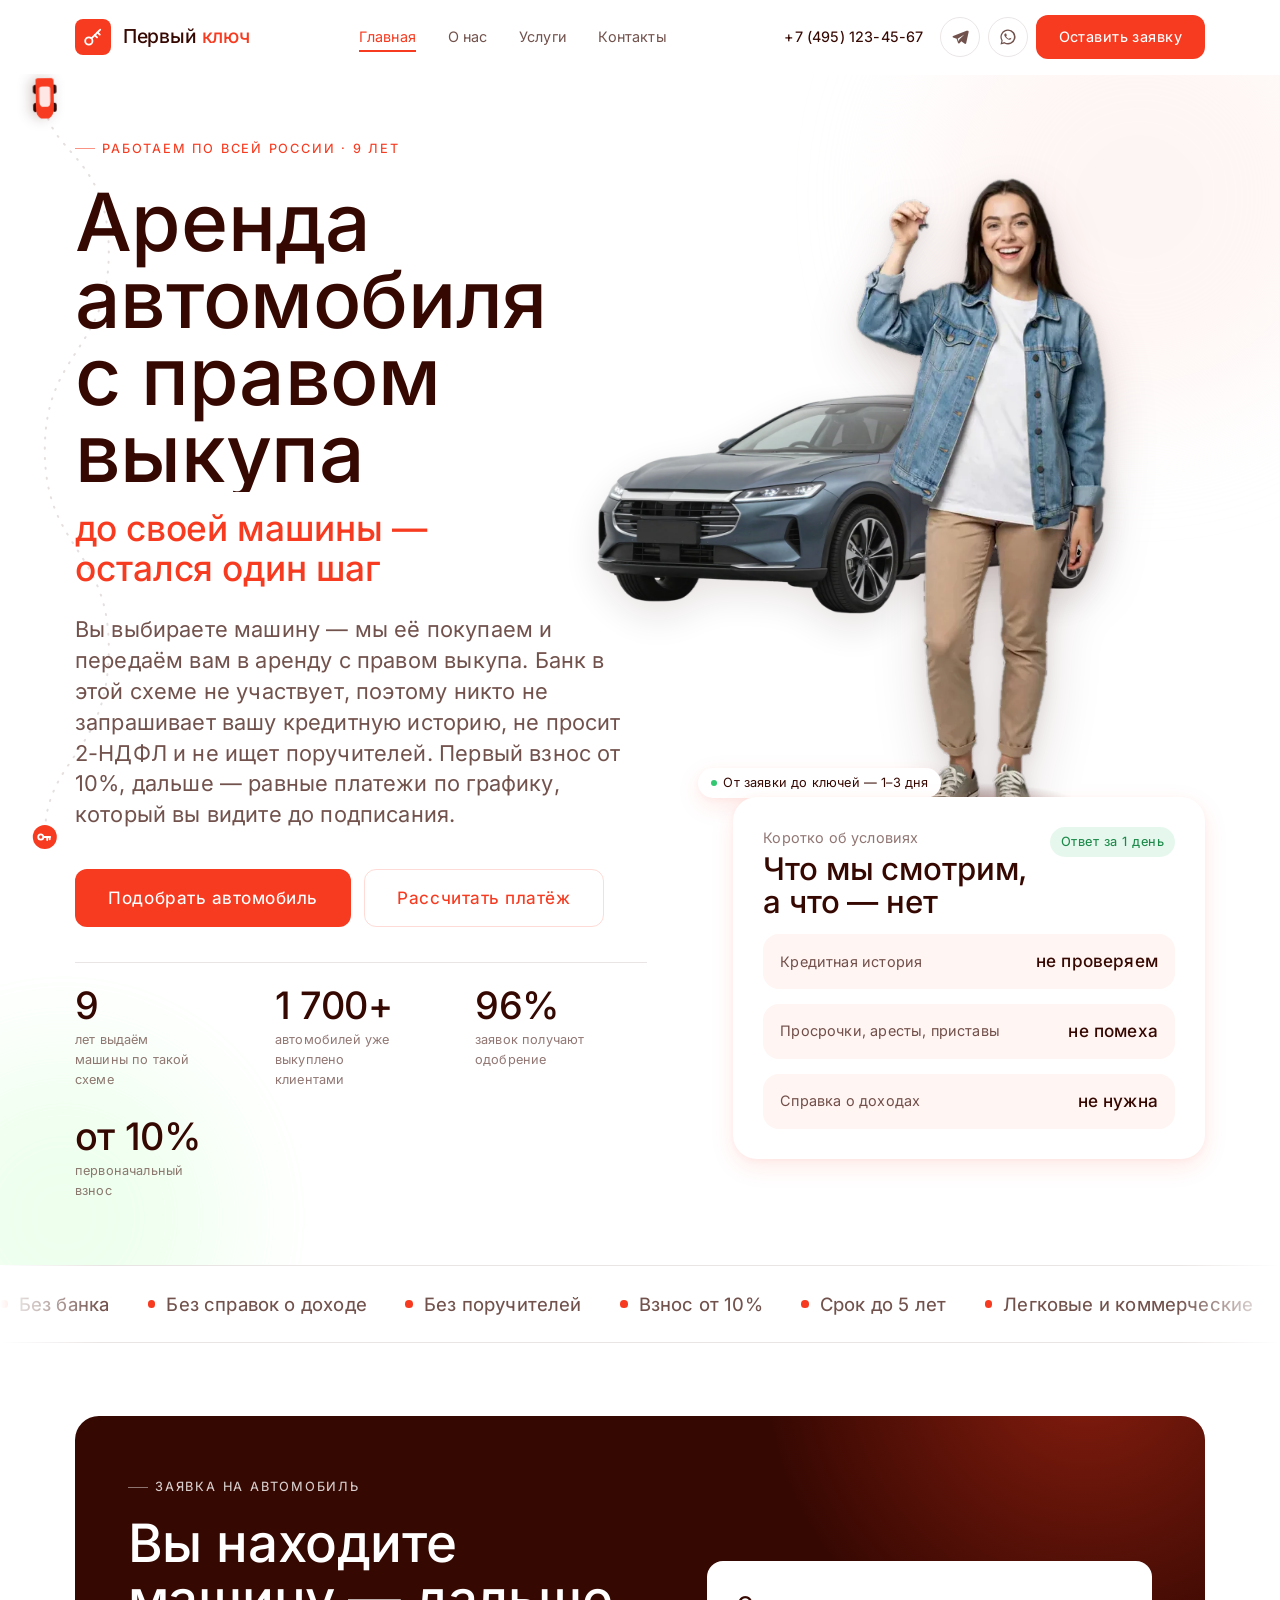
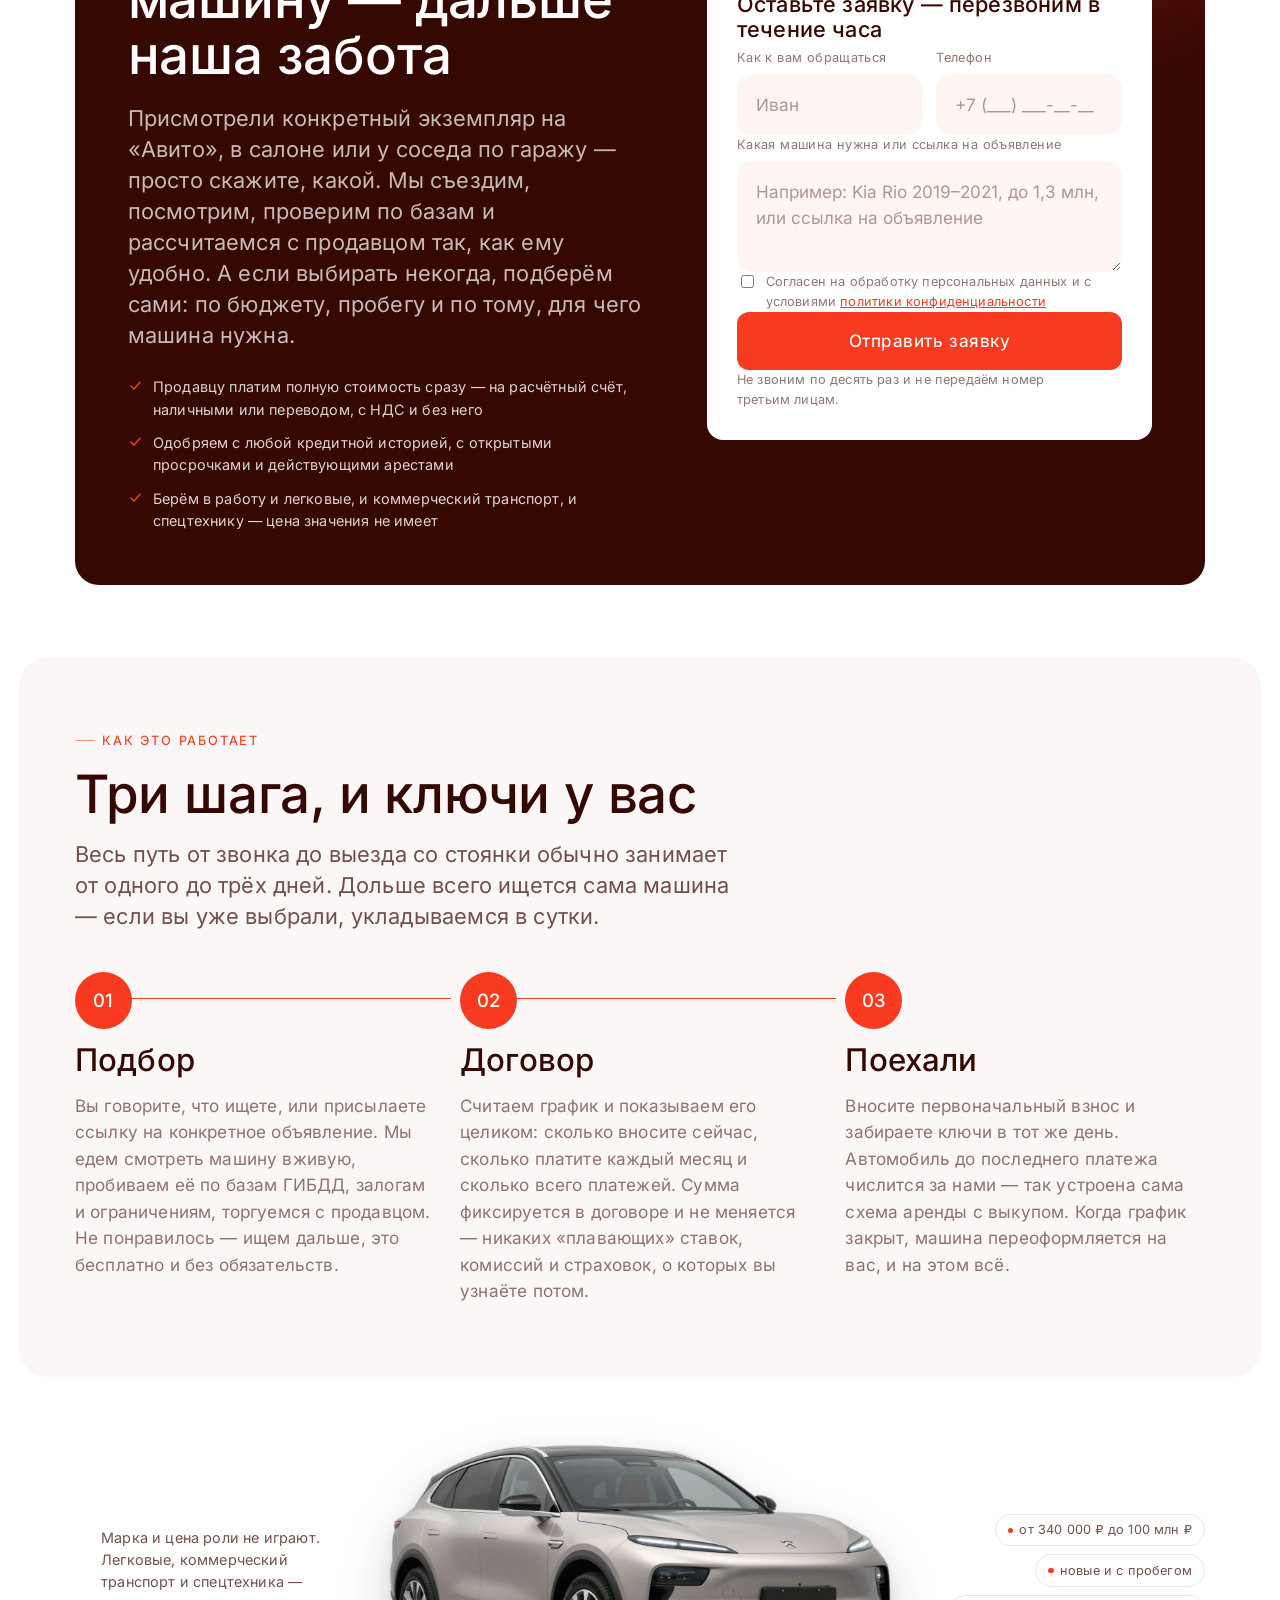
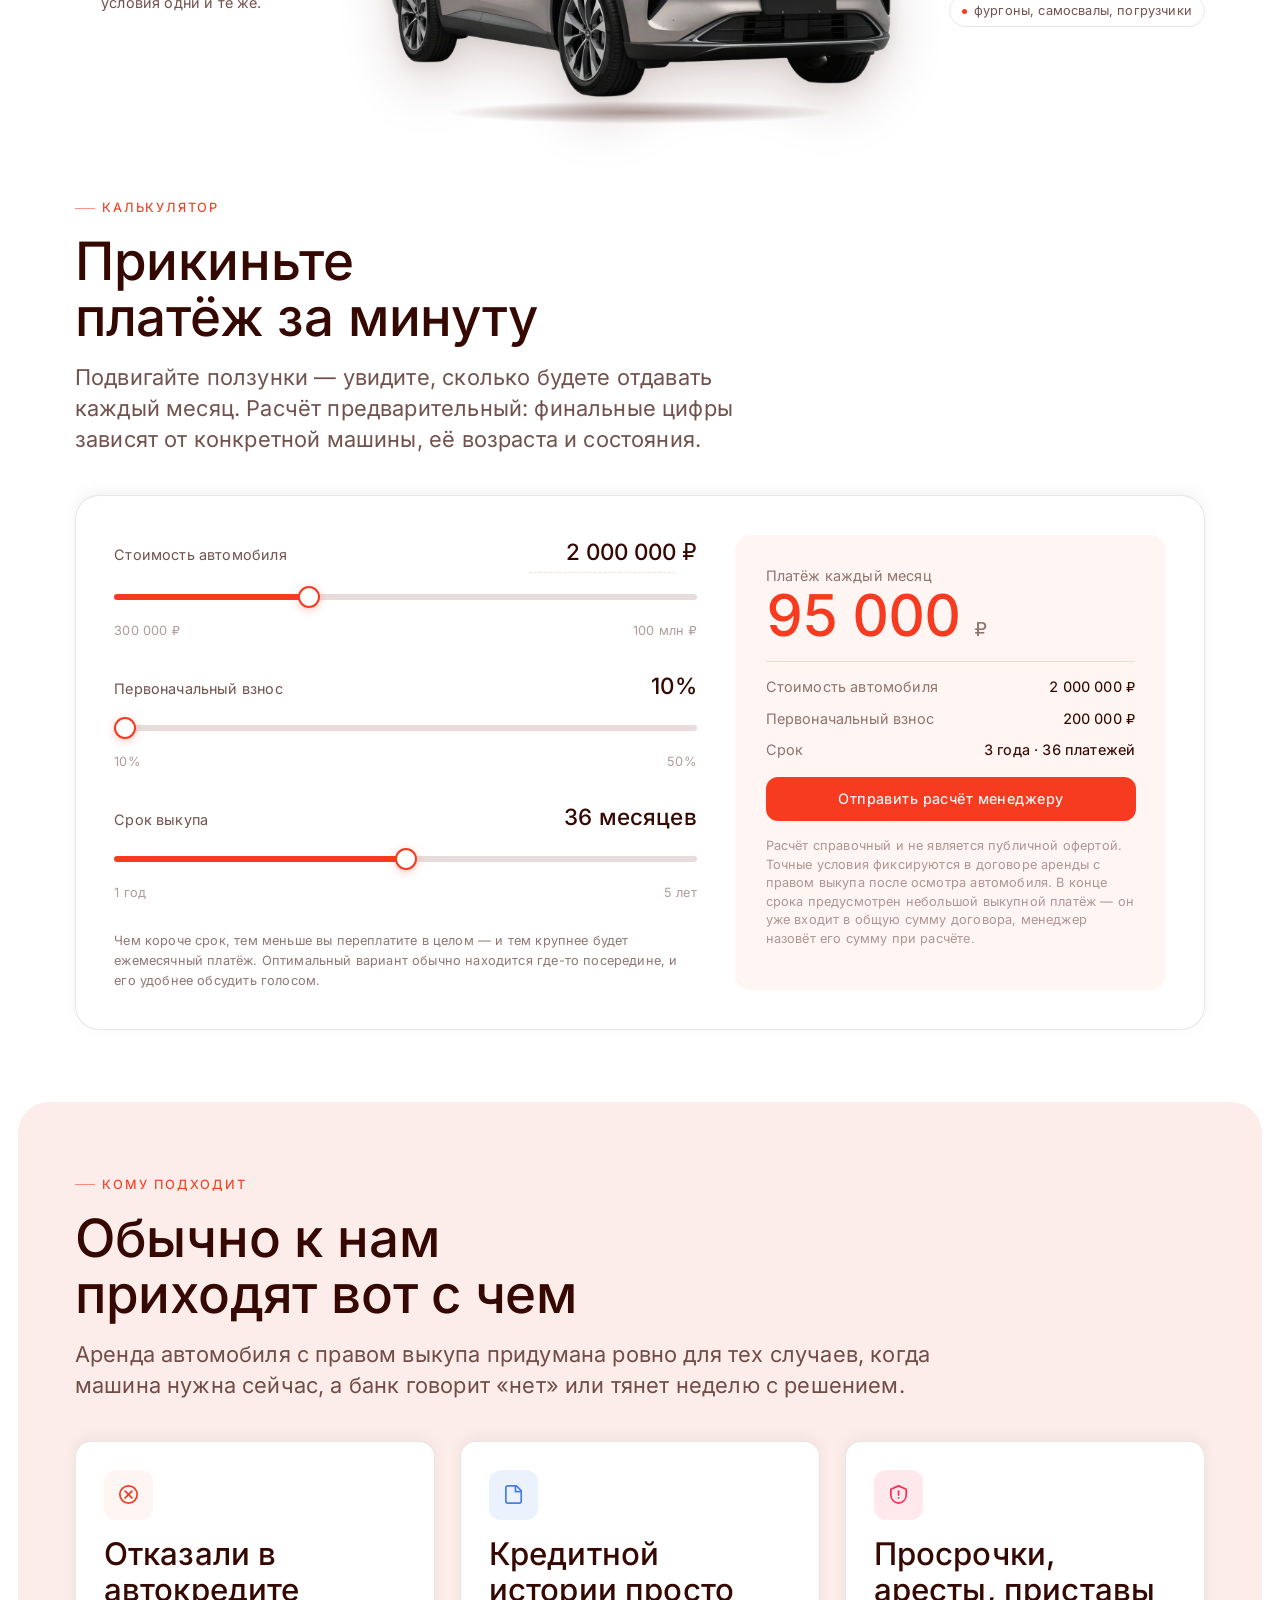
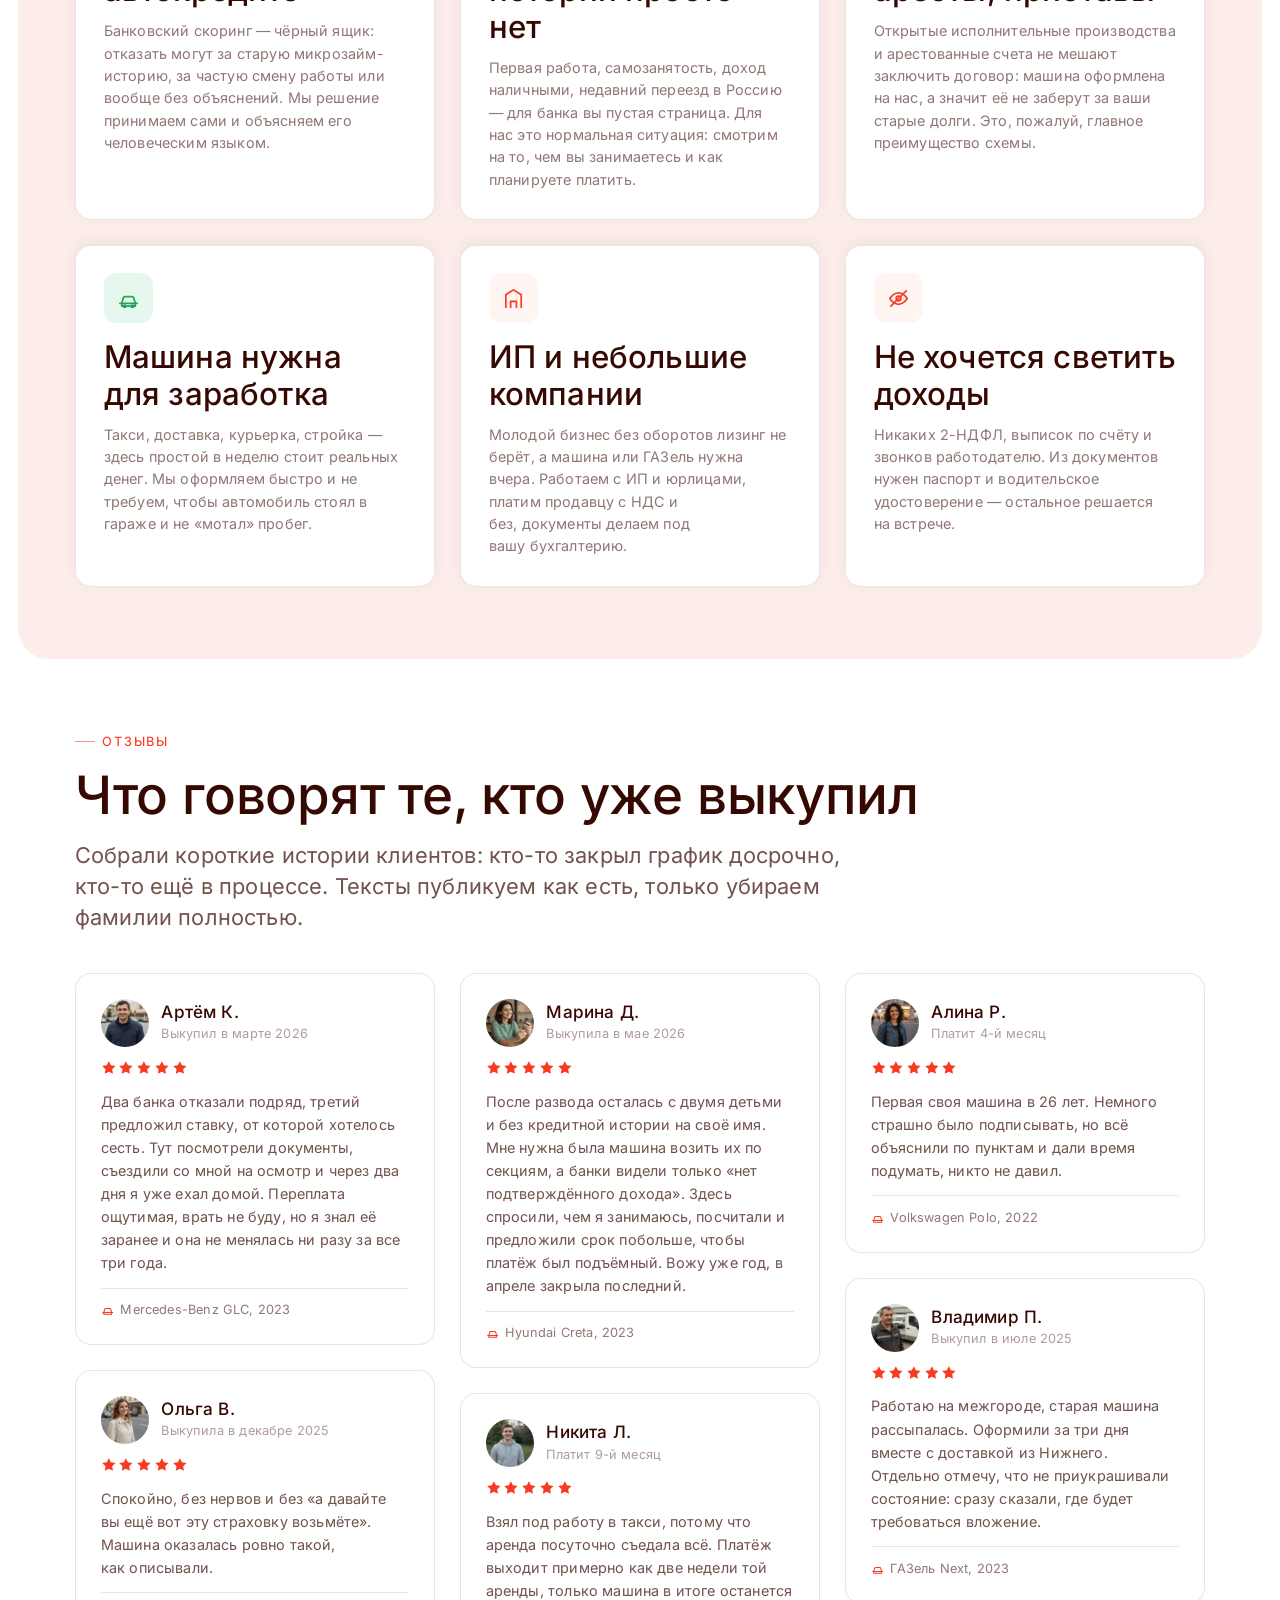
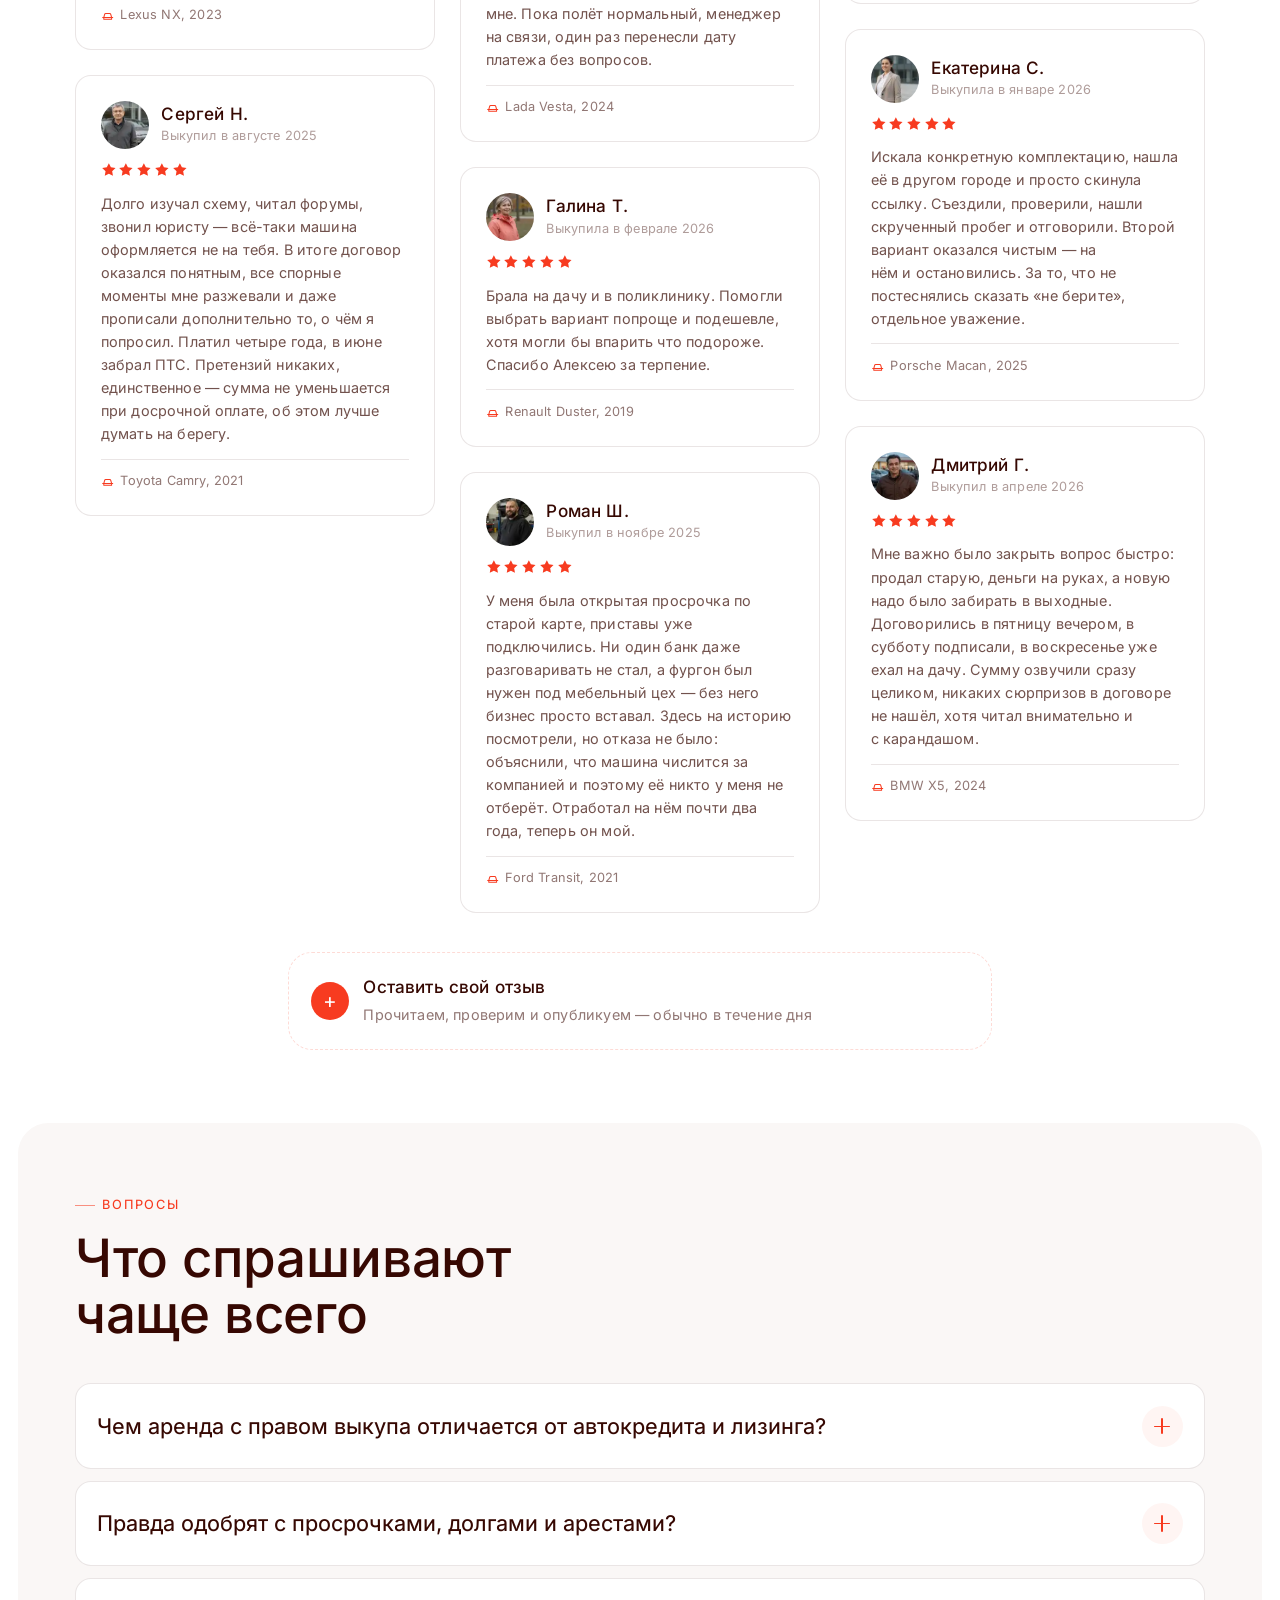
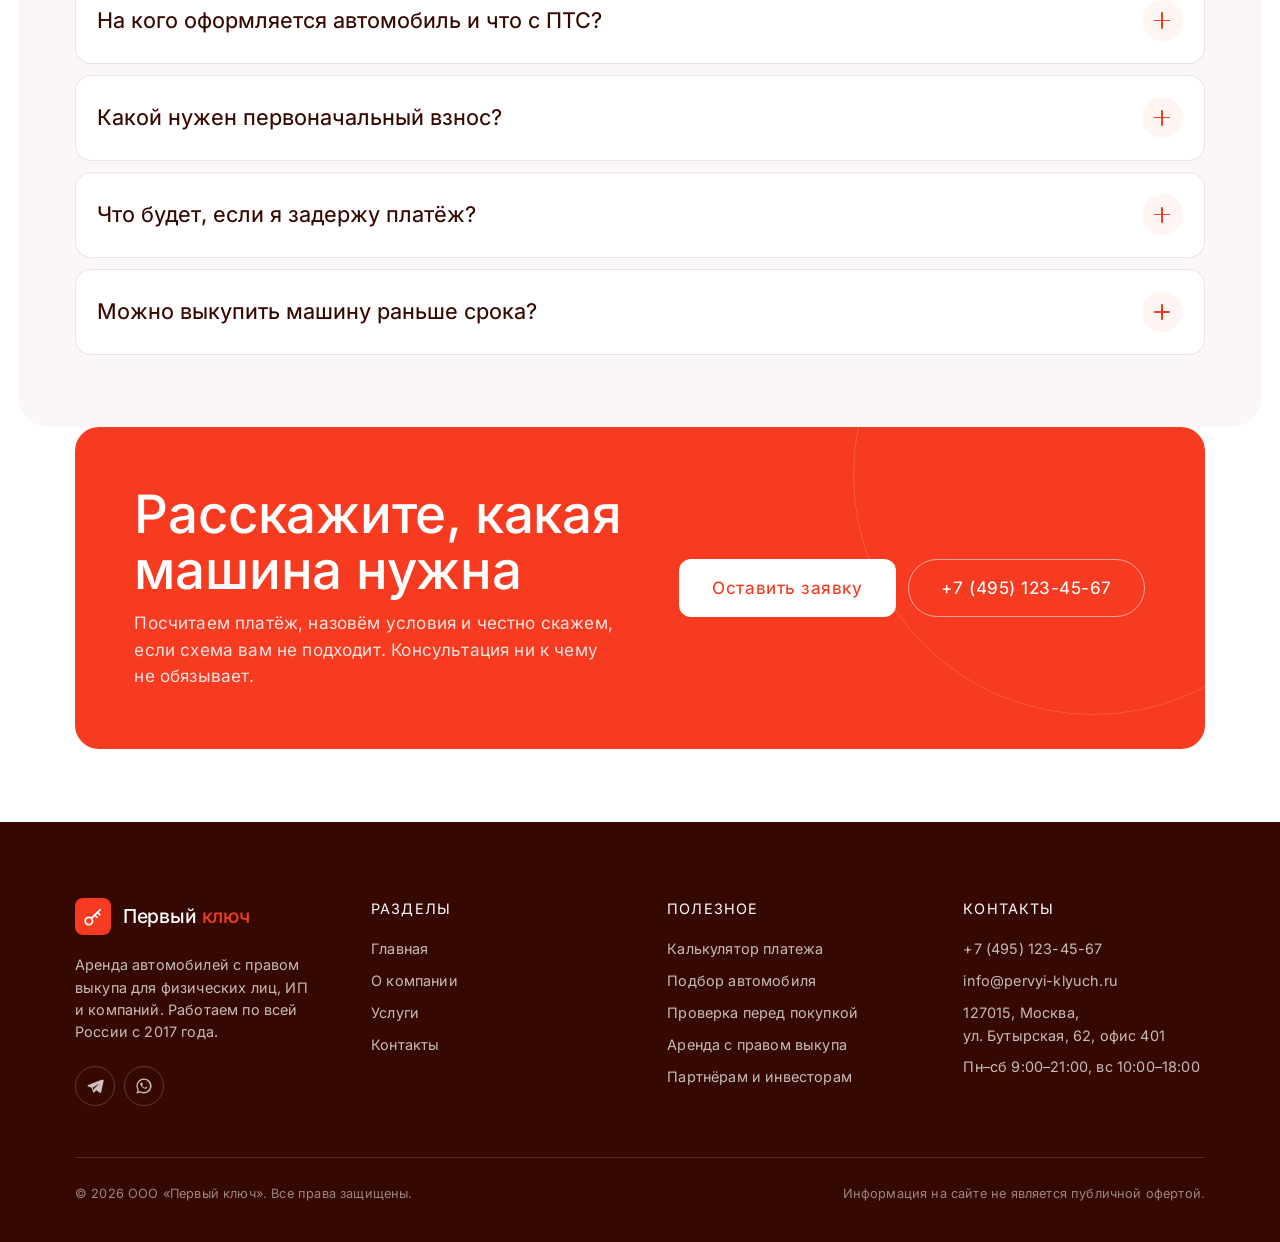
==== commit 43b957f7: "Вместо наплывов — фоновый маршрут: машинка едет от старта к ключам по мере прокрутки. Новые машины к" ====
--- a/index.html
+++ b/index.html
@@ -118,7 +118,7 @@
     </div>
 
     <div class="hero__aside fade-up d2">
-      <figure class="cut cut--peach cut--scene" data-reveal="tilt">
+      <figure class="cut cut--scene" data-reveal="tilt">
           <img class="cut__back" src="assets/img/cut/avto.webp" width="1300" height="800" alt="" aria-hidden="true" loading="eager" decoding="async">
           <img src="assets/img/cut/klient.webp" width="760" height="978" alt="Клиентка «Первого ключа» с ключами от полученного автомобиля" loading="eager" decoding="async">
           <figcaption class="cut__tag">От заявки до ключей — 1–3 дня</figcaption>
@@ -175,7 +175,7 @@
 </div>
 
 <!-- ================= ОФФЕР + ФОРМА ================= -->
-<section class="section section--cover" id="zayavka">
+<section class="section" id="zayavka">
   <div class="container">
     <div class="offer" data-reveal>
       <div class="offer__inner">
@@ -274,12 +274,12 @@
 </section>
 
 <!-- ================= КАЛЬКУЛЯТОР ================= -->
-<section class="section carband section--cover" style="padding-block:clamp(1.6rem,3vw,2.6rem) 0">
+<section class="section carband" style="padding-block:clamp(1.6rem,3vw,2.6rem) 0">
   <div class="container carband__in">
     <p class="carband__note" data-reveal="left">Марка и цена роли не играют.
       Легковые, коммерческий транспорт и спецтехника — условия одни и те же.</p>
-    <figure class="cut cut--sky cut--car carband__car" data-reveal="drive">
-          <img src="assets/img/cut/krossover.webp" width="1040" height="644" alt="Кроссовер, купленный для клиента по договору аренды с правом выкупа" loading="lazy" decoding="async">
+    <figure class="cut cut--auto carband__car" data-reveal="drive">
+          <img src="assets/img/cut/krossover.webp" width="1400" height="866" alt="Кроссовер, купленный для клиента по договору аренды с правом выкупа" loading="lazy" decoding="async">
         </figure>
     <ul class="carband__pills" data-reveal="right">
       <li>от 340 000 ₽ до 100 млн ₽</li>
@@ -404,7 +404,7 @@
      По этой же причине здесь намеренно нет микроразметки Review/AggregateRating —
      включите её, когда появятся настоящие отзывы.
 ================================================ -->
-<section class="section section--cover">
+<section class="section">
   <div class="container">
     <div class="section-head section-head--wide" data-reveal="rise">
       <span class="eyebrow">Отзывы</span>
@@ -889,5 +889,28 @@
 }
 </script>
 
+
+<!-- Фоновый маршрут: машинка едет от старта к ключам по мере прокрутки -->
+<div class="road" aria-hidden="true">
+  <svg preserveAspectRatio="none" focusable="false">
+    <path class="road__ghost" fill="none"/>
+    <path class="road__trail" fill="none"/>
+    <g class="road__start"><circle class="road__dot" r="5.5"/></g>
+    <g class="road__finish">
+      <circle class="road__pin" r="12"/>
+      <circle class="road__keyhole" cx="-4" cy="0" r="2.6"/>
+      <path class="road__keybar" d="M-1.4 0H5.4M2.4 0V3M4.9 0V2.3"/>
+    </g>
+    <g class="road__car">
+      <rect class="road__wheel" x="-11" y="-9" width="7" height="3.2" rx="1.6"/>
+      <rect class="road__wheel" x="3" y="-9" width="7" height="3.2" rx="1.6"/>
+      <rect class="road__wheel" x="-11" y="5.8" width="7" height="3.2" rx="1.6"/>
+      <rect class="road__wheel" x="3" y="5.8" width="7" height="3.2" rx="1.6"/>
+      <path class="road__body" d="M-14-7L6-7Q13-7 15-3L15 3Q13 7 6 7L-14 7Q-16 7-16 5L-16-5Q-16-7-14-7Z"/>
+      <path class="road__roof" d="M-8-4.2L2-4.2Q5-4.2 6-2.4L6 2.4Q5 4.2 2 4.2L-8 4.2Q-9.6 4.2-9.6 2.4L-9.6-2.4Q-9.6-4.2-8-4.2Z"/>
+    </g>
+  </svg>
+</div>
+
 </body>
 </html>
--- a/assets/css/style.css
+++ b/assets/css/style.css
@@ -223,6 +223,14 @@
 .section { padding-block: var(--sec-pad); }
 .section--tint { background: var(--c-linen); }
 .section--sand { background: #faf7f6; }
+@media (min-width: 720px) {
+  .section--tint,
+  .section--sand {
+    border-radius: clamp(1.4rem, 2.4vw, 2.2rem);
+    margin-inline: clamp(0.5rem, 1.4vw, 1.4rem);
+    overflow: hidden;
+  }
+}
 
 .section-head {
   display: grid;
@@ -1563,22 +1571,28 @@
   display: block;
   isolation: isolate;
   width: 100%;
-  max-width: 25rem;
+  max-width: 30rem;
   margin-inline: auto;
-  --wash: var(--c-linen);
-  --tilt: -3deg;
-  --wash-inset: 14% 5% 4% 5%;
-}
-/* Пастельная подложка — наклонённая карточка под вырезкой */
+}
+/* Тень-опора под вырезкой: фон белый, картинка «стоит» на мягком пятне */
 .cut::before {
   content: '';
   position: absolute;
-  inset: var(--wash-inset);
-  z-index: -1;
-  background: var(--wash);
-  border-radius: var(--r-lg);
-  transform: rotate(var(--tilt));
-  transition: transform 0.9s var(--ease-out);
+  z-index: 0;
+  left: 50%;
+  bottom: 0.5%;
+  width: var(--sh-w, 50%);
+  height: var(--sh-h, 6%);
+  border-radius: 50%;
+  background: radial-gradient(
+    ellipse at center,
+    rgba(54, 8, 2, 0.38) 0%,
+    rgba(54, 8, 2, 0.18) 40%,
+    rgba(54, 8, 2, 0) 70%
+  );
+  opacity: 0;
+  transform: translateX(-50%) scaleX(0.72);
+  transition: transform 1.1s var(--ease-out), opacity 0.8s var(--ease-out);
 }
 .cut > img {
   position: relative;
@@ -1586,8 +1600,8 @@
   display: block;
   width: 100%;
   height: auto;
-  filter: drop-shadow(0 18px 22px rgba(54, 8, 2, 0.14))
-          drop-shadow(0 3px 6px rgba(54, 8, 2, 0.07));
+  filter: drop-shadow(0 22px 26px rgba(54, 8, 2, 0.16))
+          drop-shadow(0 4px 8px rgba(54, 8, 2, 0.08));
   transform: translate3d(0, 10px, 0);
   opacity: 0;
   transition: transform 1.1s var(--ease-out), opacity 0.8s var(--ease-out);
@@ -1595,19 +1609,9 @@
 .cut.is-in > img,
 .is-in .cut > img { transform: none; opacity: 1; }
 .cut.is-in::before,
-.is-in .cut::before { transform: rotate(calc(var(--tilt) * 0.62)); }
-.cut:hover::before { transform: rotate(calc(var(--tilt) * 1.5)); }
+.is-in .cut::before { opacity: 1; transform: translateX(-50%) scaleX(1); }
 .cut:hover > img { transform: translate3d(0, -6px, 0); }
-
-.cut--mint { --wash: var(--c-mint); }
-.cut--sky { --wash: #e8f1ff; }
-.cut--peach { --wash: #ffeadc; }
-.cut--citrus { --wash: var(--c-citrus); }
-.cut--sand { --wash: #f2e9e7; }
-.cut--right { --tilt: 3deg; }
-/* Автомобиль: подложка ниже и шире, машина «стоит» на пятне */
-.cut--car { --wash-inset: 26% 2% 12% 2%; }
-.cut--wide { --wash-inset: 20% 4% 8% 4%; }
+.cut:hover::before { transform: translateX(-50%) scaleX(1.06); }
 
 /* Пилюля-подпись поверх вырезки */
 .cut__tag {
@@ -1648,7 +1652,7 @@
   .cutrow { grid-template-columns: minmax(0, 0.86fr) minmax(0, 1.14fr); }
   .cutrow--flip > .cut { order: 2; }
 }
-.cutrow .cut { max-width: 27rem; margin-inline: auto; width: 100%; }
+.cutrow .cut { max-width: 33rem; margin-inline: auto; width: 100%; }
 
 /* Узкая вырезка рядом с крупным блоком */
 .cut--sm { max-width: 15rem; }
@@ -1656,14 +1660,7 @@
 /* ==========================================================================
    Секции-панели: тонированные блоки как отдельные карточки
    ========================================================================== */
-@media (min-width: 720px) {
-  .section--tint,
-  .section--sand {
-    border-radius: clamp(1.4rem, 2.4vw, 2.2rem);
-    margin-inline: clamp(0.5rem, 1.4vw, 1.4rem);
-    overflow: hidden;
-  }
-}
+
 
 /* ==========================================================================
    Шапка-пилюля: при прокрутке превращается в плавающую панель
@@ -1785,11 +1782,11 @@
 
 
 /* Размер вырезки под конкретное место */
-.hero__aside .cut { max-width: 23rem; }
-@media (min-width: 1000px) { .hero__aside .cut { max-width: 30rem; } }
-.service__aside .cut { max-width: 21rem; margin-top: clamp(0.9rem, 2vw, 1.4rem); }
+.hero__aside .cut { max-width: 26rem; }
+@media (min-width: 1000px) { .hero__aside .cut { max-width: 33rem; } }
+.service__aside .cut { max-width: 26rem; margin-top: clamp(0.9rem, 2vw, 1.4rem); }
 .cutrow .cut { max-width: 26rem; }
-.carband__car { max-width: 28rem; }
+.carband__car { max-width: 36rem; }
 
 /* На узких экранах боковые появления делаем вертикальными:
    горизонтальный сдвиг раздвигал бы страницу до срабатывания наблюдателя. */
@@ -1868,51 +1865,6 @@
 }
 
 
-/* ==========================================================================
-   Наезд блоков: секции наползают друг на друга при прокрутке
-   ========================================================================== */
-:root {
-  --cover: clamp(1.3rem, 3.2vw, 2.8rem);
-  --r-cover: clamp(1.4rem, 3.4vw, 2.4rem);
-}
-
-.section--cover {
-  position: relative;
-  z-index: 1;
-  margin-top: calc(var(--cover) * -1);
-  padding-top: calc(var(--sec-pad) + var(--cover) * 0.7);
-  background: var(--c-white);
-  border-start-start-radius: var(--r-cover);
-  border-start-end-radius: var(--r-cover);
-  box-shadow: 0 -1.6rem 3.2rem -1.3rem rgba(54, 8, 2, 0.14);
-}
-
-@media (min-width: 720px) {
-  .section--tint,
-  .section--sand {
-    position: relative;
-    z-index: 1;
-    margin-top: calc(var(--cover) * -1);
-    box-shadow: 0 -1.4rem 3rem -1.2rem rgba(54, 8, 2, 0.12);
-  }
-}
-
-/* Первый экран залипает, следующий блок наползает на него сверху */
-@media (min-width: 760px) {
-  .hero,
-  .page-hero {
-    position: sticky;
-    top: min(0px, calc(100dvh - var(--hero-h, 100vh)));
-    z-index: 0;
-  }
-}
-
-@keyframes heroRecede {
-  to {
-    transform: scale(0.962) translate3d(0, -0.9rem, 0);
-    opacity: 0.68;
-  }
-}
 @keyframes carPar {
   from { translate: 0 1.6rem; }
   to { translate: 0 -2.6rem; }
@@ -1920,15 +1872,9 @@
 
 @media (prefers-reduced-motion: no-preference) {
   @supports (animation-timeline: scroll()) {
-    @media (min-width: 760px) {
-      .hero__grid,
-      .page-hero__grid {
-        animation: heroRecede linear both;
-        animation-timeline: scroll(root block);
-        animation-range: calc(var(--hero-h, 100vh) - 96vh) calc(var(--hero-h, 100vh) - 8vh);
-      }
-    }
-    .cut__back {
+    .cut > img.cut__back,
+    .cut.is-in > img.cut__back,
+    .is-in .cut > img.cut__back {
       animation: carPar linear both;
       animation-timeline: scroll(root block);
       animation-range: 0 110vh;
@@ -1936,33 +1882,29 @@
   }
 }
 
-/* Запасной вариант для браузеров без scroll-driven анимаций */
-.js-recede .hero__grid,
-.js-recede .page-hero__grid {
-  transform: scale(var(--rec-s, 1)) translate3d(0, var(--rec-y, 0px), 0);
-  opacity: var(--rec-o, 1);
-}
 
 /* ==========================================================================
    Сцена: машина за человеком
    ========================================================================== */
-.cut--scene { --wash-inset: 12% 0% 4% 0%; }
-.cut__back {
+.cut--scene { --wash-inset: 10% 0% 4% 0%; }
+/* Специфичность держим выше, чем у `.cut > img`, иначе машина встаёт в поток */
+.cut > img.cut__back {
   position: absolute;
   z-index: 0;
-  left: -12%;
-  top: 26%;
-  width: 108%;
+  left: -14%;
+  top: 30%;
+  width: 112%;
   height: auto;
   opacity: 0.97;
+  /* Отражаем: так морда машины видна слева от девушки, а не прячется за ней */
+  transform: scaleX(-1);
   filter: drop-shadow(0 14px 20px rgba(54, 8, 2, 0.12));
 }
 @media (min-width: 900px) {
-  .cut__back { left: -18%; width: 118%; }
-}
-.cut--scene > img:not(.cut__back) { position: relative; z-index: 1; }
-.hero__aside .cut--scene { max-width: 25rem; }
-@media (min-width: 1000px) { .hero__aside .cut--scene { max-width: 31rem; } }
+  .cut > img.cut__back { left: -20%; width: 122%; top: 27%; }
+}
+.hero__aside .cut--scene { max-width: 27rem; }
+@media (min-width: 1000px) { .hero__aside .cut--scene { max-width: 34rem; } }
 
 /* ==========================================================================
    Оставить отзыв
@@ -2058,17 +2000,6 @@
   white-space: nowrap;
 }
 
-/* ==========================================================================
-   Непрозрачный фон секций: под ними «залипший» первый экран
-   ========================================================================== */
-.section {
-  position: relative;
-  z-index: 1;
-  background: var(--c-white);
-}
-.section--tint { background: var(--c-linen); }
-.section--sand { background: #faf7f6; }
-.footer { position: relative; z-index: 1; }
 
 /* Звёзды прижимаем к левому краю поля */
 .rate {
@@ -2078,3 +2009,58 @@
 }
 
 .rate { margin-block: 0.15rem 0.5rem; }
+
+/* Машина стоит на широком пятне, человек — на узком */
+.cut--auto,
+.carband__car { --sh-w: 78%; --sh-h: 7.5%; }
+.cutrow .cut { --sh-w: 66%; }
+
+
+/* ==========================================================================
+   Фоновый маршрут: машинка едет от старта к ключам по мере прокрутки
+   ========================================================================== */
+.road {
+  position: fixed;
+  inset: 0;
+  z-index: 5;
+  pointer-events: none;
+}
+.road svg { width: 100%; height: 100%; display: block; }
+
+.road__ghost {
+  stroke: rgba(54, 8, 2, 0.13);
+  stroke-width: 2;
+  stroke-linecap: round;
+  stroke-dasharray: 1 9;
+}
+.road__trail {
+  stroke: var(--c-orange);
+  stroke-width: 2.4;
+  stroke-linecap: round;
+  opacity: 0.5;
+}
+.road__dot {
+  fill: var(--c-white);
+  stroke: rgba(247, 59, 32, 0.55);
+  stroke-width: 2;
+  r: 4;
+}
+.road__pin { fill: var(--c-orange); }
+.road__keyhole { fill: none; stroke: var(--c-white); stroke-width: 1.8; }
+.road__keybar {
+  fill: none;
+  stroke: var(--c-white);
+  stroke-width: 1.8;
+  stroke-linecap: round;
+}
+.road__body { fill: var(--c-orange); }
+.road__roof { fill: rgba(255, 255, 255, 0.88); }
+.road__wheel { fill: var(--c-ink); }
+.road__car {
+  filter: drop-shadow(0 3px 5px rgba(54, 8, 2, 0.22));
+  transition: transform 0.12s linear;
+}
+
+/* Маршрут живёт в левом поле — там, где нет текста. Узким экранам он не по размеру. */
+@media (max-width: 1099px) { .road { display: none; } }
+@media (prefers-reduced-motion: reduce) { .road { display: none; } }
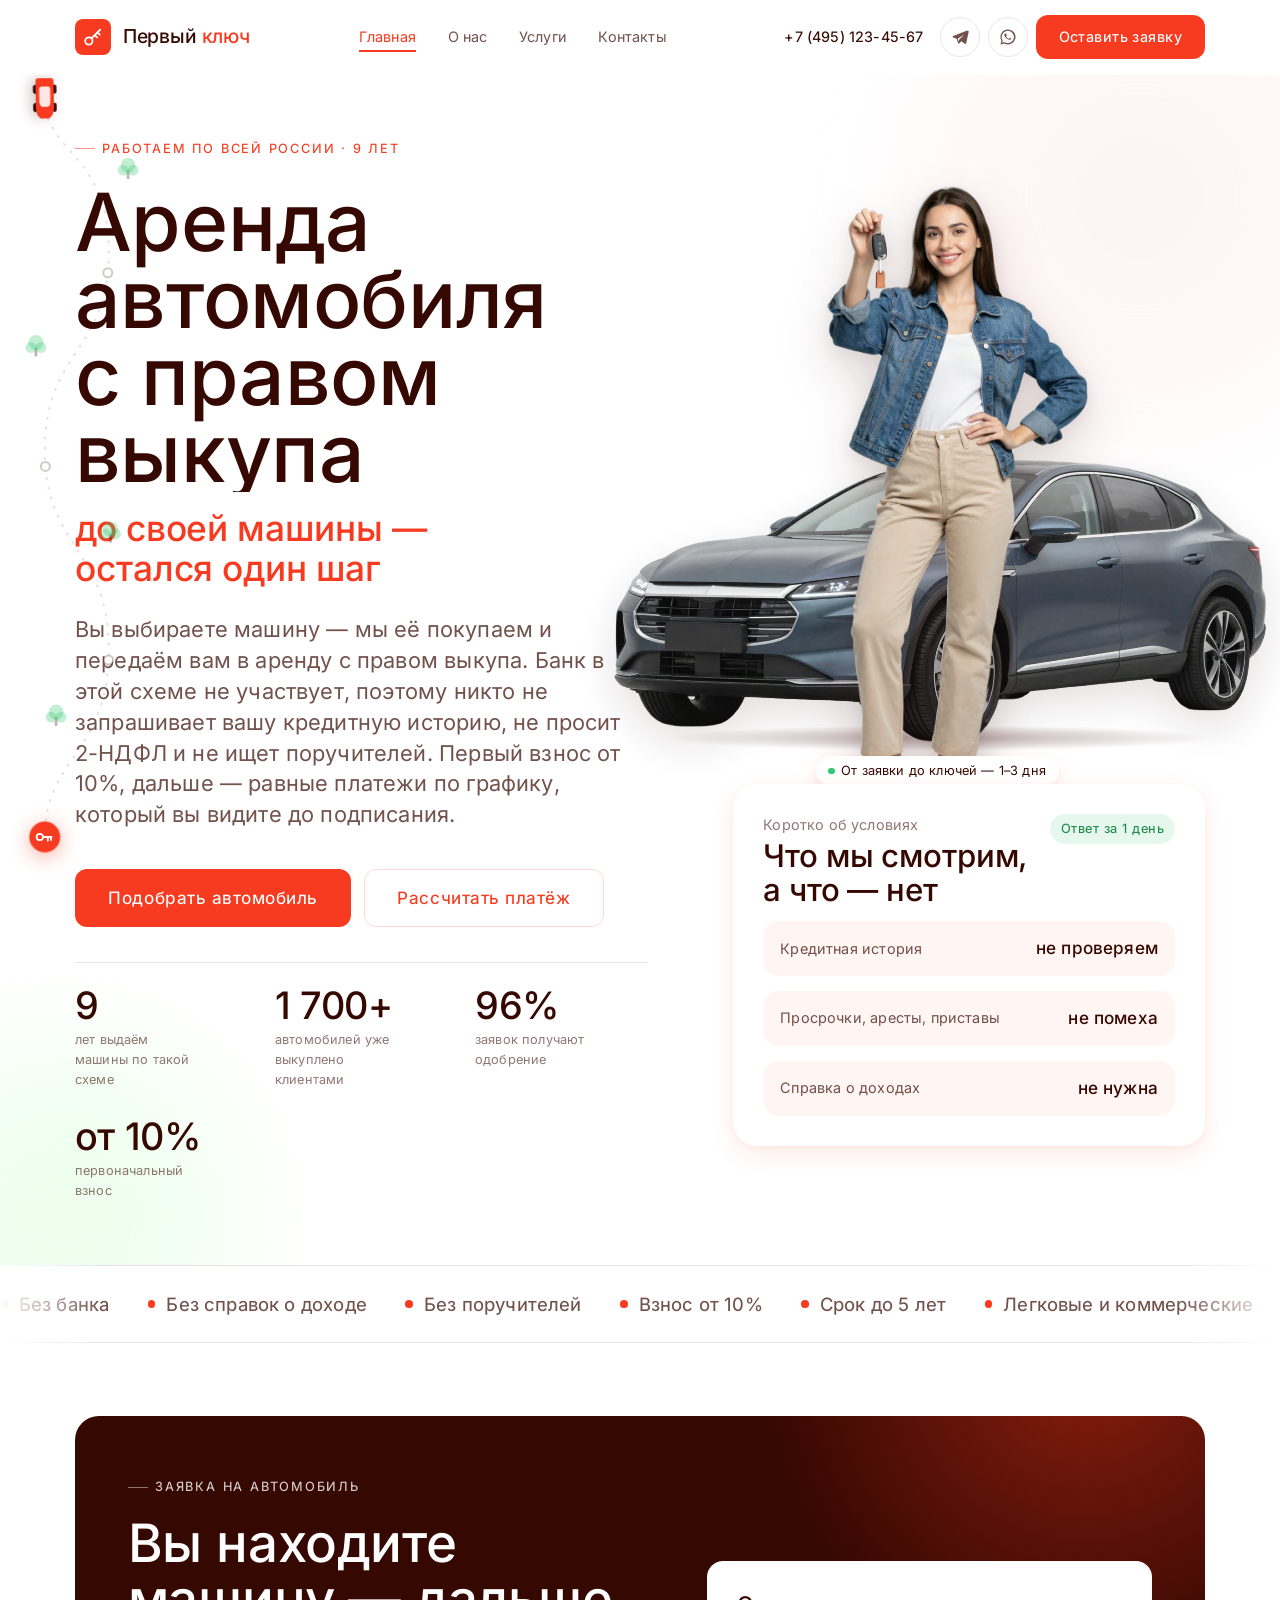
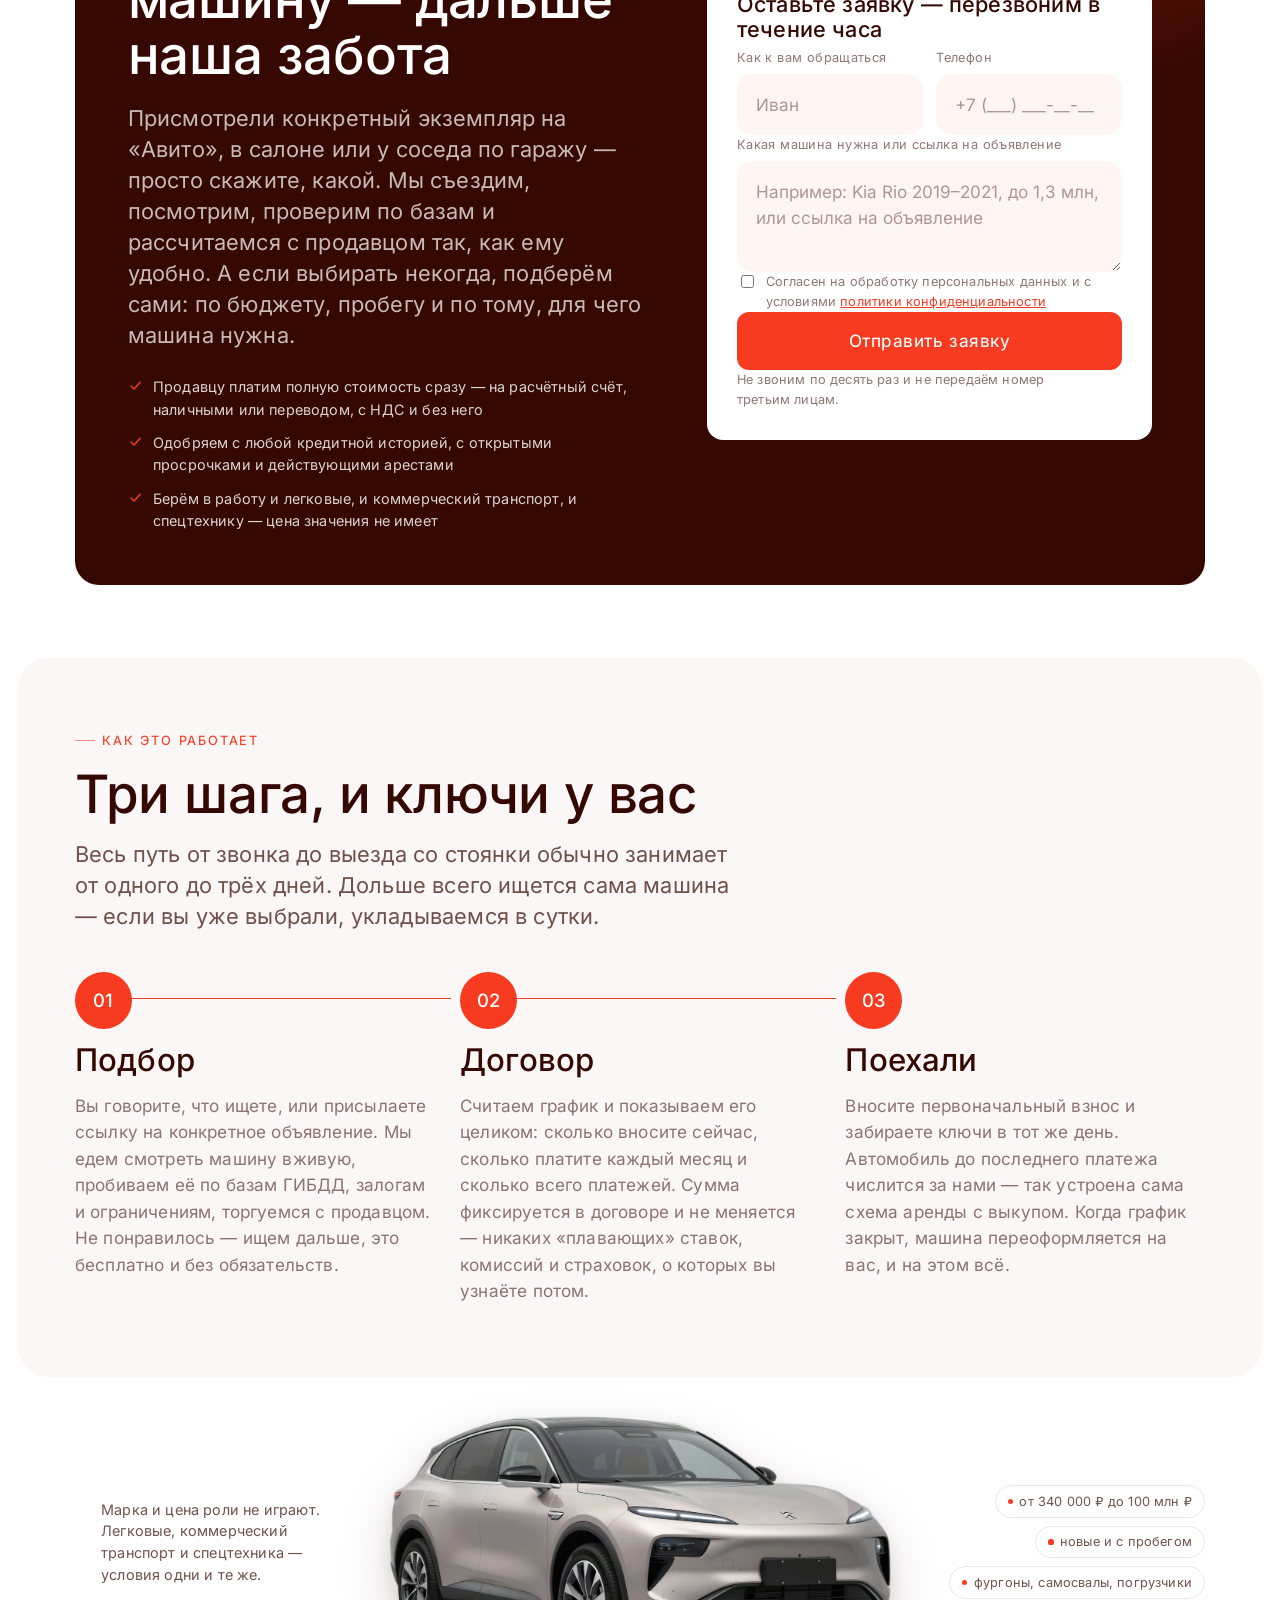
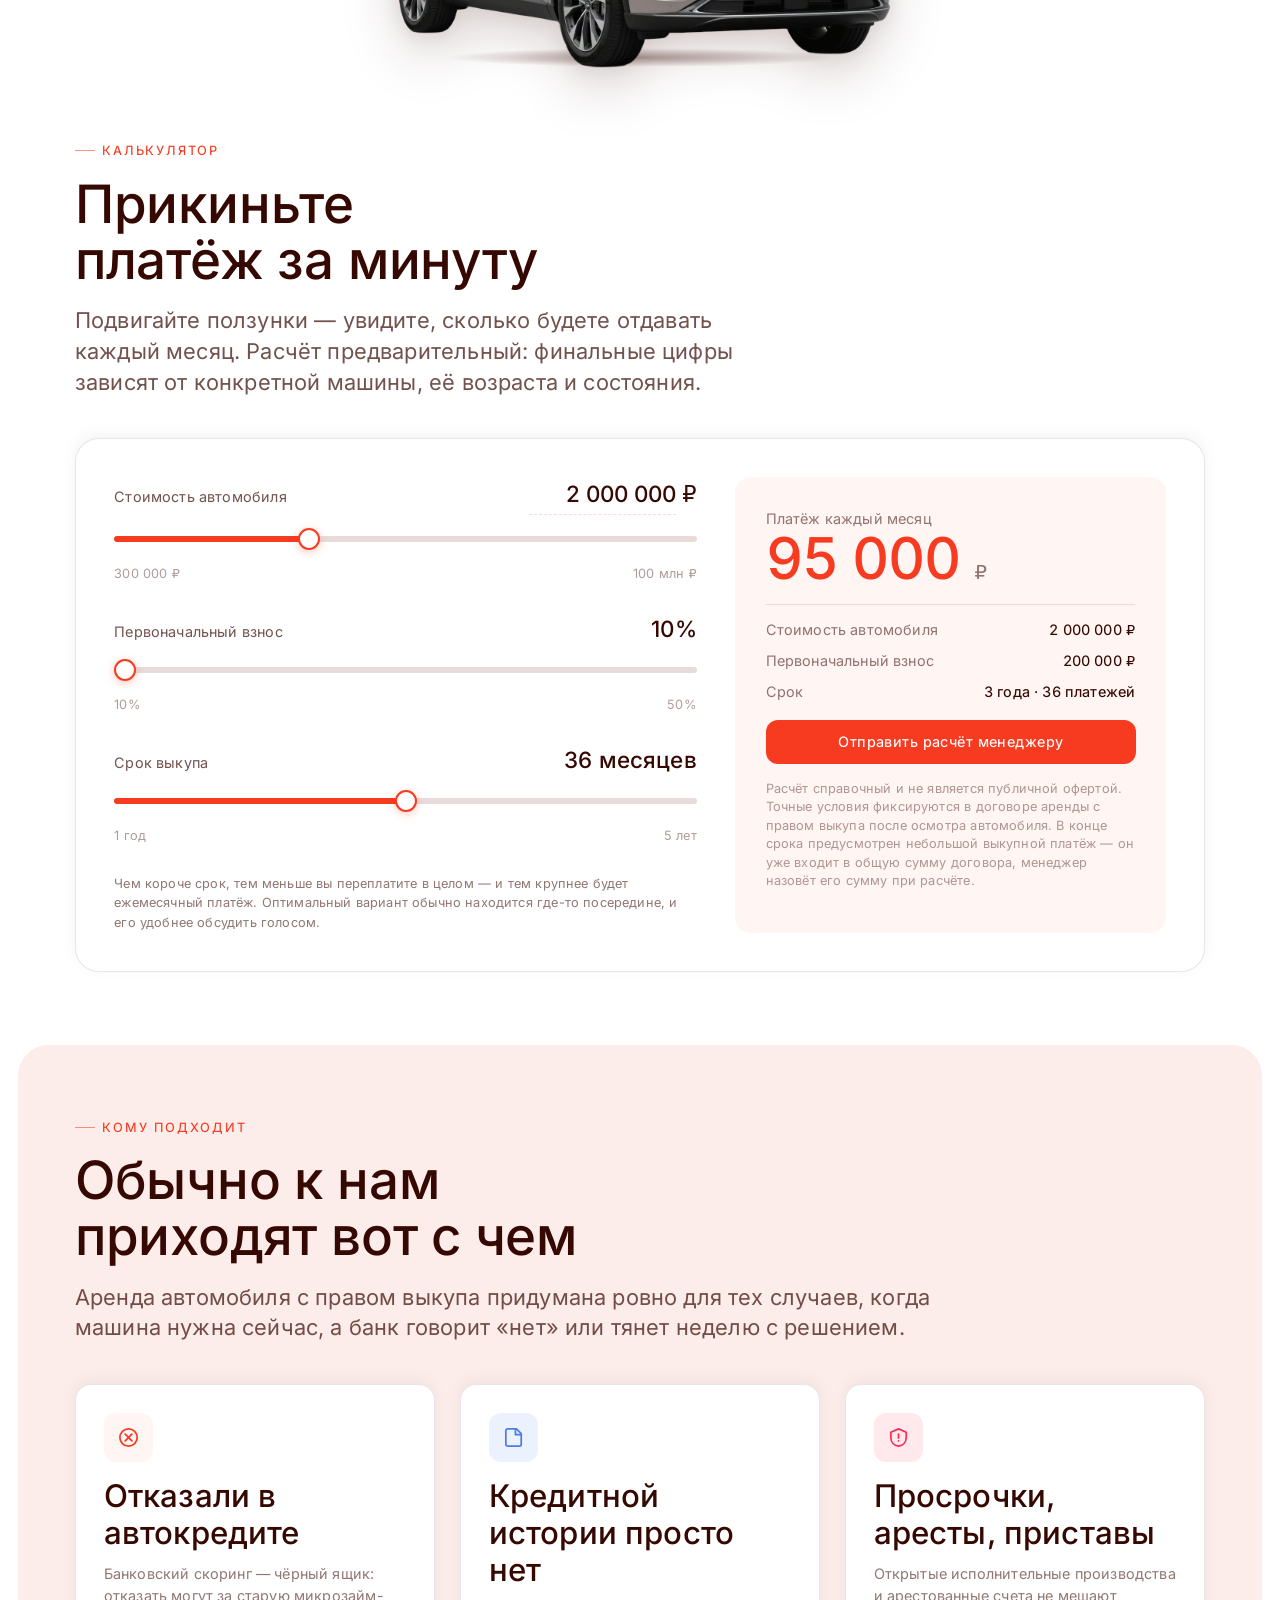
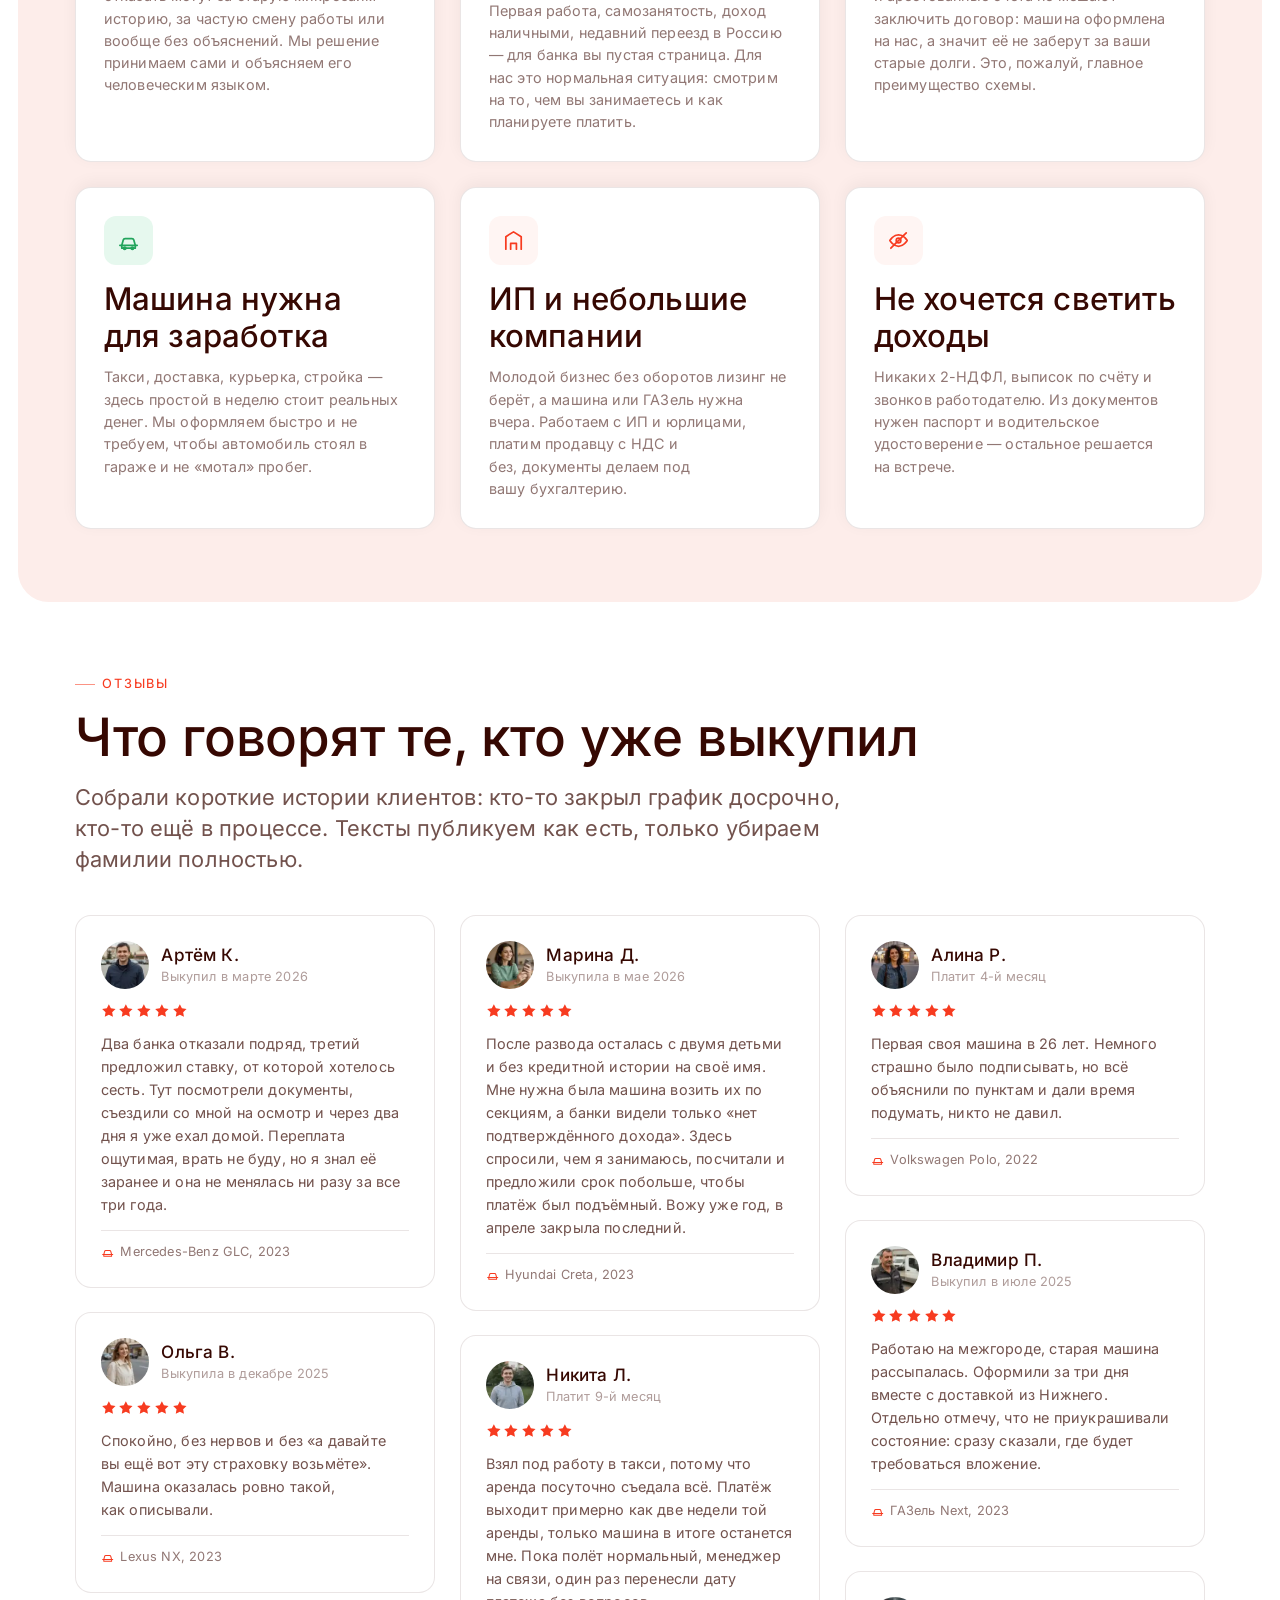
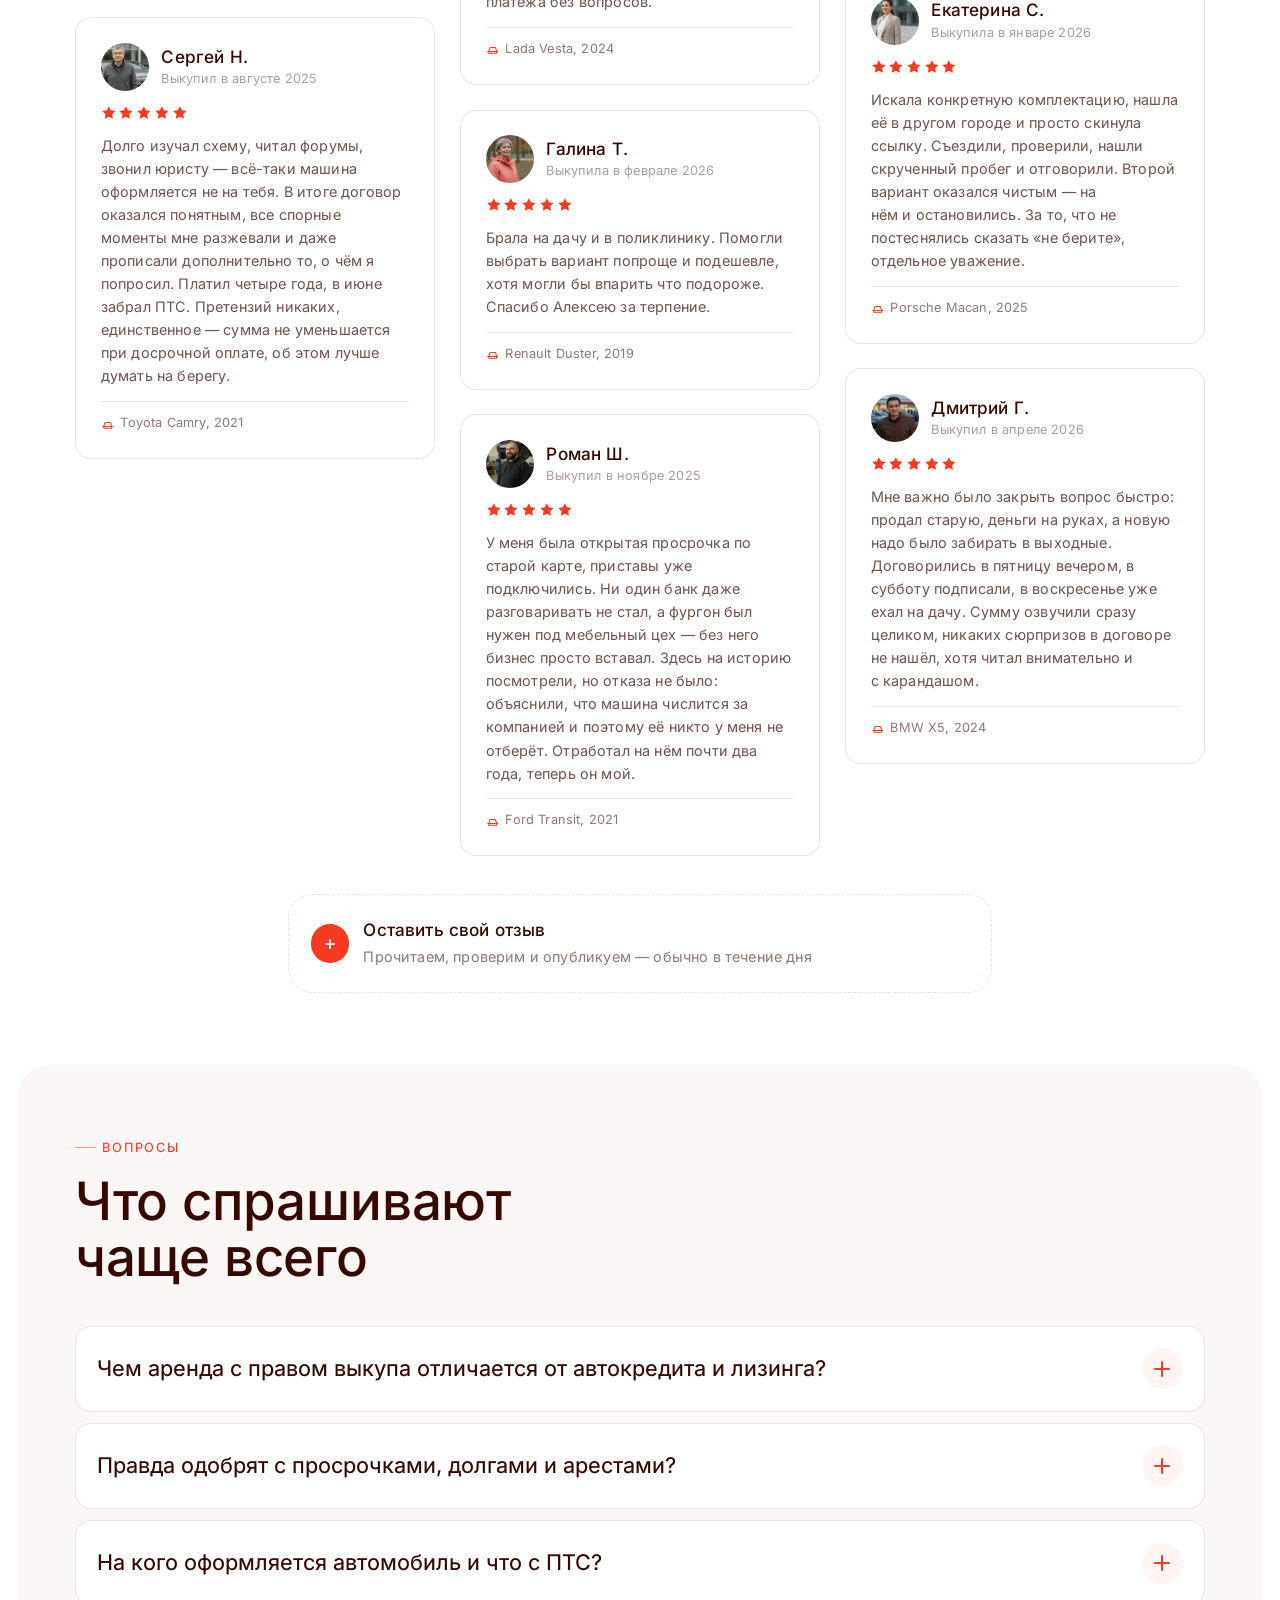
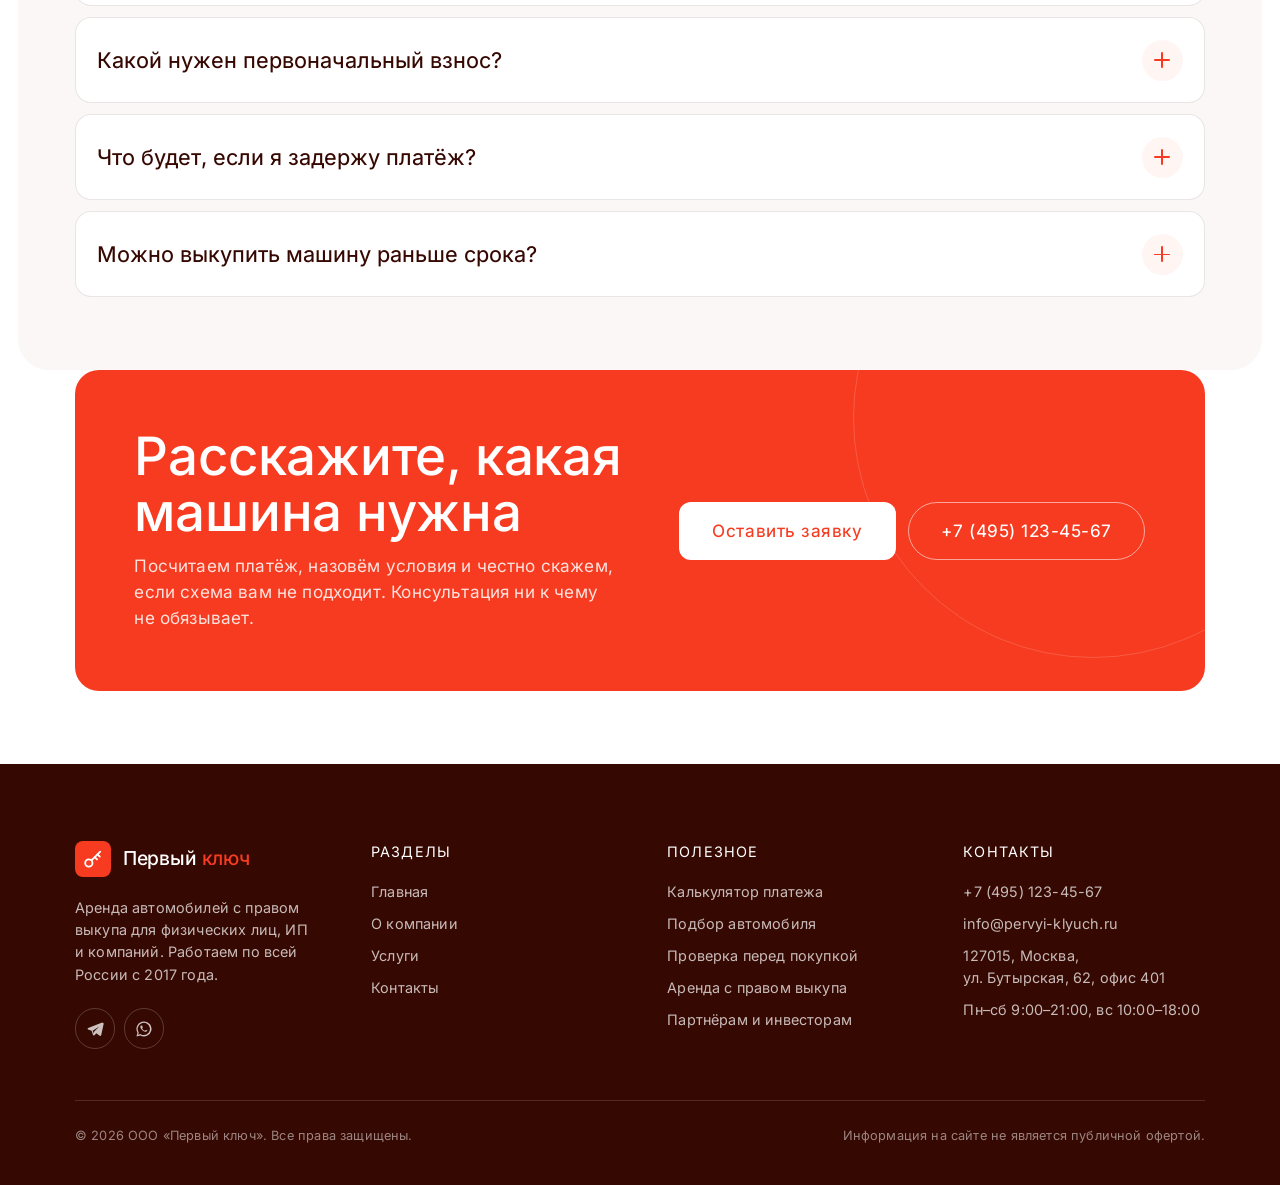
==== commit 13e451ef: "Вырезки обрезаны по силуэту и стоят на тени; у машины в герое своя тень; девушка перегенерирована кр" ====
--- a/index.html
+++ b/index.html
@@ -118,9 +118,9 @@
     </div>
 
     <div class="hero__aside fade-up d2">
-      <figure class="cut cut--scene" data-reveal="tilt">
-          <img class="cut__back" src="assets/img/cut/avto.webp" width="1300" height="800" alt="" aria-hidden="true" loading="eager" decoding="async">
-          <img src="assets/img/cut/klient.webp" width="760" height="978" alt="Клиентка «Первого ключа» с ключами от полученного автомобиля" loading="eager" decoding="async">
+      <figure class="cut cut--scene" data-reveal="tilt" style="--cut-ar:0.434">
+          <span class="cut__back" aria-hidden="true"><img src="assets/img/cut/avto.webp" width="1300" height="565" alt="" loading="eager" decoding="async"></span>
+          <img src="assets/img/cut/klient.webp" width="651" height="1500" alt="Клиентка «Первого ключа» с ключами от полученного автомобиля" loading="eager" decoding="async">
           <figcaption class="cut__tag">От заявки до ключей — 1–3 дня</figcaption>
         </figure>
       <aside class="hero__panel" aria-label="Условия коротко">
@@ -278,8 +278,8 @@
   <div class="container carband__in">
     <p class="carband__note" data-reveal="left">Марка и цена роли не играют.
       Легковые, коммерческий транспорт и спецтехника — условия одни и те же.</p>
-    <figure class="cut cut--auto carband__car" data-reveal="drive">
-          <img src="assets/img/cut/krossover.webp" width="1400" height="866" alt="Кроссовер, купленный для клиента по договору аренды с правом выкупа" loading="lazy" decoding="async">
+    <figure class="cut cut--auto carband__car" data-reveal="drive" style="--cut-ar:1.985">
+          <img src="assets/img/cut/krossover.webp" width="1300" height="655" alt="Кроссовер, купленный для клиента по договору аренды с правом выкупа" loading="lazy" decoding="async">
         </figure>
     <ul class="carband__pills" data-reveal="right">
       <li>от 340 000 ₽ до 100 млн ₽</li>
@@ -555,6 +555,16 @@
         <p class="review__text">Мне важно было закрыть вопрос быстро: продал старую, деньги на руках, а новую надо было забирать в выходные. Договорились в пятницу вечером, в субботу подписали, в воскресенье уже ехал на дачу. Сумму озвучили сразу целиком, никаких сюрпризов в договоре не нашёл, хотя читал внимательно и с карандашом.</p>
         <div class="review__car"><svg viewBox="0 0 24 24" fill="none" stroke="currentColor" stroke-width="1.8" stroke-linecap="round" stroke-linejoin="round"><path d="M3 17h2l1.5-5.5A2 2 0 0 1 8.4 10h7.2a2 2 0 0 1 1.9 1.5L19 17h2"/><path d="M5 17h14v3H5z"/></svg> BMW X5, 2024</div>
       </article>
+    </div>
+
+    <div class="reviews__nav">
+      <button class="rnav" type="button" data-rev-prev aria-label="Предыдущий отзыв">
+        <svg viewBox="0 0 24 24" fill="none" stroke="currentColor" stroke-width="2" stroke-linecap="round" stroke-linejoin="round" aria-hidden="true"><path d="M15 5 8 12l7 7"/></svg>
+      </button>
+      <span class="reviews__count"><b data-rev-i>1</b> из 11</span>
+      <button class="rnav" type="button" data-rev-next aria-label="Следующий отзыв">
+        <svg viewBox="0 0 24 24" fill="none" stroke="currentColor" stroke-width="2" stroke-linecap="round" stroke-linejoin="round" aria-hidden="true"><path d="m9 5 7 7-7 7"/></svg>
+      </button>
     </div>
 
     <div class="review-add" data-reveal>
@@ -896,10 +906,18 @@
     <path class="road__ghost" fill="none"/>
     <path class="road__trail" fill="none"/>
     <g class="road__start"><circle class="road__dot" r="5.5"/></g>
+      <g class="road__cp" data-at="0.24"><circle r="4.5"/></g>
+      <g class="road__cp" data-at="0.5"><circle r="4.5"/></g>
+      <g class="road__cp" data-at="0.76"><circle r="4.5"/></g>
+      <g class="road__tree" data-at="0.13" data-side="-1"><rect class="road__trunk" x="-1.4" y="-1" width="2.8" height="9" rx="1.3"/><circle class="road__leaf" cx="0" cy="-6" r="7.5"/><circle class="road__leaf" cx="-5" cy="-1" r="5.4"/><circle class="road__leaf" cx="5" cy="-1" r="5.4"/></g>
+      <g class="road__tree" data-at="0.37" data-side="1"><rect class="road__trunk" x="-1.4" y="-1" width="2.8" height="9" rx="1.3"/><circle class="road__leaf" cx="0" cy="-6" r="7.5"/><circle class="road__leaf" cx="-5" cy="-1" r="5.4"/><circle class="road__leaf" cx="5" cy="-1" r="5.4"/></g>
+      <g class="road__tree" data-at="0.62" data-side="-1"><rect class="road__trunk" x="-1.4" y="-1" width="2.8" height="9" rx="1.3"/><circle class="road__leaf" cx="0" cy="-6" r="7.5"/><circle class="road__leaf" cx="-5" cy="-1" r="5.4"/><circle class="road__leaf" cx="5" cy="-1" r="5.4"/></g>
+      <g class="road__tree" data-at="0.86" data-side="1"><rect class="road__trunk" x="-1.4" y="-1" width="2.8" height="9" rx="1.3"/><circle class="road__leaf" cx="0" cy="-6" r="7.5"/><circle class="road__leaf" cx="-5" cy="-1" r="5.4"/><circle class="road__leaf" cx="5" cy="-1" r="5.4"/></g>
     <g class="road__finish">
-      <circle class="road__pin" r="12"/>
-      <circle class="road__keyhole" cx="-4" cy="0" r="2.6"/>
-      <path class="road__keybar" d="M-1.4 0H5.4M2.4 0V3M4.9 0V2.3"/>
+      <circle class="road__halo" r="15"/>
+      <circle class="road__pin" r="15"/>
+      <circle class="road__keyhole" cx="-5" cy="0" r="3.2"/>
+      <path class="road__keybar" d="M-1.8 0H6.8M3 0V3.8M6.1 0V2.9"/>
     </g>
     <g class="road__car">
       <rect class="road__wheel" x="-11" y="-9" width="7" height="3.2" rx="1.6"/>
--- a/assets/css/style.css
+++ b/assets/css/style.css
@@ -1571,7 +1571,7 @@
   display: block;
   isolation: isolate;
   width: 100%;
-  max-width: 30rem;
+  max-width: var(--cut-max, 30rem);
   margin-inline: auto;
 }
 /* Тень-опора под вырезкой: фон белый, картинка «стоит» на мягком пятне */
@@ -1652,10 +1652,10 @@
   .cutrow { grid-template-columns: minmax(0, 0.86fr) minmax(0, 1.14fr); }
   .cutrow--flip > .cut { order: 2; }
 }
-.cutrow .cut { max-width: 33rem; margin-inline: auto; width: 100%; }
+.cutrow .cut { --cut-max: 33rem; margin-inline: auto; width: 100%; }
 
 /* Узкая вырезка рядом с крупным блоком */
-.cut--sm { max-width: 15rem; }
+.cut--sm { --cut-max: 15rem; }
 
 /* ==========================================================================
    Секции-панели: тонированные блоки как отдельные карточки
@@ -1750,7 +1750,7 @@
   font-size: var(--fs-sm);
   line-height: 1.5;
 }
-.carband__car { width: 100%; max-width: 30rem; }
+.carband__car { width: 100%; --cut-max: 30rem; }
 .carband__pills {
   list-style: none;
   margin: 0;
@@ -1782,11 +1782,11 @@
 
 
 /* Размер вырезки под конкретное место */
-.hero__aside .cut { max-width: 26rem; }
-@media (min-width: 1000px) { .hero__aside .cut { max-width: 33rem; } }
-.service__aside .cut { max-width: 26rem; margin-top: clamp(0.9rem, 2vw, 1.4rem); }
-.cutrow .cut { max-width: 26rem; }
-.carband__car { max-width: 36rem; }
+.hero__aside .cut { --cut-max: 26rem; }
+@media (min-width: 1000px) { .hero__aside .cut { --cut-max: 33rem; } }
+.service__aside .cut { --cut-max: 26rem; margin-top: clamp(0.9rem, 2vw, 1.4rem); }
+.cutrow .cut { --cut-max: 26rem; }
+.carband__car { --cut-max: 33.5rem; }
 
 /* На узких экранах боковые появления делаем вертикальными:
    горизонтальный сдвиг раздвигал бы страницу до срабатывания наблюдателя. */
@@ -1872,9 +1872,7 @@
 
 @media (prefers-reduced-motion: no-preference) {
   @supports (animation-timeline: scroll()) {
-    .cut > img.cut__back,
-    .cut.is-in > img.cut__back,
-    .is-in .cut > img.cut__back {
+    .cut__back {
       animation: carPar linear both;
       animation-timeline: scroll(root block);
       animation-range: 0 110vh;
@@ -1887,24 +1885,49 @@
    Сцена: машина за человеком
    ========================================================================== */
 .cut--scene { --wash-inset: 10% 0% 4% 0%; }
-/* Специфичность держим выше, чем у `.cut > img`, иначе машина встаёт в поток */
-.cut > img.cut__back {
+/* Машина за человеком: своя обёртка, свой пол и своя тень */
+.cut__back {
   position: absolute;
   z-index: 0;
-  left: -14%;
-  top: 30%;
-  width: 112%;
+  left: -26%;
+  bottom: 8%;
+  width: 152%;
+  line-height: 0;
+}
+@media (min-width: 600px) {
+  .cut__back { left: -62%; width: 222%; bottom: 9%; }
+}
+@media (min-width: 900px) {
+  .cut__back { left: -74%; width: 240%; bottom: 11%; }
+}
+.cut__back img {
+  display: block;
+  width: 100%;
   height: auto;
   opacity: 0.97;
   /* Отражаем: так морда машины видна слева от девушки, а не прячется за ней */
   transform: scaleX(-1);
-  filter: drop-shadow(0 14px 20px rgba(54, 8, 2, 0.12));
-}
-@media (min-width: 900px) {
-  .cut > img.cut__back { left: -20%; width: 122%; top: 27%; }
-}
-.hero__aside .cut--scene { max-width: 27rem; }
-@media (min-width: 1000px) { .hero__aside .cut--scene { max-width: 34rem; } }
+  filter: drop-shadow(0 16px 22px rgba(54, 8, 2, 0.13));
+}
+.cut__back::after {
+  content: '';
+  position: absolute;
+  z-index: -1;
+  left: 50%;
+  bottom: -3%;
+  width: 84%;
+  height: 9%;
+  border-radius: 50%;
+  transform: translateX(-50%);
+  background: radial-gradient(
+    ellipse at center,
+    rgba(54, 8, 2, 0.32) 0%,
+    rgba(54, 8, 2, 0.15) 40%,
+    rgba(54, 8, 2, 0) 70%
+  );
+}
+.hero__aside .cut--scene { --cut-max: 13.5rem; }
+@media (min-width: 1000px) { .hero__aside .cut--scene { --cut-max: 17rem; } }
 
 /* ==========================================================================
    Оставить отзыв
@@ -2064,3 +2087,96 @@
 /* Маршрут живёт в левом поле — там, где нет текста. Узким экранам он не по размеру. */
 @media (max-width: 1099px) { .road { display: none; } }
 @media (prefers-reduced-motion: reduce) { .road { display: none; } }
+
+
+/* Финиш — заметная точка прибытия */
+.road__halo {
+  fill: none;
+  stroke: var(--c-orange);
+  stroke-width: 2;
+  opacity: 0.45;
+  transform-box: fill-box;
+  transform-origin: 50% 50%;
+  animation: roadPulse 2.6s cubic-bezier(0.16, 1, 0.3, 1) infinite;
+}
+@keyframes roadPulse {
+  0% { transform: scale(0.7); opacity: 0.55; }
+  70%, 100% { transform: scale(1.75); opacity: 0; }
+}
+.road__finish .road__pin { filter: drop-shadow(0 4px 10px rgba(247, 59, 32, 0.45)); }
+
+/* Отметки на маршруте: загораются, когда машинка их прошла */
+.road__cp circle {
+  fill: var(--c-white);
+  stroke: rgba(54, 8, 2, 0.22);
+  stroke-width: 2;
+  transition: fill 0.35s var(--ease-out), stroke 0.35s var(--ease-out);
+}
+.road__cp.is-done circle { fill: var(--c-orange); stroke: var(--c-orange); }
+
+/* Редкие деревья вдоль дороги */
+.road__trunk { fill: rgba(54, 8, 2, 0.3); }
+.road__leaf { fill: rgba(52, 199, 113, 0.3); }
+
+/* ==========================================================================
+   Отзывы на телефоне: горизонтальная лента со стрелками — экономит экран
+   ========================================================================== */
+.reviews__nav {
+  display: none;
+  align-items: center;
+  justify-content: center;
+  gap: 0.9rem;
+  margin-top: 1.1rem;
+}
+.reviews__count {
+  font-size: var(--fs-sm);
+  color: var(--c-ink-55);
+  font-variant-numeric: tabular-nums;
+}
+.rnav {
+  width: 2.7rem;
+  height: 2.7rem;
+  flex: none;
+  border-radius: 50%;
+  border: 1px solid var(--border-soft);
+  background: var(--c-white);
+  color: var(--c-ink);
+  display: grid;
+  place-items: center;
+  cursor: pointer;
+  transition: border-color 0.25s var(--ease), background-color 0.25s var(--ease),
+    opacity 0.25s var(--ease);
+}
+.rnav svg { width: 1.15rem; height: 1.15rem; }
+.rnav:hover { border-color: var(--border-brand); background: var(--surface-tint); }
+.rnav:disabled { opacity: 0.32; cursor: default; }
+
+@media (max-width: 679px) {
+  .reviews {
+    columns: auto;
+    display: flex;
+    gap: var(--gap);
+    overflow-x: auto;
+    overscroll-behavior-inline: contain;
+    scroll-snap-type: x mandatory;
+    scroll-padding-inline: var(--gutter);
+    margin-inline: calc(var(--gutter) * -1);
+    padding-inline: var(--gutter);
+    padding-bottom: 0.3rem;
+    scrollbar-width: none;
+  }
+  .reviews::-webkit-scrollbar { display: none; }
+  .review {
+    flex: 0 0 min(82vw, 21rem);
+    margin-bottom: 0;
+    scroll-snap-align: start;
+  }
+  .review:hover { transform: none; box-shadow: none; border-color: var(--border-soft); }
+  .reviews__nav { display: flex; }
+}
+
+/* На телефоне вырезку ограничиваем не шириной, а высотой экрана —
+   иначе фигура в полный рост занимает пол-страницы. */
+@media (max-width: 679px) {
+  .cut { max-width: min(var(--cut-max, 30rem), calc(40vh * var(--cut-ar, 1))); }
+}
